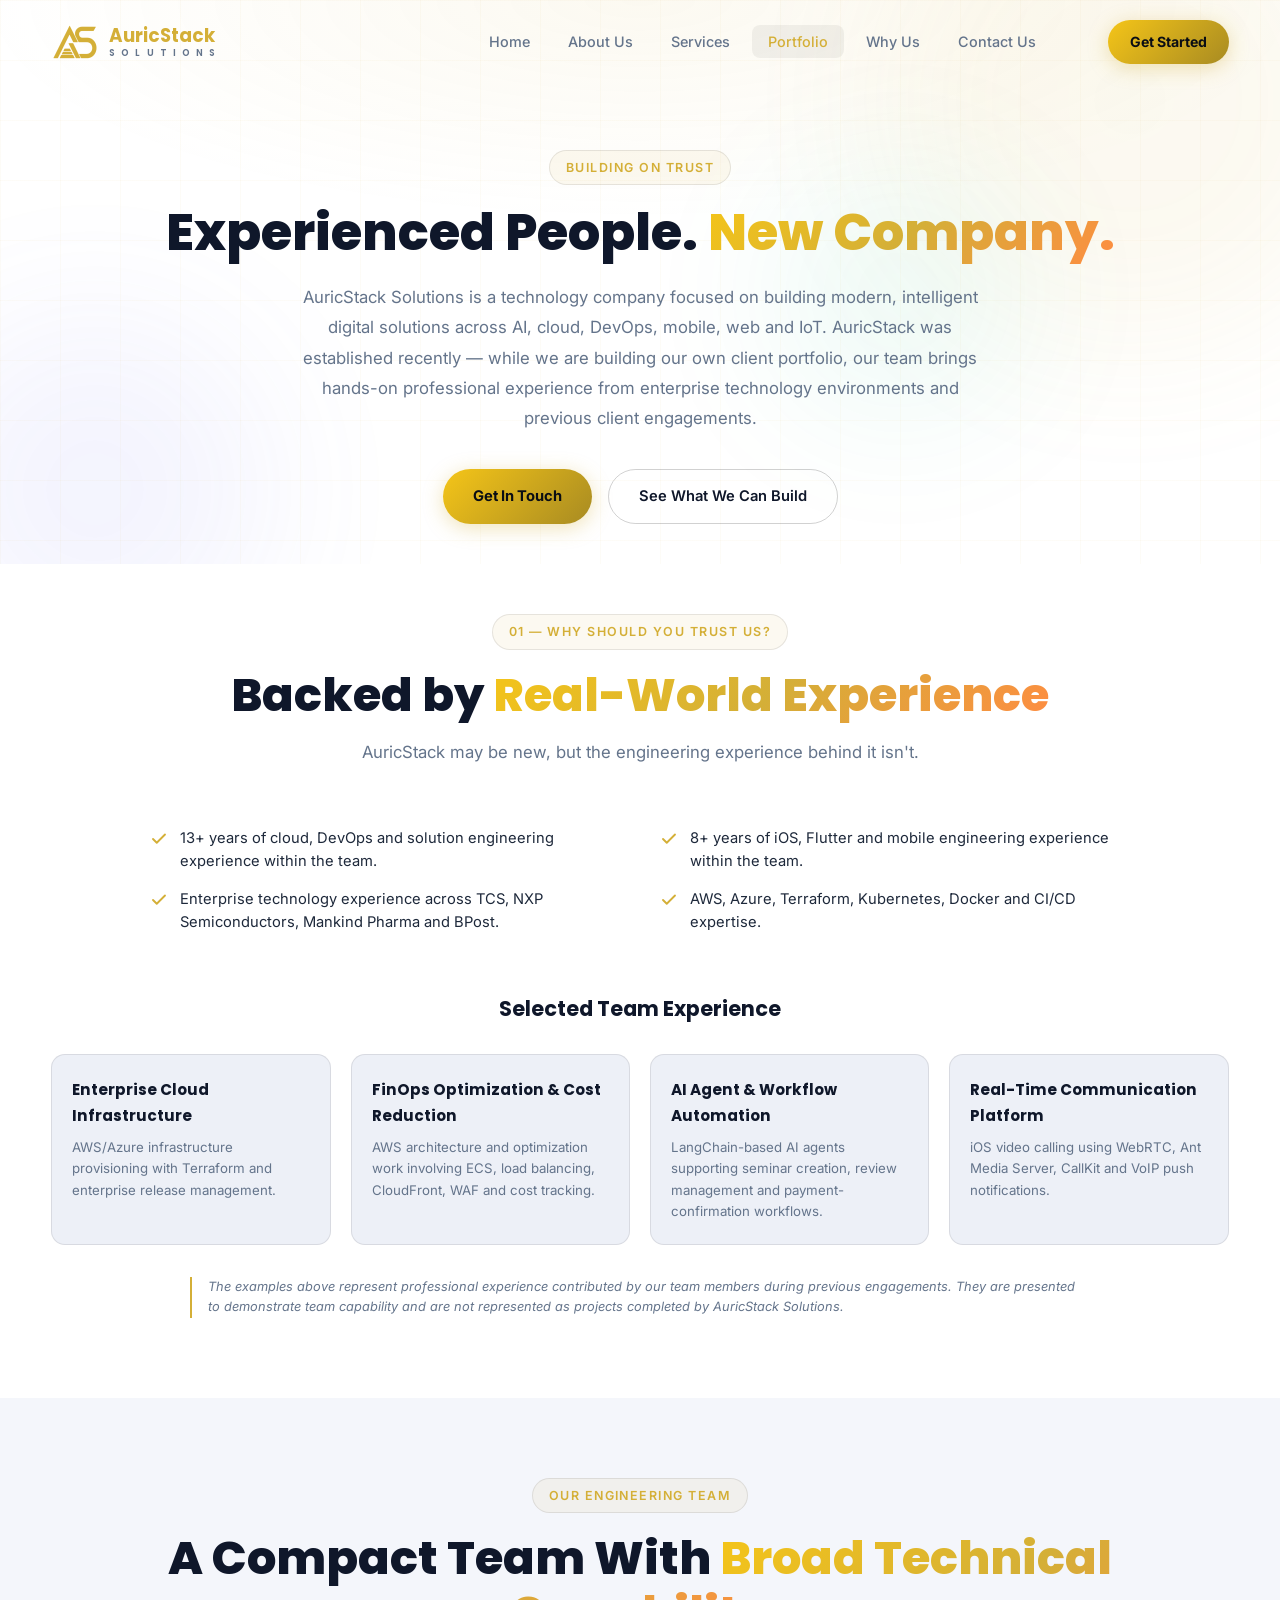
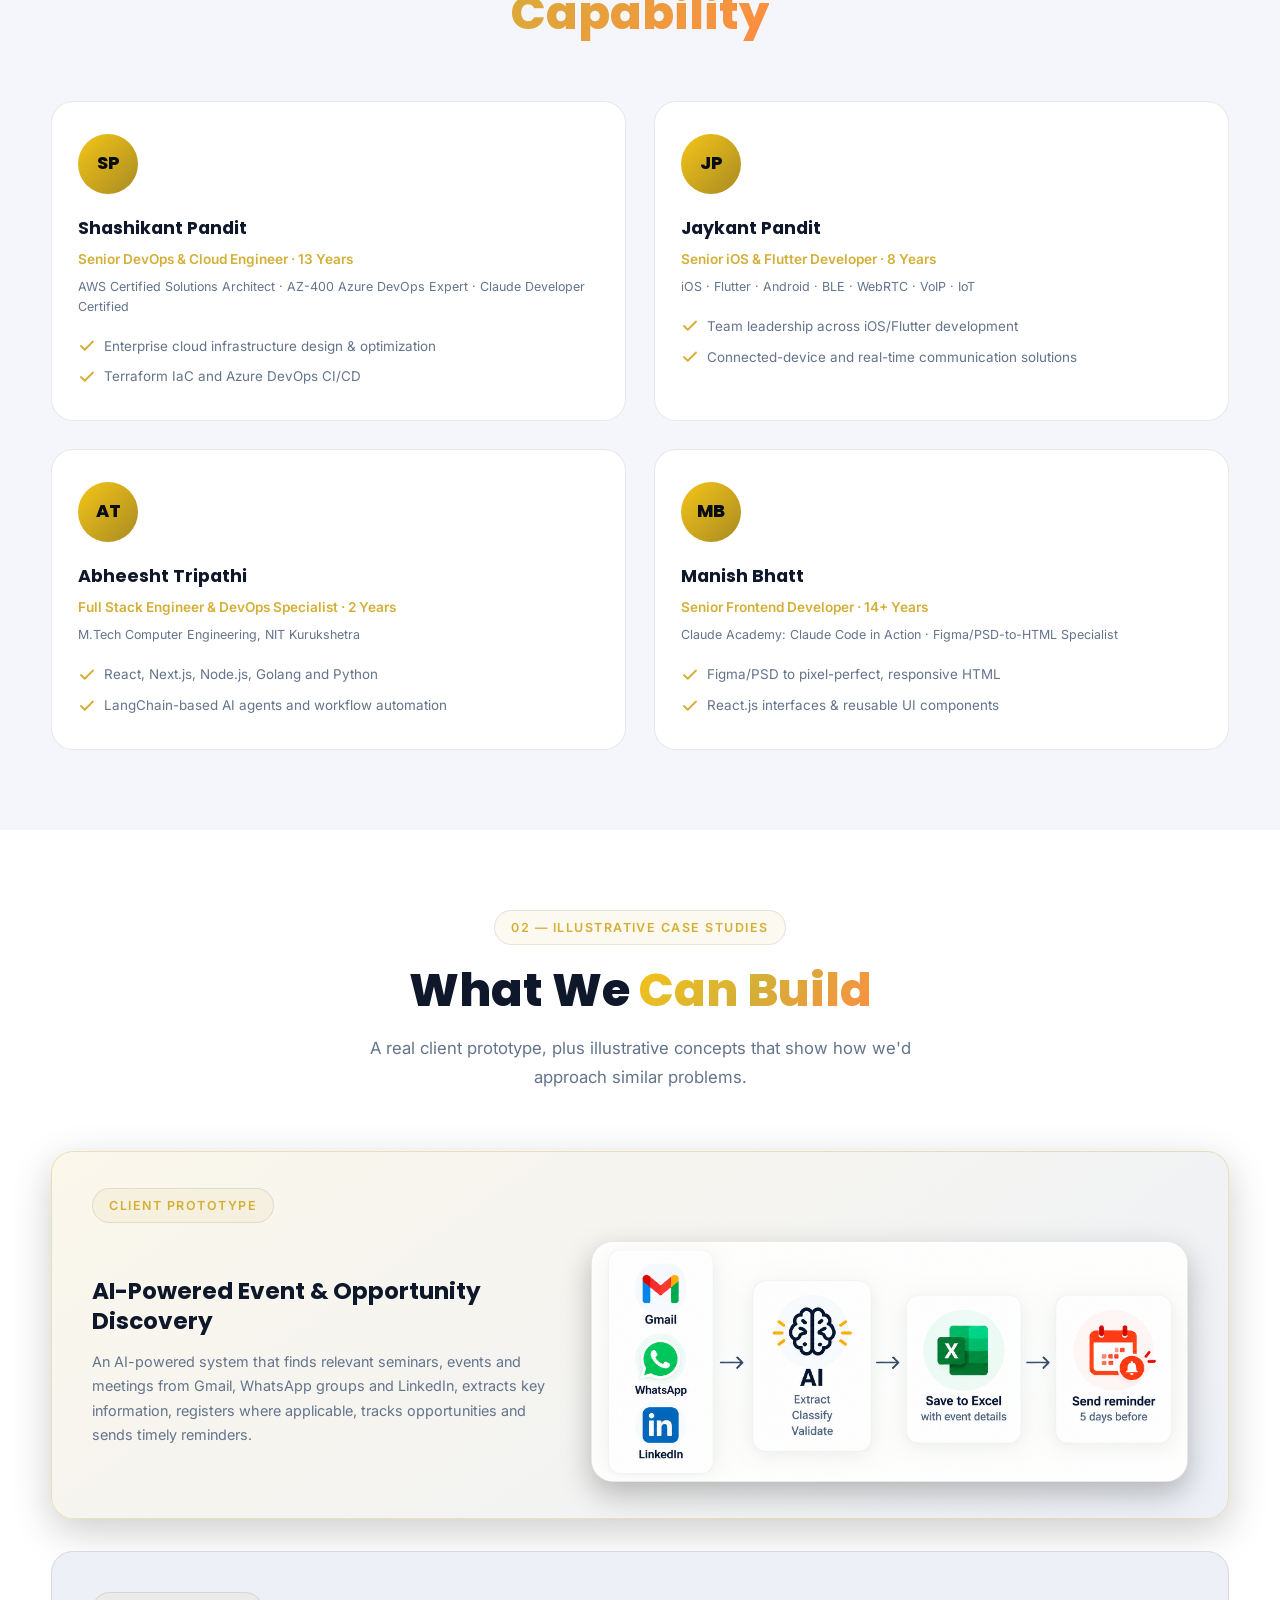
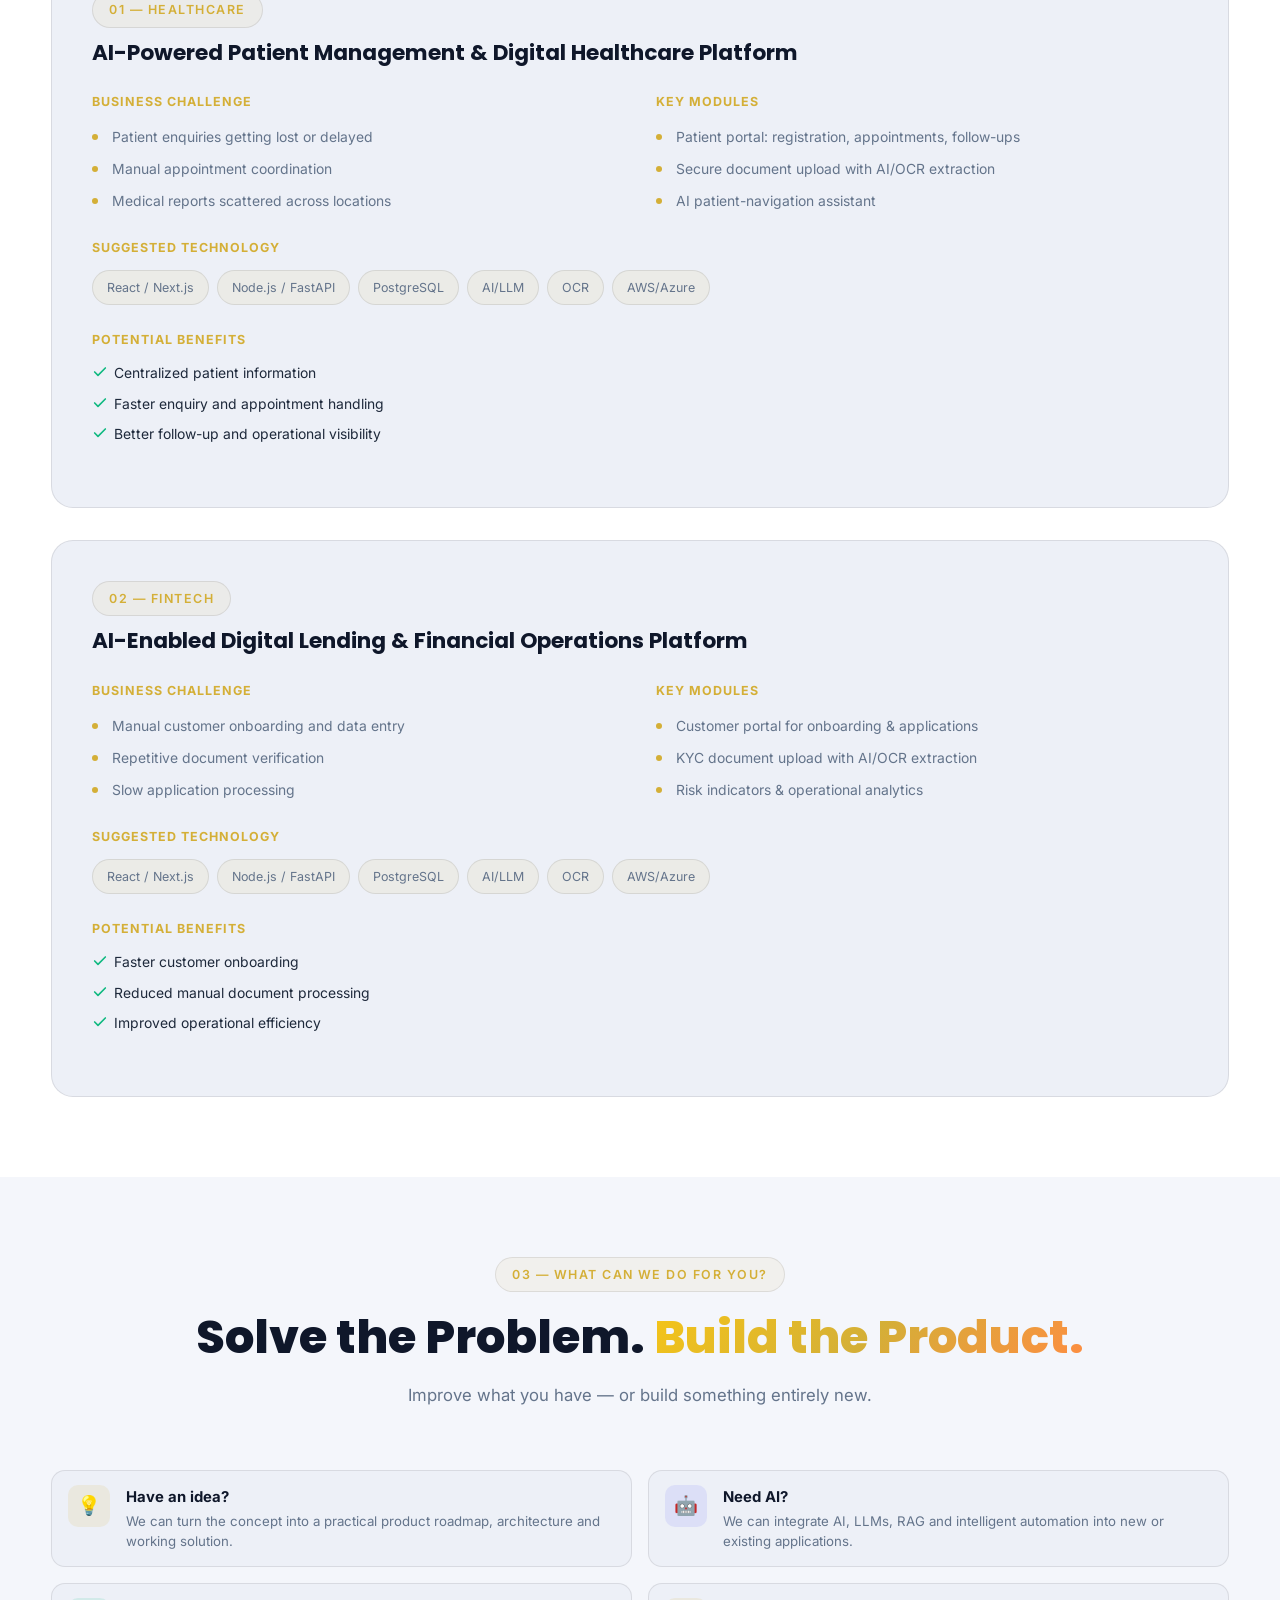
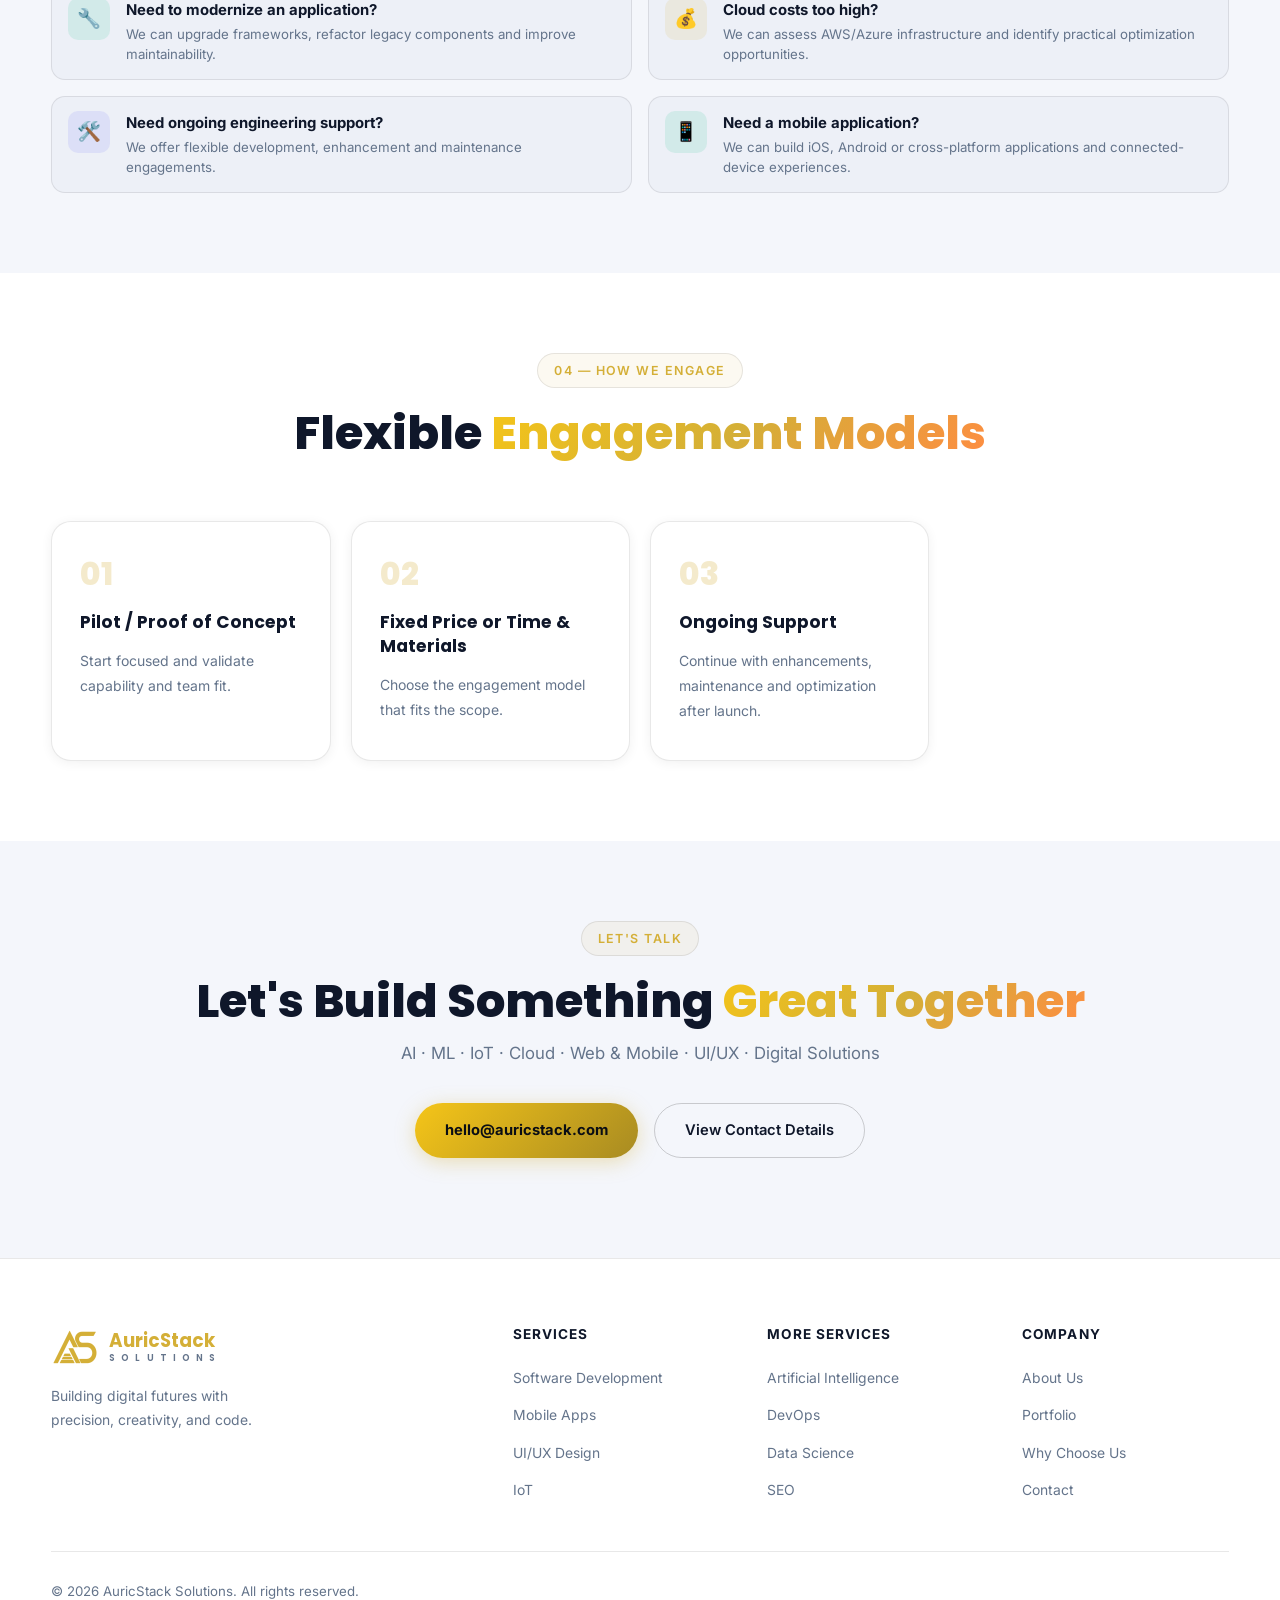
==== portfolio.html @ 1d2be5f8 "changed logo" ====
<!DOCTYPE html>
<html lang="en">
<head>
  <meta charset="UTF-8" />
  <meta name="viewport" content="width=device-width, initial-scale=1.0" />
  <title>Portfolio | AuricStack Solutions</title>
  <meta name="description" content="AuricStack Solutions portfolio — capabilities, engineering team, and illustrative case studies across AI, cloud, web, mobile and IoT." />
  <link href="https://fonts.googleapis.com/css2?family=Inter:wght@300;400;500;600;700;800&family=Poppins:wght@400;600;700;800&display=swap" rel="stylesheet" />
  <link rel="stylesheet" href="style.css" />
  <link rel="icon" type="image/x-icon" href="favicon/favicon.ico" />
  <link rel="icon" type="image/png" sizes="32x32" href="favicon/favicon-32x32.png" />
  <link rel="icon" type="image/png" sizes="16x16" href="favicon/favicon-16x16.png" />
  <link rel="apple-touch-icon" sizes="180x180" href="favicon/apple-touch-icon.png" />
  <link rel="manifest" href="favicon/site.webmanifest" />
</head>
<body>

  <!-- ── NAV ─────────────────────────────────────────────── -->
  <nav id="navbar">
    <div class="nav-container">
      <a href="index.html#home" class="logo">
        <img src="favicon/android-chrome-192x192.png" alt="AuricStack" class="logo-img" />
        <div class="logo-text-wrap">
          <span class="logo-name"><span>AuricStack</span></span>
          <span class="logo-sub">S O L U T I O N S</span>
        </div>
      </a>
      <ul class="nav-links" id="navLinks">
        <li><a href="index.html#home"     class="nav-link">Home</a></li>
        <li><a href="index.html#about"    class="nav-link">About Us</a></li>
        <li><a href="index.html#services" class="nav-link">Services</a></li>
        <li><a href="portfolio.html"      class="nav-link active">Portfolio</a></li>
        <li><a href="index.html#why-us"   class="nav-link">Why Us</a></li>
        <li><a href="index.html#contact"  class="nav-link">Contact Us</a></li>
      </ul>
      <a href="index.html#contact" class="btn-primary nav-cta">Get Started</a>
      <button class="hamburger" id="hamburger" aria-label="menu">
        <span></span><span></span><span></span>
      </button>
    </div>
  </nav>

  <!-- ── PAGE HERO ──────────────────────────────────────────── -->
  <section class="page-hero">
    <div class="hero-bg">
      <div class="hero-orb orb1"></div>
      <div class="hero-orb orb2"></div>
      <div class="hero-orb orb3"></div>
      <div class="grid-overlay"></div>
    </div>
    <div class="container page-hero-inner">
      <div class="section-tag">Building on Trust</div>
      <h1 class="page-hero-title">Experienced People. <span class="gradient-text">New Company.</span></h1>
      <p class="page-hero-sub">
        AuricStack Solutions is a technology company focused on building modern, intelligent digital
        solutions across AI, cloud, DevOps, mobile, web and IoT. AuricStack was established recently —
        while we are building our own client portfolio, our team brings hands-on professional experience
        from enterprise technology environments and previous client engagements.
      </p>
      <div class="hero-actions page-hero-actions">
        <a href="index.html#contact" class="btn-primary">Get In Touch</a>
        <a href="#case-studies" class="btn-outline">See What We Can Build</a>
      </div>
    </div>
  </section>

  <!-- ── WHY TRUST US ───────────────────────────────────────── -->
  <section id="why-trust-us" class="section why-trust-us">
    <div class="container">
      <div class="section-header">
        <div class="section-tag">01 — Why Should You Trust Us?</div>
        <h2 class="section-title">Backed by <span class="gradient-text">Real-World Experience</span></h2>
        <p class="section-sub">AuricStack may be new, but the engineering experience behind it isn't.</p>
      </div>

      <ul class="trust-list">
        <li>13+ years of cloud, DevOps and solution engineering experience within the team.</li>
        <li>8+ years of iOS, Flutter and mobile engineering experience within the team.</li>
        <li>Enterprise technology experience across TCS, NXP Semiconductors, Mankind Pharma and BPost.</li>
        <li>AWS, Azure, Terraform, Kubernetes, Docker and CI/CD expertise.</li>
      </ul>

      <h3 class="subsection-title">Selected Team Experience</h3>
      <div class="exp-grid">
        <div class="exp-card">
          <h4>Enterprise Cloud Infrastructure</h4>
          <p>AWS/Azure infrastructure provisioning with Terraform and enterprise release management.</p>
        </div>
        <div class="exp-card">
          <h4>FinOps Optimization &amp; Cost Reduction</h4>
          <p>AWS architecture and optimization work involving ECS, load balancing, CloudFront, WAF and cost tracking.</p>
        </div>
        <div class="exp-card">
          <h4>AI Agent &amp; Workflow Automation</h4>
          <p>LangChain-based AI agents supporting seminar creation, review management and payment-confirmation workflows.</p>
        </div>
        <div class="exp-card">
          <h4>Real-Time Communication Platform</h4>
          <p>iOS video calling using WebRTC, Ant Media Server, CallKit and VoIP push notifications.</p>
        </div>
      </div>

      <p class="disclaimer">
        The examples above represent professional experience contributed by our team members during
        previous engagements. They are presented to demonstrate team capability and are not represented
        as projects completed by AuricStack Solutions.
      </p>
    </div>
  </section>

  <!-- ── ENGINEERING TEAM ───────────────────────────────────── -->
  <section id="team" class="section team">
    <div class="container">
      <div class="section-header">
        <div class="section-tag">Our Engineering Team</div>
        <h2 class="section-title">A Compact Team With <span class="gradient-text">Broad Technical Capability</span></h2>
      </div>

      <div class="team-grid">
        <div class="team-card">
          <div class="team-avatar">SP</div>
          <h3>Shashikant Pandit</h3>
          <div class="team-role">Senior DevOps &amp; Cloud Engineer · 13 Years</div>
          <div class="team-certs">AWS Certified Solutions Architect · AZ-400 Azure DevOps Expert · Claude Developer Certified</div>
          <ul class="service-tags">
            <li>Enterprise cloud infrastructure design &amp; optimization</li>
            <li>Terraform IaC and Azure DevOps CI/CD</li>
          </ul>
        </div>
        <div class="team-card">
          <div class="team-avatar">JP</div>
          <h3>Jaykant Pandit</h3>
          <div class="team-role">Senior iOS &amp; Flutter Developer · 8 Years</div>
          <div class="team-certs">iOS · Flutter · Android · BLE · WebRTC · VoIP · IoT</div>
          <ul class="service-tags">
            <li>Team leadership across iOS/Flutter development</li>
            <li>Connected-device and real-time communication solutions</li>
          </ul>
        </div>
        <div class="team-card">
          <div class="team-avatar">AT</div>
          <h3>Abheesht Tripathi</h3>
          <div class="team-role">Full Stack Engineer &amp; DevOps Specialist · 2 Years</div>
          <div class="team-certs">M.Tech Computer Engineering, NIT Kurukshetra</div>
          <ul class="service-tags">
            <li>React, Next.js, Node.js, Golang and Python</li>
            <li>LangChain-based AI agents and workflow automation</li>
          </ul>
        </div>
        <div class="team-card">
          <div class="team-avatar">MB</div>
          <h3>Manish Bhatt</h3>
          <div class="team-role">Senior Frontend Developer · 14+ Years</div>
          <div class="team-certs">Claude Academy: Claude Code in Action · Figma/PSD-to-HTML Specialist</div>
          <ul class="service-tags">
            <li>Figma/PSD to pixel-perfect, responsive HTML</li>
            <li>React.js interfaces &amp; reusable UI components</li>
          </ul>
        </div>
      </div>
    </div>
  </section>

  <!-- ── ILLUSTRATIVE CASE STUDIES ──────────────────────────── -->
  <section id="case-studies" class="section case-studies">
    <div class="container">
      <div class="section-header">
        <div class="section-tag">02 — Illustrative Case Studies</div>
        <h2 class="section-title">What We <span class="gradient-text">Can Build</span></h2>
        <p class="section-sub">A real client prototype, plus illustrative concepts that show how we'd approach similar problems.</p>
      </div>

      <div class="case-feature">
        <div class="section-tag">Client Prototype</div>
        <div class="case-feature-grid">
          <div class="case-feature-text">
            <h3>AI-Powered Event &amp; Opportunity Discovery</h3>
            <p>An AI-powered system that finds relevant seminars, events and meetings from Gmail, WhatsApp groups and LinkedIn, extracts key information, registers where applicable, tracks opportunities and sends timely reminders.</p>
          </div>
          <div class="case-feature-flow-img">
            <img src="logo/reminder.png" alt="Flow: Gmail, WhatsApp and LinkedIn feed an AI extraction step, which saves event details to Excel and sends a reminder 5 days before" />
          </div>
        </div>
      </div>

      <div class="case-grid">

        <div class="case-card">
          <div class="case-card-header">
            <div>
              <div class="section-tag">01 — Healthcare</div>
              <h3>AI-Powered Patient Management &amp; Digital Healthcare Platform</h3>
            </div>
          </div>

          <div class="case-columns">
            <div class="case-col">
              <h4>Business Challenge</h4>
              <ul>
                <li>Patient enquiries getting lost or delayed</li>
                <li>Manual appointment coordination</li>
                <li>Medical reports scattered across locations</li>
              </ul>
            </div>
            <div class="case-col">
              <h4>Key Modules</h4>
              <ul>
                <li>Patient portal: registration, appointments, follow-ups</li>
                <li>Secure document upload with AI/OCR extraction</li>
                <li>AI patient-navigation assistant</li>
              </ul>
            </div>
          </div>

          <h4 class="tech-label">Suggested Technology</h4>
          <div class="tech-pills">
            <span class="tech-pill">React / Next.js</span>
            <span class="tech-pill">Node.js / FastAPI</span>
            <span class="tech-pill">PostgreSQL</span>
            <span class="tech-pill">AI/LLM</span>
            <span class="tech-pill">OCR</span>
            <span class="tech-pill">AWS/Azure</span>
          </div>

          <h4 class="tech-label">Potential Benefits</h4>
          <ul class="benefits-list">
            <li>Centralized patient information</li>
            <li>Faster enquiry and appointment handling</li>
            <li>Better follow-up and operational visibility</li>
          </ul>
        </div>

        <div class="case-card">
          <div class="case-card-header">
            <div>
              <div class="section-tag">02 — FinTech</div>
              <h3>AI-Enabled Digital Lending &amp; Financial Operations Platform</h3>
            </div>
          </div>

          <div class="case-columns">
            <div class="case-col">
              <h4>Business Challenge</h4>
              <ul>
                <li>Manual customer onboarding and data entry</li>
                <li>Repetitive document verification</li>
                <li>Slow application processing</li>
              </ul>
            </div>
            <div class="case-col">
              <h4>Key Modules</h4>
              <ul>
                <li>Customer portal for onboarding &amp; applications</li>
                <li>KYC document upload with AI/OCR extraction</li>
                <li>Risk indicators &amp; operational analytics</li>
              </ul>
            </div>
          </div>

          <h4 class="tech-label">Suggested Technology</h4>
          <div class="tech-pills">
            <span class="tech-pill">React / Next.js</span>
            <span class="tech-pill">Node.js / FastAPI</span>
            <span class="tech-pill">PostgreSQL</span>
            <span class="tech-pill">AI/LLM</span>
            <span class="tech-pill">OCR</span>
            <span class="tech-pill">AWS/Azure</span>
          </div>

          <h4 class="tech-label">Potential Benefits</h4>
          <ul class="benefits-list">
            <li>Faster customer onboarding</li>
            <li>Reduced manual document processing</li>
            <li>Improved operational efficiency</li>
          </ul>
        </div>

      </div>
    </div>
  </section>

  <!-- ── WHAT CAN WE DO FOR YOU ─────────────────────────────── -->
  <section id="what-we-do-for-you" class="section what-we-do">
    <div class="container">
      <div class="section-header">
        <div class="section-tag">03 — What Can We Do for You?</div>
        <h2 class="section-title">Solve the Problem. <span class="gradient-text">Build the Product.</span></h2>
        <p class="section-sub">Improve what you have — or build something entirely new.</p>
      </div>

      <div class="qa-grid">
        <div class="value-item">
          <div class="value-icon-box value-icon-gold">💡</div>
          <div><strong>Have an idea?</strong><p>We can turn the concept into a practical product roadmap, architecture and working solution.</p></div>
        </div>
        <div class="value-item">
          <div class="value-icon-box value-icon-purple">🤖</div>
          <div><strong>Need AI?</strong><p>We can integrate AI, LLMs, RAG and intelligent automation into new or existing applications.</p></div>
        </div>
        <div class="value-item">
          <div class="value-icon-box value-icon-green">🔧</div>
          <div><strong>Need to modernize an application?</strong><p>We can upgrade frameworks, refactor legacy components and improve maintainability.</p></div>
        </div>
        <div class="value-item">
          <div class="value-icon-box value-icon-gold">💰</div>
          <div><strong>Cloud costs too high?</strong><p>We can assess AWS/Azure infrastructure and identify practical optimization opportunities.</p></div>
        </div>
        <div class="value-item">
          <div class="value-icon-box value-icon-purple">🛠️</div>
          <div><strong>Need ongoing engineering support?</strong><p>We offer flexible development, enhancement and maintenance engagements.</p></div>
        </div>
        <div class="value-item">
          <div class="value-icon-box value-icon-green">📱</div>
          <div><strong>Need a mobile application?</strong><p>We can build iOS, Android or cross-platform applications and connected-device experiences.</p></div>
        </div>
      </div>
    </div>
  </section>

  <!-- ── HOW WE ENGAGE ──────────────────────────────────────── -->
  <section id="how-we-engage" class="section how-we-engage">
    <div class="container">
      <div class="section-header">
        <div class="section-tag">04 — How We Engage</div>
        <h2 class="section-title">Flexible <span class="gradient-text">Engagement Models</span></h2>
      </div>
      <div class="why-grid engage-grid">
        <div class="why-card">
          <div class="why-card-num">01</div>
          <h3>Pilot / Proof of Concept</h3>
          <p>Start focused and validate capability and team fit.</p>
        </div>
        <div class="why-card">
          <div class="why-card-num">02</div>
          <h3>Fixed Price or Time &amp; Materials</h3>
          <p>Choose the engagement model that fits the scope.</p>
        </div>
        <div class="why-card">
          <div class="why-card-num">03</div>
          <h3>Ongoing Support</h3>
          <p>Continue with enhancements, maintenance and optimization after launch.</p>
        </div>
      </div>
    </div>
  </section>

  <!-- ── CTA ─────────────────────────────────────────────────── -->
  <section class="section portfolio-cta">
    <div class="container portfolio-cta-inner">
      <div class="section-tag">Let's Talk</div>
      <h2 class="section-title">Let's Build Something <span class="gradient-text">Great Together</span></h2>
      <p class="section-sub" style="margin-inline:auto;">AI · ML · IoT · Cloud · Web &amp; Mobile · UI/UX · Digital Solutions</p>
      <div class="hero-actions page-hero-actions">
        <a href="mailto:hello@auricstack.com" class="btn-primary">hello@auricstack.com</a>
        <a href="index.html#contact" class="btn-outline">View Contact Details</a>
      </div>
    </div>
  </section>

  <!-- ── FOOTER ─────────────────────────────────────────────── -->
  <footer class="footer">
    <div class="container">
      <div class="footer-grid">
        <div class="footer-brand">
          <a href="index.html#home" class="logo">
            <img src="favicon/android-chrome-192x192.png" alt="AuricStack" class="logo-img" />
        <div class="logo-text-wrap">
          <span class="logo-name"><span>AuricStack</span></span>
          <span class="logo-sub">S O L U T I O N S</span>
        </div>
          </a>
          <p>Building digital futures with precision, creativity, and code.</p>
        </div>
        <div class="footer-col">
          <h4>Services</h4>
          <ul>
            <li><a href="index.html#services">Software Development</a></li>
            <li><a href="index.html#services">Mobile Apps</a></li>
            <li><a href="index.html#services">UI/UX Design</a></li>
            <li><a href="index.html#services">IoT</a></li>
          </ul>
        </div>
        <div class="footer-col">
          <h4>More Services</h4>
          <ul>
            <li><a href="index.html#services">Artificial Intelligence</a></li>
            <li><a href="index.html#services">DevOps</a></li>
            <li><a href="index.html#services">Data Science</a></li>
            <li><a href="index.html#services">SEO</a></li>
          </ul>
        </div>
        <div class="footer-col">
          <h4>Company</h4>
          <ul>
            <li><a href="index.html#about">About Us</a></li>
            <li><a href="portfolio.html">Portfolio</a></li>
            <li><a href="index.html#why-us">Why Choose Us</a></li>
            <li><a href="index.html#contact">Contact</a></li>
          </ul>
        </div>
      </div>
      <div class="footer-bottom">
        <p>© 2026 AuricStack Solutions. All rights reserved.</p>
      </div>
    </div>
  </footer>

  <script src="script.js"></script>
</body>
</html>
---- style.css ----
/* ── RESET & BASE ──────────────────────────────────────────── */
*, *::before, *::after { box-sizing: border-box; margin: 0; padding: 0; }

:root {
  --gold:        #D4AF37;
  --gold-light:  #F5C518;
  --gold-dark:   #A88B22;
  --dark:        #0A0D14;
  --dark-2:      #111520;
  --dark-3:      #161B2E;
  --dark-4:      #1E2440;
  --border:      rgba(212,175,55,0.15);
  --text:        #E2E8F0;
  --text-muted:  #94A3B8;
  --white:       #FFFFFF;
  --radius:      14px;
  --radius-lg:   22px;
  --shadow:      0 8px 40px rgba(0,0,0,0.4);
  --transition:  0.3s cubic-bezier(0.4,0,0.2,1);
}

html { scroll-behavior: smooth; }

body {
  font-family: 'Inter', sans-serif;
  background: var(--dark);
  color: var(--text);
  line-height: 1.7;
  overflow-x: hidden;
}

a { text-decoration: none; color: inherit; }
img { max-width: 100%; display: block; }
ul { list-style: none; }

.container {
  width: min(1200px, 92%);
  margin-inline: auto;
}

.section { padding: 100px 0; }

/* ── TYPOGRAPHY UTILITIES ────────────────────────────────── */
.gradient-text {
  background: linear-gradient(135deg, var(--gold-light), var(--gold), #FF8C42);
  -webkit-background-clip: text;
  -webkit-text-fill-color: transparent;
  background-clip: text;
}

.section-tag {
  display: inline-flex;
  align-items: center;
  gap: 8px;
  font-size: 0.78rem;
  font-weight: 600;
  letter-spacing: 0.12em;
  text-transform: uppercase;
  color: var(--gold);
  background: rgba(212,175,55,0.08);
  border: 1px solid var(--border);
  padding: 6px 16px;
  border-radius: 100px;
  margin-bottom: 18px;
}

.section-title {
  font-family: 'Poppins', sans-serif;
  font-size: clamp(2rem, 4vw, 2.9rem);
  font-weight: 800;
  line-height: 1.18;
  color: var(--white);
  margin-bottom: 16px;
}

.section-sub {
  font-size: 1.05rem;
  color: var(--text-muted);
  max-width: 560px;
}

.section-header {
  text-align: center;
  margin-bottom: 60px;
}
.section-header .section-sub { margin-inline: auto; }

/* ── BUTTONS ─────────────────────────────────────────────── */
.btn-primary {
  display: inline-flex;
  align-items: center;
  gap: 8px;
  padding: 14px 30px;
  background: linear-gradient(135deg, var(--gold-light), var(--gold-dark));
  color: #0A0D14;
  font-weight: 700;
  font-size: 0.92rem;
  border-radius: 100px;
  border: none;
  cursor: pointer;
  transition: var(--transition);
  box-shadow: 0 4px 20px rgba(212,175,55,0.35);
}
.btn-primary:hover {
  transform: translateY(-2px);
  box-shadow: 0 8px 30px rgba(212,175,55,0.5);
}

.btn-outline {
  display: inline-flex;
  align-items: center;
  gap: 8px;
  padding: 14px 30px;
  background: transparent;
  color: var(--white);
  font-weight: 600;
  font-size: 0.92rem;
  border-radius: 100px;
  border: 1.5px solid rgba(255,255,255,0.2);
  cursor: pointer;
  transition: var(--transition);
}
.btn-outline:hover {
  border-color: var(--gold);
  color: var(--gold);
  transform: translateY(-2px);
}

.btn-full { width: 100%; justify-content: center; }

/* ── NAVBAR ──────────────────────────────────────────────── */
#navbar {
  position: fixed;
  top: 0; left: 0; right: 0;
  z-index: 1000;
  padding: 18px 0;
  transition: var(--transition);
}
#navbar.scrolled {
  background: rgba(10,13,20,0.92);
  backdrop-filter: blur(16px);
  -webkit-backdrop-filter: blur(16px);
  border-bottom: 1px solid var(--border);
  padding: 12px 0;
  box-shadow: 0 4px 30px rgba(0,0,0,0.4);
}

.nav-container {
  display: flex;
  align-items: center;
  gap: 40px;
  width: min(1200px, 92%);
  margin-inline: auto;
}

.logo {
  display: flex;
  align-items: center;
  gap: 10px;
  font-family: 'Poppins', sans-serif;
  font-size: 1.35rem;
  color: var(--white);
  flex-shrink: 0;
}
.logo strong { color: var(--gold); }
.logo-img {
  height: 48px;
  width: auto;
  object-fit: contain;
}
.logo-text-wrap {
  display: flex;
  flex-direction: column;
  line-height: 1;
  gap: 3px;
}
.logo-name {
  font-family: 'Poppins', sans-serif;
  font-size: 1.15rem;
  font-weight: 700;
  color: var(--white);
}
.logo-name span { color: var(--gold); }
.logo-sub {
  font-family: 'Poppins', sans-serif;
  font-size: 0.6rem;
  font-weight: 600;
  text-transform: uppercase;
  color: var(--text-muted);
  display: block;
  width: 100%;
  text-align: justify;
  text-align-last: justify;
}
.logo-icon {
  font-size: 1.6rem;
  color: var(--gold);
  line-height: 1;
}

.nav-links {
  display: flex;
  align-items: center;
  gap: 6px;
  margin-left: auto;
}

.nav-link {
  padding: 8px 16px;
  font-size: 0.9rem;
  font-weight: 500;
  color: var(--text-muted);
  border-radius: 8px;
  transition: var(--transition);
  position: relative;
}
.nav-link:hover, .nav-link.active {
  color: var(--white);
  background: rgba(255,255,255,0.06);
}
.nav-link.active { color: var(--gold); }

.nav-cta { margin-left: 16px; padding: 10px 22px; font-size: 0.88rem; }

.hamburger {
  display: none;
  flex-direction: column;
  gap: 5px;
  background: none;
  border: none;
  cursor: pointer;
  padding: 4px;
  margin-left: auto;
}
.hamburger span {
  display: block;
  width: 24px; height: 2px;
  background: var(--text);
  border-radius: 2px;
  transition: var(--transition);
}

/* ── HERO ────────────────────────────────────────────────── */
.hero-wrapper {
  position: relative;
}

.hero {
  display: flex;
  align-items: center;
  justify-content: space-between;
  gap: 40px;
  position: relative;
  overflow: hidden;
  padding: 80px calc((100% - min(1200px, 92%)) / 2) 140px;
}

.hero-bg { position: absolute; inset: 0; }

.hero-bg {
  position: absolute;
  inset: 0;
  background: radial-gradient(ellipse 80% 60% at 50% 0%, rgba(212,175,55,0.08) 0%, transparent 65%),
              var(--dark);
}

.hero-orb {
  position: absolute;
  border-radius: 50%;
  filter: blur(80px);
  opacity: 0.25;
}
.orb1 { width: 500px; height: 500px; background: var(--gold); top: -150px; right: -100px; }
.orb2 { width: 350px; height: 350px; background: #6366f1; bottom: -100px; left: -80px; }
.orb3 { width: 250px; height: 250px; background: #10b981; top: 30%; right: 20%; }

.grid-overlay {
  position: absolute;
  inset: 0;
  background-image:
    linear-gradient(rgba(212,175,55,0.04) 1px, transparent 1px),
    linear-gradient(90deg, rgba(212,175,55,0.04) 1px, transparent 1px);
  background-size: 60px 60px;
}

.hero-content {
  position: relative;
  z-index: 2;
  max-width: 580px;
  padding: 20px 0;
  flex: 1;
}

.hero-badge {
  display: inline-flex;
  align-items: center;
  gap: 6px;
  font-size: 0.72rem;
  font-weight: 600;
  color: var(--gold);
  background: rgba(212,175,55,0.08);
  border: 1px solid var(--border);
  padding: 5px 14px;
  border-radius: 100px;
  margin-bottom: 28px;
  animation: fadeDown 0.6s ease both;
  letter-spacing: 0.01em;
}

.hero-title {
  font-family: 'Poppins', sans-serif;
  font-size: clamp(1.8rem, 3.8vw, 3rem);
  font-weight: 800;
  line-height: 1.12;
  color: var(--white);
  margin-bottom: 24px;
  animation: fadeUp 0.7s 0.1s ease both;
}

.hero-subtitle {
  font-size: 1.05rem;
  color: var(--text-muted);
  max-width: 480px;
  margin-bottom: 38px;
  line-height: 1.8;
  animation: fadeUp 0.7s 0.2s ease both;
}

.hero-actions {
  display: flex;
  gap: 16px;
  flex-wrap: wrap;
  margin-bottom: 52px;
  animation: fadeUp 0.7s 0.3s ease both;
}

/* hero visual */
.hero-visual {
  position: relative;
  flex: 1;
  display: flex;
  align-items: center;
  justify-content: center;
  z-index: 2;
  min-height: 420px;
}

.hero-globe {
  position: relative;
  width: 220px; height: 220px;
  display: flex; align-items: center; justify-content: center;
}
.globe-ring {
  position: absolute;
  border-radius: 50%;
  border: 1.5px solid rgba(212,175,55,0.25);
  animation: spin linear infinite;
}

/* orbital dot — anchored to top-centre of each ring */
.globe-ring::after {
  content: '';
  position: absolute;
  border-radius: 50%;
  left: 50%;
}

.r1 {
  width: 220px; height: 220px;
  animation-duration: 18s;
  border-style: dashed;
}
.r1::after {
  width: 9px; height: 9px;
  top: -4.5px;                       /* half dot height so centre sits on ring line */
  margin-left: -4.5px;               /* half dot width to centre horizontally */
  background: var(--gold-light);
  box-shadow: 0 0 10px 3px rgba(245,197,24,0.7);
}

.r2 {
  width: 160px; height: 160px;
  animation-duration: 12s;
  animation-direction: reverse;
}
.r2::after {
  width: 7px; height: 7px;
  top: -3.5px;
  margin-left: -3.5px;
  background: var(--gold);
  box-shadow: 0 0 8px 2px rgba(212,175,55,0.6);
}

.r3 {
  width: 100px; height: 100px;
  animation-duration: 8s;
}
.r3::after {
  width: 5px; height: 5px;
  top: -2.5px;
  margin-left: -2.5px;
  background: var(--gold-dark);
  box-shadow: 0 0 6px 2px rgba(168,139,34,0.7);
}
.globe-core {
  width: 50px; height: 50px;
  background: transparent;
  border-radius: 50%;
  display: flex; align-items: center; justify-content: center;
  box-shadow: none;
  z-index: 1;
  overflow: hidden;
}
.globe-logo {
  width: 100%;
  height: 100%;
  object-fit: cover;
  border-radius: 50%;
}

.hero-card {
  position: absolute;
  display: flex;
  align-items: center;
  gap: 12px;
  background: var(--dark-3);
  border: 1px solid var(--border);
  padding: 14px 18px;
  border-radius: var(--radius);
  min-width: 170px;
  box-shadow: var(--shadow);
}
.hero-card:nth-child(1) { top: 8%;   left: 0; }
.hero-card:nth-child(2) { bottom: 18%; left: -10%; }
.hero-card:nth-child(3) { top: 20%;  right: -5%; }
.hero-card:nth-child(4) { bottom: 12%; right: -5%; }
.hcard-icon {
  width: 36px; height: 36px;
  flex-shrink: 0;
  display: flex; align-items: center; justify-content: center;
}
.hcard-icon svg { width: 26px; height: 26px; }

/* per-card: border color + SVG icon color */
.hero-card:nth-child(1),
.hero-cards-row .hero-card:nth-child(1) {
  border-color: rgba(99,102,241,0.5);
  box-shadow: 0 4px 24px rgba(99,102,241,0.15);
}
.hero-card:nth-child(1) .hcard-icon svg,
.hero-cards-row .hero-card:nth-child(1) .hcard-icon svg { stroke: #6366f1; }

.hero-card:nth-child(2),
.hero-cards-row .hero-card:nth-child(2) {
  border-color: rgba(59,130,246,0.5);
  box-shadow: 0 4px 24px rgba(59,130,246,0.15);
}
.hero-card:nth-child(2) .hcard-icon svg,
.hero-cards-row .hero-card:nth-child(2) .hcard-icon svg { stroke: #3b82f6; }

.hero-card:nth-child(3),
.hero-cards-row .hero-card:nth-child(3) {
  border-color: rgba(16,185,129,0.5);
  box-shadow: 0 4px 24px rgba(16,185,129,0.15);
}
.hero-card:nth-child(3) .hcard-icon svg,
.hero-cards-row .hero-card:nth-child(3) .hcard-icon svg { stroke: #10b981; }

.hero-card:nth-child(4),
.hero-cards-row .hero-card:nth-child(4) {
  border-color: rgba(212,175,55,0.5);
  box-shadow: 0 4px 24px rgba(212,175,55,0.15);
}
.hero-card:nth-child(4) .hcard-icon svg,
.hero-cards-row .hero-card:nth-child(4) .hcard-icon svg { stroke: #D4AF37; }

.hero-card strong { display: block; font-size: 0.88rem; color: var(--white); }
.hero-card p { font-size: 0.75rem; color: var(--text-muted); margin: 0; }

.card-float { animation: float 5s ease-in-out infinite; }
.delay1 { animation-delay: -1.5s; }
.delay2 { animation-delay: -3s; }
.delay3 { animation-delay: -4.5s; }

/* mobile-only cards row — hidden on desktop, shown on tablet/mobile */
.hero-cards-row {
  display: none;
  grid-template-columns: 1fr 1fr;
  gap: 12px;
  width: 100%;
  max-width: 520px;
  margin: 0 auto;
}
.hero-cards-row .hero-card {
  position: static;
  min-width: unset;
  width: 100%;
  flex-direction: column;
  align-items: flex-start;
  gap: 8px;
  padding: 16px;
}

/* ── HIGHLIGHTS BAR ──────────────────────────────────────── */
.hero-highlights {
  position: absolute;
  bottom: 0;
  left: 0;
  right: 0;
  padding: 0 calc((100% - min(1200px, 92%)) / 2) 24px;
}

.hero-actions-bottom { display: none; }

.highlights-inner {
  display: flex;
  align-items: stretch;
  background: var(--dark-3);
  border: 1px solid var(--border);
  border-radius: var(--radius-lg);
  overflow: hidden;
}

.hl-item {
  flex: 1;
  display: flex;
  align-items: center;
  gap: 16px;
  padding: 28px 28px;
}

.hl-divider {
  width: 1px;
  background: var(--border);
  flex-shrink: 0;
  align-self: stretch;
  margin: 20px 0;
}

.hl-icon {
  width: 54px; height: 54px;
  border-radius: 50%;
  border: 1.5px solid color-mix(in srgb, var(--hc) 55%, transparent);
  background: color-mix(in srgb, var(--hc) 8%, transparent);
  display: flex; align-items: center; justify-content: center;
  flex-shrink: 0;
  box-shadow: 0 0 14px color-mix(in srgb, var(--hc) 20%, transparent);
}
.hl-icon svg {
  width: 24px; height: 24px;
  stroke: var(--hc);
}

.hl-text {
  display: flex;
  flex-direction: column;
  gap: 4px;
}
.hl-text strong {
  font-family: 'Poppins', sans-serif;
  font-size: 1.15rem;
  font-weight: 700;
  line-height: 1;
}
.hl-item:nth-child(1) .hl-text strong { color: #D4AF37; }
.hl-item:nth-child(3) .hl-text strong { color: #8b5cf6; }
.hl-item:nth-child(5) .hl-text strong { color: #10b981; }
.hl-item:nth-child(7) .hl-text strong { color: #f59e0b; }

.hl-text span {
  font-size: 0.8rem;
  color: var(--text-muted);
  line-height: 1.4;
}

/* ── ABOUT ───────────────────────────────────────────────── */
.about { background: var(--dark-2); }

.about-grid {
  display: grid;
  grid-template-columns: 1fr 1fr;
  gap: 70px;
  align-items: center;
}

/* ── PROCESS CARD (about left panel) ─────────────────────── */
.pcard {
  background: var(--dark);
  border: 1px solid var(--border);
  border-radius: var(--radius-lg);
  padding: 22px 18px 18px;
  display: flex;
  flex-direction: column;
  gap: 0;          /* spacing handled per-element so negative margins work cleanly */
  box-sizing: border-box;
  overflow: hidden;
  position: relative;
  isolation: isolate; /* stacking context so overflow:hidden clips z-index:-1 tail arc */
}

/* ─ Header ─ */
.pcard-hd { text-align: center; margin-bottom: 14px; }
.pcard-hd h3 {
  font-family: 'Poppins', sans-serif;
  font-size: 1.05rem;
  font-weight: 700;
  color: var(--white);
  margin: 0 0 4px;
}
.pcard-hd p { font-size: 0.78rem; color: var(--text-muted); margin: 0; }
.pcard-hd-line {
  width: 36px; height: 2.5px;
  background: var(--gold);
  border-radius: 2px;
  margin: 7px auto 0;
}

/* ─ Labels row: 3-column text directly above/below its icon row ─ */
.ps-labels {
  display: flex;
  gap: 6px;
  margin-bottom: 6px;   /* gap between labels and icon row below */
}
.ps-labels-b {
  margin-top: 6px;      /* gap between icon row above and bottom labels */
  margin-bottom: 0;
}
.ps-lbl {
  flex: 1;
  min-width: 0;
  text-align: center;
  display: flex;
  flex-direction: column;
  align-items: center;
  gap: 2px;
  padding: 4px 2px;
}
.ps-num {
  font-family: 'Poppins', sans-serif;
  font-size: 0.7rem;
  font-weight: 700;
  letter-spacing: 0.04em;
}
.ps-lbl strong { font-size: 0.75rem; font-weight: 700; color: var(--white); line-height: 1.2; }
.ps-lbl p {
  font-size: 0.63rem;
  color: var(--text-muted);
  margin: 0;
  padding: 0 14px;
  line-height: 1.4;
  height: calc(0.63rem * 1.4 * 3);
  overflow: hidden;
}

/* Number colour accents */
.ps-gold   .ps-num { color: #D4AF37; }
.ps-purple .ps-num { color: #6366F1; }
.ps-green  .ps-num { color: #10B981; }

/* ─ Icon row: rings + inline connectors ─
   padding-left/right = (1/6 of width) − ring-radius
   so outer ring centers land exactly at the 1/3 column-center, matching ps-labels */
.ps-icons {
  display: flex;
  align-items: center;
  position: relative;
  z-index: 1;
  padding-left:  calc(100% / 6 - 26px);
  padding-right: calc(100% / 6 - 26px);
}

/* U-turn overlaps both icon rows by 26px each.
   z-index keeps rings painted on top of the U-turn arc. */
.ps-icons-r1 { z-index: 2; }
.ps-icons-r2 {
  margin-top: -26px;    /* pull row 2 up; its icon centers land on U-turn bottom border */
  z-index: 2;
}

/* Tail arc: curves from the card's left edge into ring-1 (Deploy/06) at top,
   then drops as a straight left border all the way down.
   left: -14px  → sits 4px inside pcard's 18px left padding (always visible).
   width: W/6 + 14px → right edge lands exactly at ring-1 center.
   border-radius: 18px 0 0 0 → smooth top-left entry curve only.
   Clipped at pcard bottom by overflow: hidden.                                */
.ps-icons-r2::before {
  content: '';
  position: absolute;
  left: 4px;
  top: 26px;
  width: calc(100% / 6 - 4px);
  height: 9999px;
  border-left: 1.5px solid #B0B4C8;
  border-top:  1.5px solid #B0B4C8;
  border-radius: 18px 0 0 0;
  z-index: -1;
  pointer-events: none;
}

.ps-ring {
  width: 52px; height: 52px;
  border-radius: 50%;
  border: 1.5px solid;
  display: flex;
  align-items: center;
  justify-content: center;
  flex-shrink: 0;
  transition: transform 0.2s;
  background: var(--dark);  /* opaque so it paints over the U-turn arc behind it */
}
.ps-ring:hover { transform: scale(1.08); }

/* Ring colour variants — opaque solid backgrounds so arc lines don't bleed through
   (values are rgba tint computed over white: e.g. rgba(212,175,55,0.12) on #fff → #faf5e7) */
.ps-ring.ps-gold   { background: #faf5e7; border-color: rgba(212,175,55,0.45); color: #D4AF37; }
.ps-ring.ps-purple { background: #ececfd; border-color: rgba(99,102,241,0.45); color: #6366F1; }
.ps-ring.ps-green  { background: #e2f7f0; border-color: rgba(16,185,129,0.45); color: #10B981; }

/* Horizontal connector: flex-grow line + dot at midpoint */
.ps-conn {
  flex: 1;
  height: 1.5px;
  background: #B0B4C8;
  position: relative;
}
.ps-conn span {
  position: absolute;
  left: 50%; top: 50%;
  transform: translate(-50%, -50%);
  width: 10px; height: 10px;
  border-radius: 50%;
  background: #6B6F84;
  display: block;
}

/* ─ Serpentine arcs ─
   padding-right = 100%/6 so right arc border lands at ring-3 center.
   margin-top: -26px → top border at row-1 ring centers.
   height: 90px → bottom border at row-2 ring centers (increased by 10px for spacing).  */
.ps-uturn-wrap {
  display: flex;
  justify-content: flex-end;
  height: 90px;
  margin-top: -26px;
  position: relative;
  z-index: 1;
  padding-right: calc(100% / 6);
}
.ps-uturn {
  width: 38%;
  border-right:  1.5px solid #B0B4C8;
  border-top:    1.5px solid #B0B4C8;
  border-bottom: 1.5px solid #B0B4C8;
  border-radius: 0 18px 18px 0;
}

/* ─ Footer badge ─ */
.pcard-ft {
  display: flex;
  align-items: flex-start;
  gap: 10px;
  background: rgba(212,175,55,0.06);
  border: 1px solid rgba(212,175,55,0.2);
  border-radius: var(--radius);
  padding: 10px 12px;
  margin: 28px 29px 0;
  position: relative;
  z-index: 3;
}
.pcard-ft::before {
  content: '';
  position: absolute;
  left: -25px;
  top: 15px;
  transform: translate(-50%, -50%);
  width: 10px; height: 10px;
  border-radius: 50%;
  background: #6B6F84;
  z-index: 2;
  pointer-events: none;
}
.pcard-ft::after {
  content: '';
  position: absolute;
  left: -32px;
  width: 22px;
  top: 15px;
  height: 9999px;
  background: var(--dark);
  z-index: 1;
  pointer-events: none;
}
.pcard-ft-icon { flex-shrink: 0; margin-top: 1px; }
.pcard-ft p { font-size: 0.7rem; color: var(--text-muted); margin: 0; line-height: 1.5; }

.about-img-wrap { position: relative; }
.about-img-bg {
  width: 100%; padding-top: 90%;
  background: linear-gradient(135deg, var(--dark-3), var(--dark-4));
  border-radius: var(--radius-lg);
  border: 1px solid var(--border);
}
.about-img-card {
  position: absolute;
  inset: 30px;
  background: var(--dark-3);
  border-radius: var(--radius);
  border: 1px solid var(--border);
  display: flex;
  flex-direction: column;
  align-items: center;
  justify-content: center;
  gap: 24px;
  padding: 30px;
}
.about-icon-grid {
  display: grid;
  grid-template-columns: repeat(3, 1fr);
  gap: 20px;
  text-align: center;
  font-size: 2rem;
}
.about-badge-float {
  display: flex;
  align-items: center;
  gap: 12px;
  background: rgba(212,175,55,0.1);
  border: 1px solid var(--border);
  padding: 12px 20px;
  border-radius: var(--radius);
}
.badge-num {
  font-family: 'Poppins', sans-serif;
  font-size: 1.8rem;
  font-weight: 800;
  color: var(--gold);
}
.badge-label { font-size: 0.85rem; color: var(--text-muted); }

.about-content .section-title { font-size: clamp(1.6rem, 3vw, 2.2rem); }

.about-desc { color: var(--text-muted); margin-bottom: 20px; font-size: 0.97rem; line-height: 1.65; }

.about-values { display: flex; flex-direction: column; gap: 10px; margin-bottom: 24px; }
.value-item {
  display: flex;
  align-items: flex-start;
  gap: 16px;
  padding: 14px 16px;
  background: var(--dark-3);
  border-radius: var(--radius);
  border: 1px solid var(--border);
  transition: var(--transition);
}
.value-item:hover { border-color: rgba(212,175,55,0.35); transform: translateX(4px); }

/* Coloured icon box replacing emoji icons */
.value-icon-box {
  width: 42px; height: 42px;
  border-radius: 10px;
  display: flex; align-items: center; justify-content: center;
  flex-shrink: 0;
}
.value-icon-purple { background: rgba(99,102,241,0.12); color: #6366F1; }
.value-icon-green  { background: rgba(16,185,129,0.12); color: #10B981; }
.value-icon-gold   { background: rgba(212,175,55,0.12); color: #D4AF37; }

.value-item strong { display: block; color: var(--white); font-size: 0.93rem; font-weight: 700; margin-bottom: 2px; }
.value-item p { font-size: 0.83rem; color: var(--text-muted); margin: 0; line-height: 1.5; }

/* CTA row: primary button + text link */
.about-cta { display: flex; align-items: center; gap: 28px; flex-wrap: wrap; }
.about-cta-mobile { display: none; }
.btn-text-link {
  color: var(--text-muted);
  font-size: 0.92rem;
  font-weight: 600;
  text-decoration: none;
  transition: color 0.2s;
}
.btn-text-link:hover { color: var(--gold); }

/* ── SERVICES ────────────────────────────────────────────── */
.services { background: var(--dark); }

.services-grid {
  display: grid;
  grid-template-columns: repeat(auto-fill, minmax(270px, 1fr));
  gap: 24px;
}

.service-card {
  background: var(--dark);
  border: 1px solid var(--border);
  border-radius: var(--radius-lg);
  padding: 28px 24px;
  display: grid;
  grid-template-columns: 60px 1fr;
  grid-template-rows: auto auto auto auto;
  column-gap: 16px;
  transition: var(--transition);
  cursor: default;
}
.service-card:hover {
  transform: translateY(-4px);
  box-shadow: 0 12px 40px rgba(0,0,0,0.08);
  border-color: rgba(212,175,55,0.3);
}

.service-icon-wrap {
  grid-column: 1;
  grid-row: 1;
  width: 58px; height: 58px;
  border-radius: 14px;
  display: flex; align-items: center; justify-content: center;
  align-self: center;
  flex-shrink: 0;
}
.service-icon { font-size: 1.5rem; }

.service-card h3 {
  grid-column: 2;
  grid-row: 1;
  font-family: 'Poppins', sans-serif;
  font-size: 1rem;
  font-weight: 700;
  color: var(--white);
  align-self: center;
  margin: 0;
}
.service-card p {
  grid-column: 1 / -1;
  grid-row: 2;
  font-size: 0.87rem;
  color: var(--text-muted);
  line-height: 1.65;
  margin: 14px 0 16px;
}

.service-tags {
  grid-column: 1 / -1;
  grid-row: 3;
  display: flex;
  flex-direction: column;
  gap: 8px;
  margin-bottom: 20px;
}
.service-tags li {
  font-size: 0.84rem;
  color: var(--text-muted);
  display: flex;
  align-items: center;
  gap: 8px;
}
.service-tags li::before {
  content: '';
  width: 18px; height: 18px;
  border-radius: 50%;
  flex-shrink: 0;
  background-image: url("data:image/svg+xml,%3Csvg xmlns='http://www.w3.org/2000/svg' viewBox='0 0 24 24' fill='none' stroke='%23D4AF37' stroke-width='2.5' stroke-linecap='round' stroke-linejoin='round'%3E%3Cpath d='m20 6-11 11-5-5'/%3E%3C/svg%3E");
  background-size: contain;
  background-repeat: no-repeat;
  background-position: center;
}

.service-link {
  grid-column: 1 / -1;
  grid-row: 4;
  font-size: 0.85rem;
  font-weight: 600;
  color: var(--gold);
  transition: var(--transition);
  display: inline-flex;
  align-items: center;
  gap: 4px;
  margin-top: auto;
}
.service-link:hover { gap: 10px; }

/* Per-card icon background colors */
.service-card[data-index="1"] .service-icon-wrap { background: rgba(99,102,241,0.12); }
.service-card[data-index="2"] .service-icon-wrap { background: rgba(59,130,246,0.12); }
.service-card[data-index="3"] .service-icon-wrap { background: rgba(16,185,129,0.12); }
.service-card[data-index="4"] .service-icon-wrap { background: rgba(14,165,233,0.12); }
.service-card[data-index="5"] .service-icon-wrap { background: rgba(239,68,68,0.12); }
.service-card[data-index="6"] .service-icon-wrap { background: rgba(13,148,136,0.12); }
.service-card[data-index="7"] .service-icon-wrap { background: rgba(249,115,22,0.12); }
.service-card[data-index="8"] .service-icon-wrap { background: rgba(34,197,94,0.12); }

/* ── PORTFOLIO PAGE ──────────────────────────────────────── */
.page-hero {
  position: relative;
  overflow: hidden;
  padding: 150px 0 40px;
  text-align: center;
}
.page-hero-inner { position: relative; z-index: 2; }
.page-hero .section-tag { margin-inline: auto; }
.page-hero-title {
  font-family: 'Poppins', sans-serif;
  font-size: clamp(2rem, 4.4vw, 3.2rem);
  font-weight: 800;
  line-height: 1.15;
  color: var(--white);
  margin-bottom: 20px;
}
.page-hero-sub {
  font-size: 1.05rem;
  color: var(--text-muted);
  max-width: 680px;
  margin: 0 auto 36px;
  line-height: 1.8;
}
.page-hero-actions { justify-content: center; margin-bottom: 0; }

/* trust list */
.why-trust-us { background: var(--dark); padding: 50px 0 80px; }
.trust-list {
  display: grid;
  grid-template-columns: 1fr 1fr;
  gap: 14px 40px;
  max-width: 980px;
  margin: 0 auto 56px;
}
.trust-list li {
  position: relative;
  padding-left: 30px;
  font-size: 0.92rem;
  color: var(--text);
  line-height: 1.6;
}
.trust-list li::before {
  content: '';
  position: absolute;
  left: 0; top: 3px;
  width: 18px; height: 18px;
  border-radius: 50%;
  background-image: url("data:image/svg+xml,%3Csvg xmlns='http://www.w3.org/2000/svg' viewBox='0 0 24 24' fill='none' stroke='%23D4AF37' stroke-width='2.5' stroke-linecap='round' stroke-linejoin='round'%3E%3Cpath d='m20 6-11 11-5-5'/%3E%3C/svg%3E");
  background-size: contain;
  background-repeat: no-repeat;
}

.subsection-title {
  font-family: 'Poppins', sans-serif;
  font-size: 1.3rem;
  font-weight: 700;
  color: var(--white);
  text-align: center;
  margin-bottom: 28px;
}

.exp-grid {
  display: grid;
  grid-template-columns: repeat(4, 1fr);
  gap: 20px;
  margin-bottom: 32px;
}
.exp-card {
  background: var(--dark-3);
  border: 1px solid var(--border);
  border-radius: var(--radius);
  padding: 22px 20px;
  transition: var(--transition);
}
.exp-card:hover { border-color: rgba(212,175,55,0.3); transform: translateY(-3px); }
.exp-card h4 { font-family: 'Poppins', sans-serif; font-size: 0.95rem; font-weight: 700; color: var(--white); margin-bottom: 8px; }
.exp-card p { font-size: 0.83rem; color: var(--text-muted); line-height: 1.6; }

.disclaimer {
  font-size: 0.8rem;
  font-style: italic;
  color: var(--text-muted);
  border-left: 2px solid var(--gold);
  padding-left: 16px;
  max-width: 900px;
  margin: 0 auto;
  line-height: 1.6;
}

/* team */
.team { background: var(--dark-2); padding: 80px 0; }
.team-grid { display: grid; grid-template-columns: repeat(2, 1fr); gap: 28px; }
.team-card {
  background: var(--dark);
  border: 1px solid var(--border);
  border-radius: var(--radius-lg);
  padding: 32px 26px;
  transition: var(--transition);
}
.team-card:hover { transform: translateY(-6px); border-color: rgba(212,175,55,0.35); box-shadow: 0 16px 40px rgba(0,0,0,0.12); }
.team-avatar {
  width: 60px; height: 60px;
  border-radius: 50%;
  background: linear-gradient(135deg, var(--gold-light), var(--gold-dark));
  display: flex; align-items: center; justify-content: center;
  font-family: 'Poppins', sans-serif;
  font-weight: 800;
  font-size: 1.1rem;
  color: #0A0D14;
  margin-bottom: 20px;
}
.team-card h3 { font-family: 'Poppins', sans-serif; font-size: 1.1rem; font-weight: 700; color: var(--white); margin-bottom: 4px; }
.team-role { font-size: 0.85rem; font-weight: 600; color: var(--gold); margin-bottom: 6px; }
.team-certs { font-size: 0.78rem; color: var(--text-muted); line-height: 1.6; margin-bottom: 18px; }
.team-card .service-tags { margin-bottom: 0; }

/* case studies */
.case-studies { background: var(--dark); padding: 80px 0; }

.case-feature {
  background: linear-gradient(145deg, rgba(212,175,55,0.1), var(--dark-3));
  border: 1px solid rgba(212,175,55,0.3);
  border-radius: var(--radius-lg);
  padding: 36px 40px;
  margin-bottom: 32px;
  box-shadow: 0 12px 40px rgba(0,0,0,0.2);
}
.case-feature .section-tag { margin-bottom: 18px; }
.case-feature-grid {
  display: grid;
  grid-template-columns: 1fr 1.3fr;
  gap: 40px;
  align-items: center;
}
.case-feature-text h3 {
  font-family: 'Poppins', sans-serif;
  font-size: 1.45rem;
  font-weight: 700;
  color: var(--white);
  line-height: 1.3;
  margin-bottom: 14px;
}
.case-feature-text p { font-size: 0.9rem; color: var(--text-muted); line-height: 1.7; }

.case-feature-flow-img {
  border-radius: var(--radius-lg);
  overflow: hidden;
  border: 1px solid var(--border);
  box-shadow: 0 12px 30px rgba(0,0,0,0.25);
  background: #fff;
}
.case-feature-flow-img img { width: 100%; height: auto; display: block; }

.case-grid { display: flex; flex-direction: column; gap: 32px; }
.case-card {
  background: var(--dark-3);
  border: 1px solid var(--border);
  border-radius: var(--radius-lg);
  padding: 40px;
  transition: var(--transition);
}
.case-card:hover { border-color: rgba(212,175,55,0.3); }
.case-card-header { margin-bottom: 24px; }
.case-card-header .section-tag { margin-bottom: 10px; }
.case-card h3 { font-family: 'Poppins', sans-serif; font-size: 1.35rem; font-weight: 700; color: var(--white); line-height: 1.35; }

.case-columns { display: grid; grid-template-columns: 1fr 1fr; gap: 32px; margin-bottom: 24px; }
.case-col h4 {
  font-size: 0.78rem;
  font-weight: 700;
  text-transform: uppercase;
  letter-spacing: 0.08em;
  color: var(--gold);
  margin-bottom: 14px;
}
.case-col ul { display: flex; flex-direction: column; gap: 10px; }
.case-col ul li {
  position: relative;
  padding-left: 20px;
  font-size: 0.87rem;
  color: var(--text-muted);
  line-height: 1.6;
}
.case-col ul li::before {
  content: '';
  position: absolute;
  left: 0; top: 8px;
  width: 6px; height: 6px;
  border-radius: 50%;
  background: var(--gold);
}

.tech-label {
  font-size: 0.78rem;
  font-weight: 700;
  text-transform: uppercase;
  letter-spacing: 0.08em;
  color: var(--gold);
  margin-bottom: 12px;
}
.tech-pills { display: flex; flex-wrap: wrap; gap: 8px; margin-bottom: 24px; }
.tech-pill {
  font-size: 0.78rem;
  color: var(--text-muted);
  background: rgba(212,175,55,0.08);
  border: 1px solid var(--border);
  padding: 6px 14px;
  border-radius: 100px;
}
.benefits-list { display: flex; flex-direction: column; gap: 8px; margin-bottom: 22px; }
.benefits-list li {
  position: relative;
  padding-left: 22px;
  font-size: 0.87rem;
  color: var(--text);
  line-height: 1.6;
}
.benefits-list li::before {
  content: '';
  position: absolute;
  left: 0; top: 2px;
  width: 16px; height: 16px;
  border-radius: 50%;
  background-image: url("data:image/svg+xml,%3Csvg xmlns='http://www.w3.org/2000/svg' viewBox='0 0 24 24' fill='none' stroke='%2310B981' stroke-width='2.5' stroke-linecap='round' stroke-linejoin='round'%3E%3Cpath d='m20 6-11 11-5-5'/%3E%3C/svg%3E");
  background-size: contain;
  background-repeat: no-repeat;
}

/* what we do for you */
.what-we-do { background: var(--dark-2); padding: 80px 0; }
.qa-grid { display: grid; grid-template-columns: 1fr 1fr; gap: 16px; }
.qa-grid .value-icon-box { font-size: 1.2rem; }

/* how we engage */
.how-we-engage { background: var(--dark); padding: 80px 0; }
.engage-grid { grid-template-columns: repeat(3, 1fr); }

/* final CTA */
.portfolio-cta { background: var(--dark-2); padding: 80px 0 100px; }
.portfolio-cta-inner { text-align: center; }
.portfolio-cta .section-title { margin-bottom: 10px; }
.portfolio-cta .section-sub { margin-bottom: 36px; }

/* ── WHY CHOOSE US ───────────────────────────────────────── */
.why-us { background: var(--dark-2); }

.why-grid {
  display: grid;
  grid-template-columns: repeat(4, 1fr);
  gap: 20px;
}

.why-card {
  background: var(--dark);
  border: 1px solid var(--border);
  border-radius: 20px;
  padding: 36px 28px;
  position: relative;
  overflow: hidden;
  transition: var(--transition);
  box-shadow: 0 2px 12px rgba(0,0,0,0.06);
}

.why-card::after {
  content: '';
  position: absolute;
  top: 0; left: 0; right: 0;
  height: 3px;
  background: linear-gradient(90deg, var(--gold-light), var(--gold-dark));
  transform: scaleX(0);
  transform-origin: left;
  transition: transform 0.35s ease;
}
.why-card:hover {
  transform: translateY(-6px);
  box-shadow: 0 16px 40px rgba(0,0,0,0.12);
  border-color: rgba(212,175,55,0.3);
}
.why-card:hover::after { transform: scaleX(1); }

.why-card-num {
  font-family: 'Poppins', sans-serif;
  font-size: 2rem;
  font-weight: 800;
  color: var(--gold);
  opacity: 0.25;
  line-height: 1;
  margin-bottom: 20px;
  transition: var(--transition);
}
.why-card:hover .why-card-num { opacity: 0.6; }

.why-card h3 {
  font-family: 'Poppins', sans-serif;
  font-size: 1.08rem;
  font-weight: 700;
  color: var(--white);
  margin-bottom: 14px;
  line-height: 1.4;
}
.why-card p {
  font-size: 0.875rem;
  color: var(--text-muted);
  line-height: 1.8;
}

/* ── TESTIMONIALS ────────────────────────────────────────── */
.testimonials { background: var(--dark); }

.testi-grid {
  display: grid;
  grid-template-columns: repeat(auto-fill, minmax(300px, 1fr));
  gap: 24px;
}
.testi-card {
  background: var(--dark-3);
  border: 1px solid var(--border);
  border-radius: var(--radius-lg);
  padding: 32px 28px;
  transition: var(--transition);
}
.testi-card.featured {
  background: linear-gradient(145deg, rgba(212,175,55,0.1), var(--dark-3));
  border-color: rgba(212,175,55,0.35);
  transform: translateY(-4px);
  box-shadow: 0 12px 40px rgba(0,0,0,0.3), 0 0 0 1px rgba(212,175,55,0.1);
}
.testi-card:hover:not(.featured) {
  transform: translateY(-4px);
  border-color: rgba(212,175,55,0.25);
}

.testi-stars { color: var(--gold); font-size: 1rem; letter-spacing: 2px; margin-bottom: 16px; }
.testi-card > p { font-size: 0.93rem; color: var(--text-muted); line-height: 1.75; margin-bottom: 24px; font-style: italic; }

.testi-author { display: flex; align-items: center; gap: 14px; }
.testi-avatar {
  width: 44px; height: 44px;
  background: linear-gradient(135deg, var(--gold-light), var(--gold-dark));
  border-radius: 50%;
  display: flex; align-items: center; justify-content: center;
  font-weight: 700;
  font-size: 0.8rem;
  color: #0A0D14;
  flex-shrink: 0;
}
.testi-author strong { display: block; font-size: 0.9rem; color: var(--white); }
.testi-author span { font-size: 0.8rem; color: var(--text-muted); }

/* ── CONTACT ─────────────────────────────────────────────── */
.contact { background: var(--dark-2); }

.contact-grid {
  display: grid;
  grid-template-columns: 1fr 1.2fr;
  gap: 70px;
  align-items: start;
}

.contact-info .section-title { margin-bottom: 14px; }
.contact-info > p { color: var(--text-muted); margin-bottom: 36px; }

.contact-reassurance { color: var(--text-muted); margin-bottom: 40px; font-size: 0.95rem; }
.contact-layout {
  display: grid;
  grid-template-columns: 1fr 1.4fr;
  gap: 24px;
  align-items: stretch;
}
.contact-left { display: flex; flex-direction: column; gap: 16px; }
.contact-left .contact-item { flex: 1; }
.contact-map { border-radius: 14px; overflow: hidden; border: 1px solid var(--border); display: flex; flex-direction: column; }
.contact-map iframe { flex: 1; display: block; min-height: 0; }
.open-maps-btn {
  display: flex; align-items: center; justify-content: center;
  padding: 12px 20px; background: var(--dark-3);
  color: var(--gold); font-size: 0.88rem; font-weight: 600;
  border-top: 1px solid var(--border); transition: var(--transition);
  text-decoration: none;
}
.open-maps-btn:hover { background: var(--dark-4); color: var(--gold-light); }
.contact-item {
  display: flex;
  align-items: flex-start;
  gap: 16px;
  padding: 18px 20px;
  background: var(--dark-3);
  border: 1px solid var(--border);
  border-radius: var(--radius);
  transition: var(--transition);
}
.contact-item:hover { border-color: rgba(212,175,55,0.35); }
.contact-icon { font-size: 1.3rem; flex-shrink: 0; margin-top: 2px; }
.contact-item strong { display: block; font-size: 0.82rem; color: var(--gold); margin-bottom: 6px; }
.contact-item span { display: block; font-size: 0.88rem; color: var(--text-muted); line-height: 1.7; }
.contact-hours { margin-top: 8px; color: var(--text) !important; font-weight: 500; font-size: 0.84rem !important; }

.social-links { display: flex; gap: 12px; }
.social-btn {
  width: 42px; height: 42px;
  border-radius: 10px;
  background: var(--dark-3);
  border: 1px solid var(--border);
  display: flex; align-items: center; justify-content: center;
  font-size: 0.85rem;
  font-weight: 700;
  color: var(--text-muted);
  transition: var(--transition);
}
.social-btn:hover {
  background: rgba(212,175,55,0.12);
  border-color: var(--gold);
  color: var(--gold);
  transform: translateY(-2px);
}

/* contact form */
.contact-form {
  background: var(--dark-3);
  border: 1px solid var(--border);
  border-radius: var(--radius-lg);
  padding: 40px 36px;
}

.form-row { display: grid; grid-template-columns: 1fr 1fr; gap: 18px; }
.form-group { display: flex; flex-direction: column; gap: 7px; margin-bottom: 18px; }
.form-group label { font-size: 0.82rem; font-weight: 600; color: var(--text-muted); }

.form-group input,
.form-group select,
.form-group textarea {
  background: var(--dark-4);
  border: 1.5px solid var(--border);
  border-radius: 10px;
  padding: 12px 16px;
  color: var(--white);
  font-family: 'Inter', sans-serif;
  font-size: 0.9rem;
  transition: var(--transition);
  outline: none;
  width: 100%;
  resize: vertical;
}
.form-group select { appearance: none; cursor: pointer; }
.form-group input::placeholder,
.form-group textarea::placeholder { color: rgba(148,163,184,0.5); }

.form-group input:focus,
.form-group select:focus,
.form-group textarea:focus {
  border-color: var(--gold);
  box-shadow: 0 0 0 3px rgba(212,175,55,0.1);
}

.form-note {
  text-align: center;
  font-size: 0.85rem;
  color: var(--gold);
  min-height: 1.4em;
  margin-top: 10px;
}

/* ── FOOTER ──────────────────────────────────────────────── */
.footer {
  background: var(--dark);
  border-top: 1px solid var(--border);
  padding: 64px 0 32px;
}

.footer-grid {
  display: grid;
  grid-template-columns: 2fr 1fr 1fr 1fr;
  gap: 48px;
  margin-bottom: 48px;
}

.footer-brand .logo { margin-bottom: 14px; }
.footer-brand p { font-size: 0.87rem; color: var(--text-muted); max-width: 240px; line-height: 1.7; }

.footer-col h4 {
  font-size: 0.85rem;
  font-weight: 700;
  color: var(--white);
  text-transform: uppercase;
  letter-spacing: 0.08em;
  margin-bottom: 18px;
}
.footer-col ul { display: flex; flex-direction: column; gap: 10px; }
.footer-col a {
  font-size: 0.87rem;
  color: var(--text-muted);
  transition: var(--transition);
}
.footer-col a:hover { color: var(--gold); padding-left: 4px; }

.footer-bottom {
  display: flex;
  align-items: center;
  justify-content: space-between;
  padding-top: 28px;
  border-top: 1px solid var(--border);
  flex-wrap: wrap;
  gap: 12px;
}
.footer-bottom p { font-size: 0.83rem; color: var(--text-muted); }
.footer-legal { display: flex; gap: 24px; }
.footer-legal a { font-size: 0.83rem; color: var(--text-muted); transition: var(--transition); }
.footer-legal a:hover { color: var(--gold); }

/* ── ANIMATIONS ──────────────────────────────────────────── */
@keyframes fadeDown {
  from { opacity: 0; transform: translateY(-16px); }
  to   { opacity: 1; transform: translateY(0); }
}
@keyframes fadeUp {
  from { opacity: 0; transform: translateY(24px); }
  to   { opacity: 1; transform: translateY(0); }
}
@keyframes spin {
  to { transform: rotate(360deg); }
}
@keyframes float {
  0%, 100% { transform: translateY(0); }
  50%       { transform: translateY(-12px); }
}

/* scroll-reveal */
.reveal {
  opacity: 0;
  transform: translateY(32px);
  transition: opacity 0.65s ease, transform 0.65s ease;
}
.reveal.visible {
  opacity: 1;
  transform: translateY(0);
}

/* ── RESPONSIVE ──────────────────────────────────────────── */

/* iPad Air / iPad Pro portrait — stack content above visual, keep floating cards */
@media (max-width: 1024px) {
  .hero {
    flex-direction: column;
    text-align: center;
    padding: 100px 32px 40px;
    gap: 8px;
  }
  .hero-highlights { position: static; padding: 0 32px 40px; }
  .hero-content { max-width: 640px; margin: 0 auto; }
  .hero-content .hero-actions { display: none; }
  .hero-subtitle { margin-inline: auto; max-width: 420px; width: 88%; margin-bottom: 0; }
  .hero-actions-bottom { display: flex; justify-content: center; padding: 0 32px 32px; }

  /* visual: constrained width so cards cluster around the globe */
  .hero-visual {
    width: 100%;
    max-width: 540px;
    min-height: 260px;
    margin: 0 auto;
  }

  /* globe — iPad size */
  .hero-globe { width: 200px; height: 200px; }
  .r1 { width: 200px; height: 200px; }
  .r2 { width: 144px; height: 144px; }
  .r3 { width: 90px;  height: 90px;  }
  .globe-core { width: 44px; height: 44px; }

  /* keep floating cards — do NOT show grid row */
  .card-float { display: flex; }
  .hero-cards-row { display: none; }

  .trust-list { grid-template-columns: 1fr; }
  .exp-grid { grid-template-columns: 1fr 1fr; }
  .team-grid { grid-template-columns: 1fr; }
  .case-columns { grid-template-columns: 1fr; gap: 20px; }
  .case-feature-grid { grid-template-columns: 1fr; gap: 28px; }
  .case-feature { padding: 30px 24px; }
  .qa-grid { grid-template-columns: 1fr; }
  .engage-grid { grid-template-columns: 1fr; }

  .about-grid { grid-template-columns: 1fr; gap: 20px 0; row-gap: 20px; }
  .about-values { margin-bottom: 0; }
  .about-desc { margin-bottom: 12px; }
  .about-visual { order: 2; }
  .about-content { order: 1; }
  .about-cta-mobile { display: flex; order: 3; gap: 0; margin-bottom: 0; padding-bottom: 0; }
  .about-content .about-cta { display: none; }
  .contact-grid { grid-template-columns: 1fr; gap: 48px; }
  .contact-layout { grid-template-columns: 1fr; }
  .contact-map iframe { min-height: 260px; }
  .footer-grid { grid-template-columns: 1fr 1fr; gap: 36px; }
}

/* Phone — switch to grid cards */
@media (max-width: 640px) {
  .hero { padding: 88px 20px 16px; gap: 16px; }
  .hero-highlights { padding: 0 20px 16px; }
  .hero-content { max-width: 100%; }
  .hero-actions-bottom { padding: 0 20px 24px; }
  /* visual: column — globe with corner icons above, cards row below */
  .hero-visual {
    width: 100%;
    max-width: 340px;
    min-height: auto;
    flex-direction: column;
    gap: 20px;
    margin: 0 auto;
  }

  /* globe — phone size */
  .hero-globe { width: 160px; height: 160px; }
  .r1 { width: 160px; height: 160px; }
  .r2 { width: 116px; height: 116px; }
  .r3 { width: 72px;  height: 72px;  }
  .globe-core { width: 38px; height: 38px; }

  /* compact corner floating cards — pixel positions targeting the globe zone */
  .card-float {
    display: flex;
    flex-direction: column;
    align-items: center;
    text-align: center;
    min-width: 0;
    width: 68px;
    padding: 8px 6px;
    gap: 3px;
  }
  .card-float p { display: none; }
  .card-float strong { font-size: 0.72rem; white-space: nowrap; }
  .card-float .hcard-icon { width: 26px; height: 26px; }
  .card-float .hcard-icon svg { width: 18px; height: 18px; }

  .hero-card:nth-child(1) { top: 5px;   left: 5px;  bottom: auto; right: auto; }
  .hero-card:nth-child(2) { top: 5px;   right: 5px; bottom: auto; left: auto;  }
  .hero-card:nth-child(3) { top: 100px; left: 5px;  bottom: auto; right: auto; }
  .hero-card:nth-child(4) { top: 100px; right: 5px; bottom: auto; left: auto;  }

  /* restore cards row as single-column list below the globe */
  .hero-cards-row { display: grid; grid-template-columns: 1fr; max-width: 100%; gap: 8px; }
  .hero-cards-row .hero-card { flex-direction: row; align-items: center; gap: 12px; padding: 12px 14px; }
}

@media (max-width: 768px) {
  .highlights-inner { flex-direction: column; }
  .hl-item { padding: 18px 16px; }
  .hl-divider { display: none; }

  .section { padding: 70px 0; }
  .about.section { padding-bottom: 40px; }
  .nav-links, .nav-cta { display: none; }
  .hamburger { display: flex; }
  .nav-links.open {
    display: flex;
    flex-direction: column;
    position: fixed;
    top: 64px; left: 0; right: 0;
    background: rgba(10,13,20,0.97);
    backdrop-filter: blur(16px);
    padding: 24px;
    gap: 4px;
    border-bottom: 1px solid var(--border);
  }
  .nav-links.open .nav-cta-mobile { display: block; margin-top: 12px; }

  .form-row { grid-template-columns: 1fr; }
  .why-grid { grid-template-columns: 1fr; gap: 16px; }
  .footer-grid { grid-template-columns: 1fr; gap: 28px; }
  .testi-grid { grid-template-columns: 1fr; }
  .testi-card.featured { transform: none; }
}

@media (max-width: 480px) {
  .services-grid { grid-template-columns: 1fr; }
  .contact-form { padding: 28px 20px; }
  .exp-grid { grid-template-columns: 1fr; }
  .case-card { padding: 28px 22px; }
  .page-hero { padding: 120px 0 70px; }
  .case-feature-flow { flex-direction: column; }
  .flow-arrow { transform: rotate(90deg); }
}

/* ── LIGHT MODE (always on) ──────────────────────────────── */
/* @media (prefers-color-scheme: light) { */
  :root {
    --dark:       #FFFFFF;
    --dark-2:     #F4F6FB;
    --dark-3:     #EDF0F7;
    --dark-4:     #E2E8F2;
    --border:     rgba(0,0,0,0.09);
    --text:       #1E293B;
    --text-muted: #64748B;
    --white:      #0F172A;
    --shadow:     0 8px 40px rgba(0,0,0,0.1);
  }

  /* navbar */
  #navbar.scrolled {
    background: rgba(255,255,255,0.92);
    box-shadow: 0 4px 30px rgba(0,0,0,0.08);
  }
  .hamburger span { background: var(--text); }
  .nav-link:hover, .nav-link.active {
    background: rgba(0,0,0,0.05);
  }

  /* mobile nav overlay */
  .nav-links.open { background: rgba(255,255,255,0.98); }

  /* hero */
  .hero-bg {
    background: radial-gradient(ellipse 80% 60% at 50% 0%, rgba(212,175,55,0.07) 0%, transparent 65%),
                var(--dark);
  }
  .orb1, .orb2, .orb3 { opacity: 0.07; }
  .hero-card { background: rgba(237,240,247,0.92); }

  /* outline button */
  .btn-outline { border-color: rgba(0,0,0,0.18); color: var(--white); }
  .btn-outline:hover { border-color: var(--gold); color: var(--gold); }

  /* about */
  .about-img-bg {
    background: linear-gradient(135deg, var(--dark-3), var(--dark-4));
  }

  /* contact form inputs */
  .form-group input,
  .form-group select,
  .form-group textarea {
    color: var(--white);
    background: var(--dark-4);
  }
  .form-group input::placeholder,
  .form-group textarea::placeholder { color: rgba(100,116,139,0.5); }

  /* footer */
  .footer { border-top-color: rgba(0,0,0,0.09); }
  .footer-bottom { border-top-color: rgba(0,0,0,0.09); }

  /* section tag subtle bg */
  .section-tag { background: rgba(212,175,55,0.07); }
/* } */
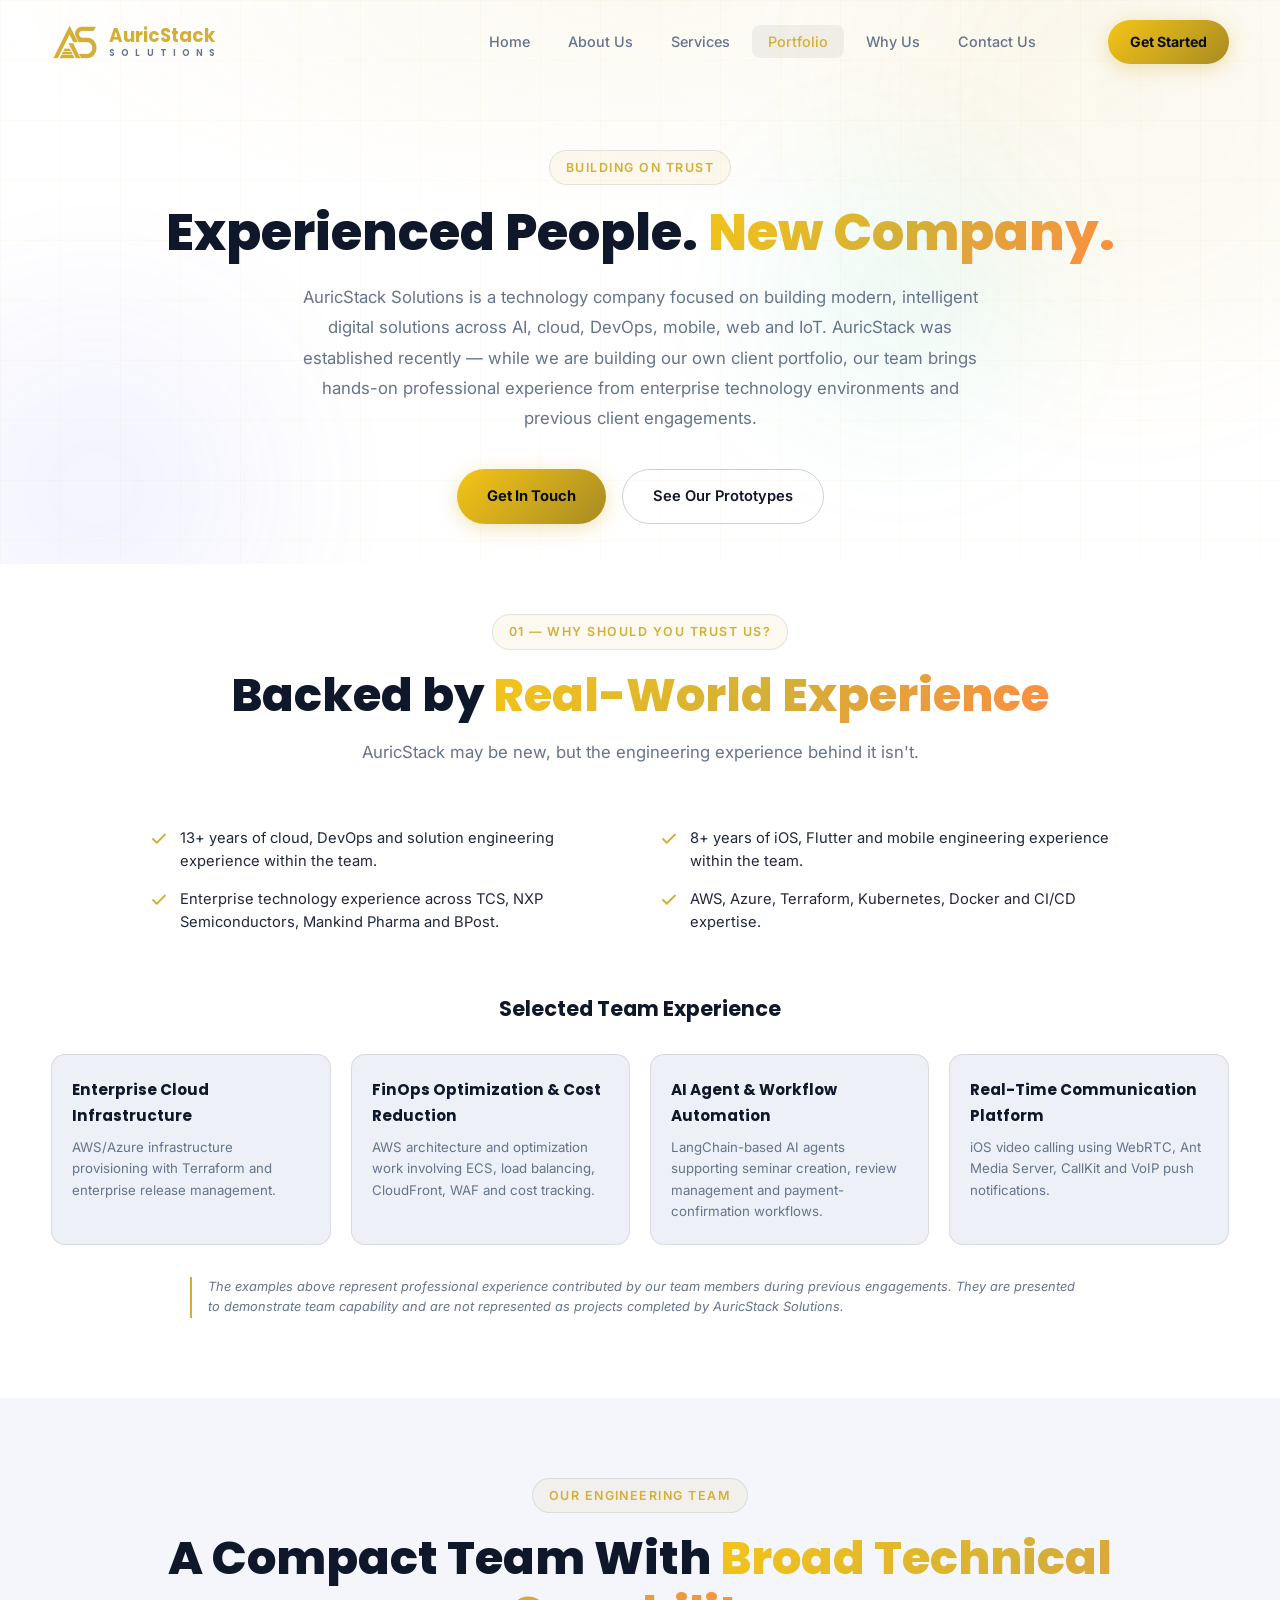
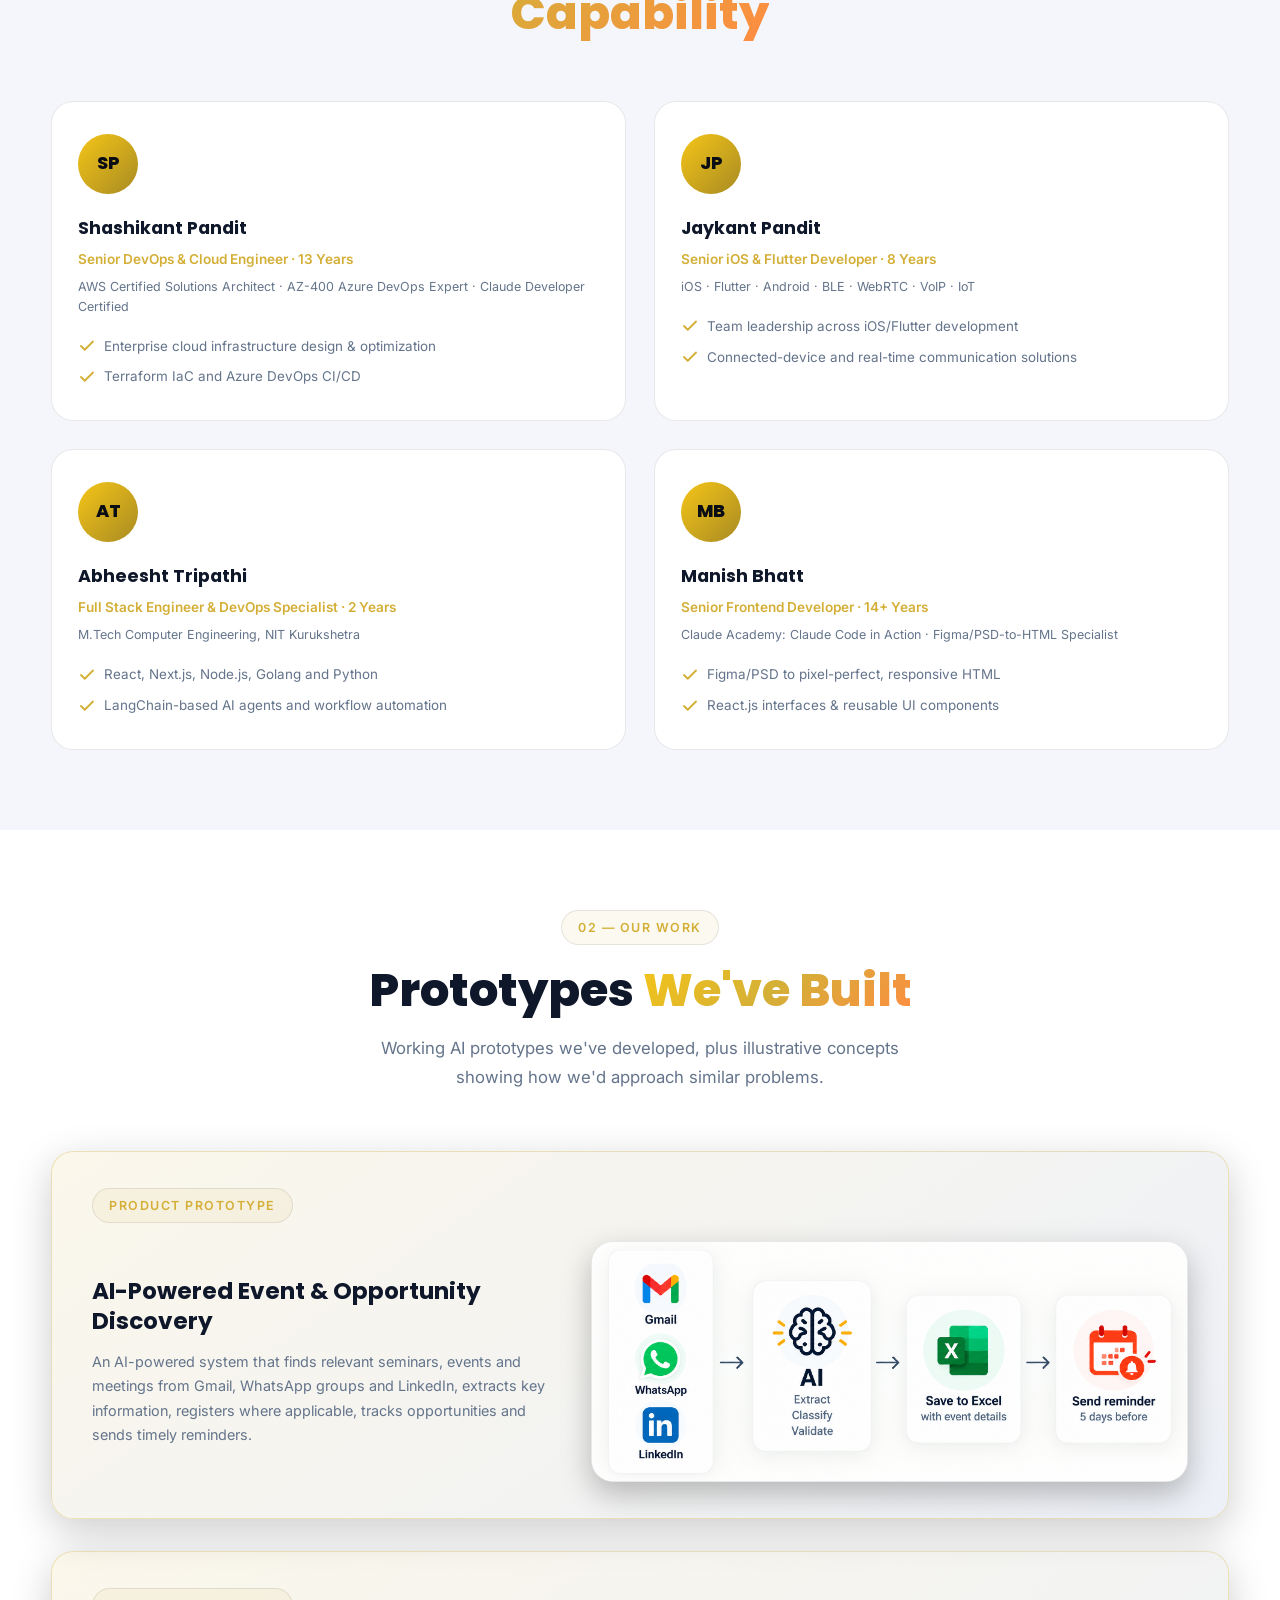
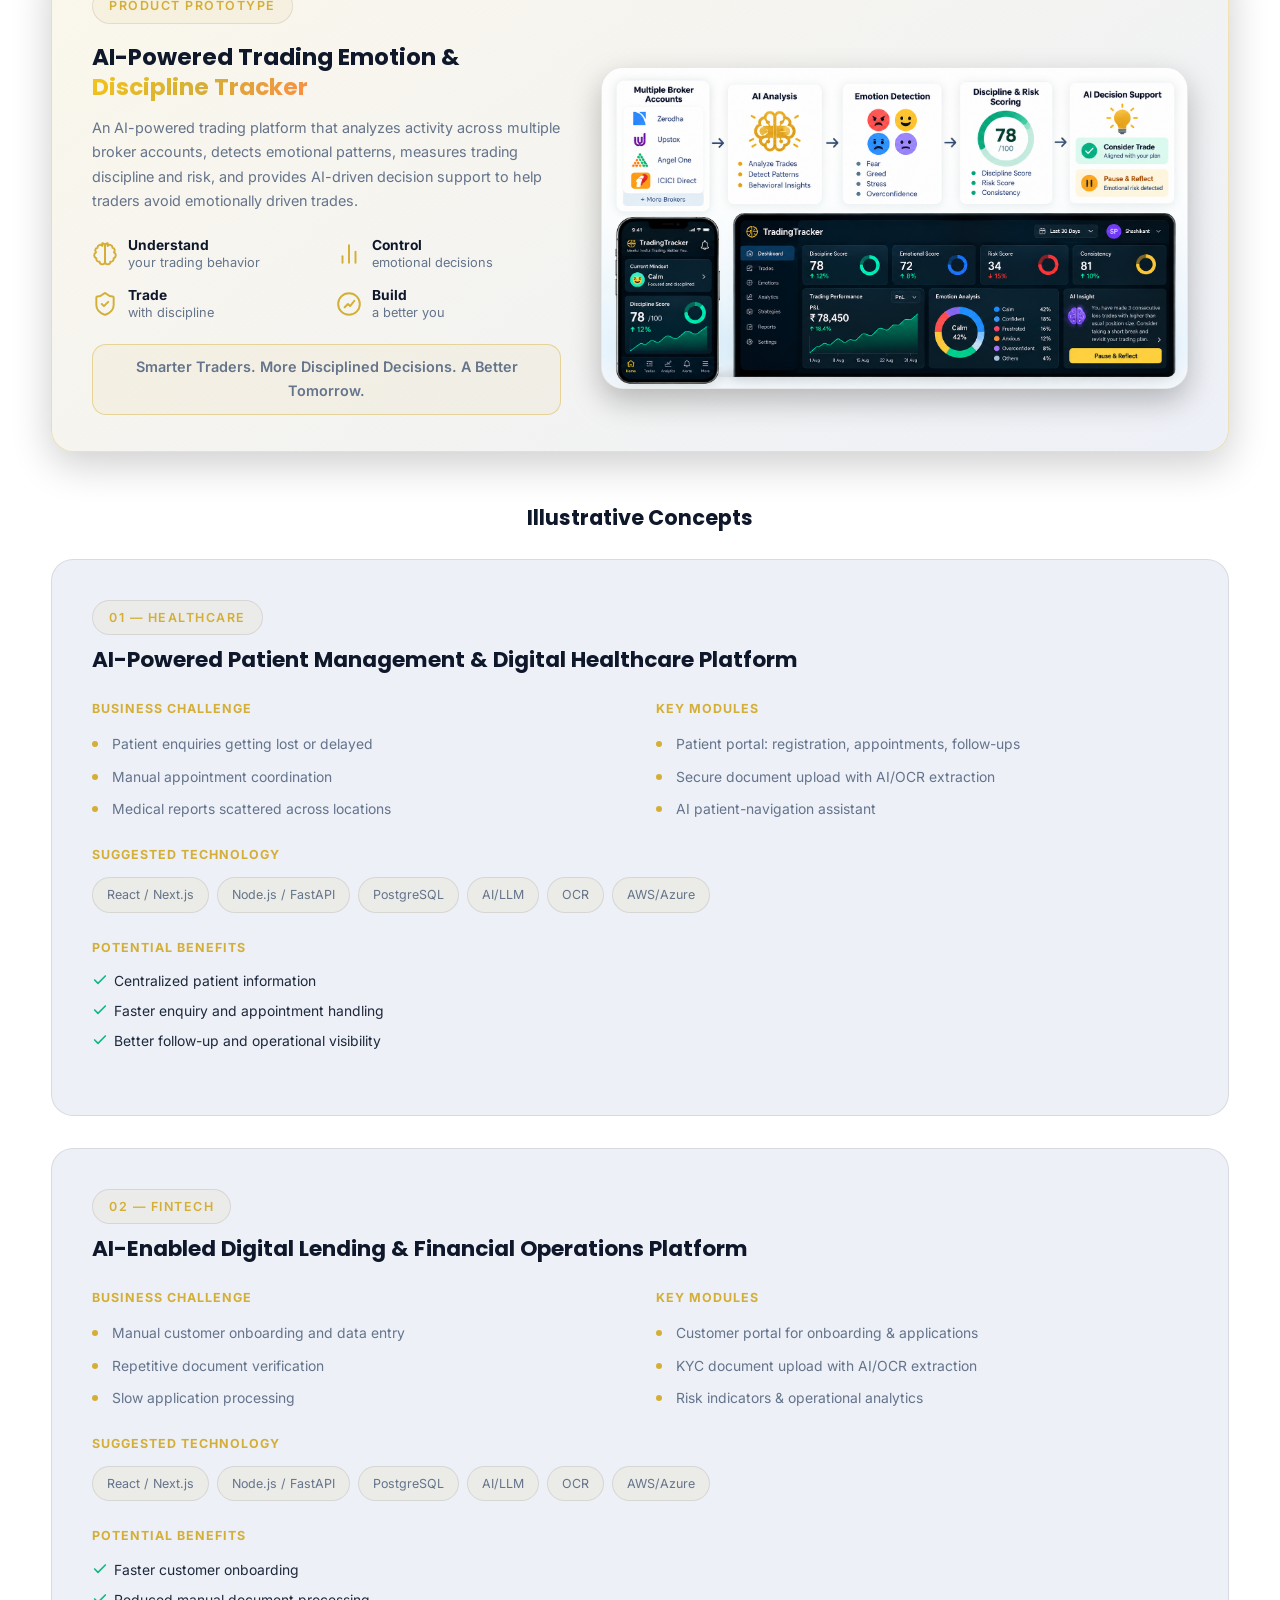
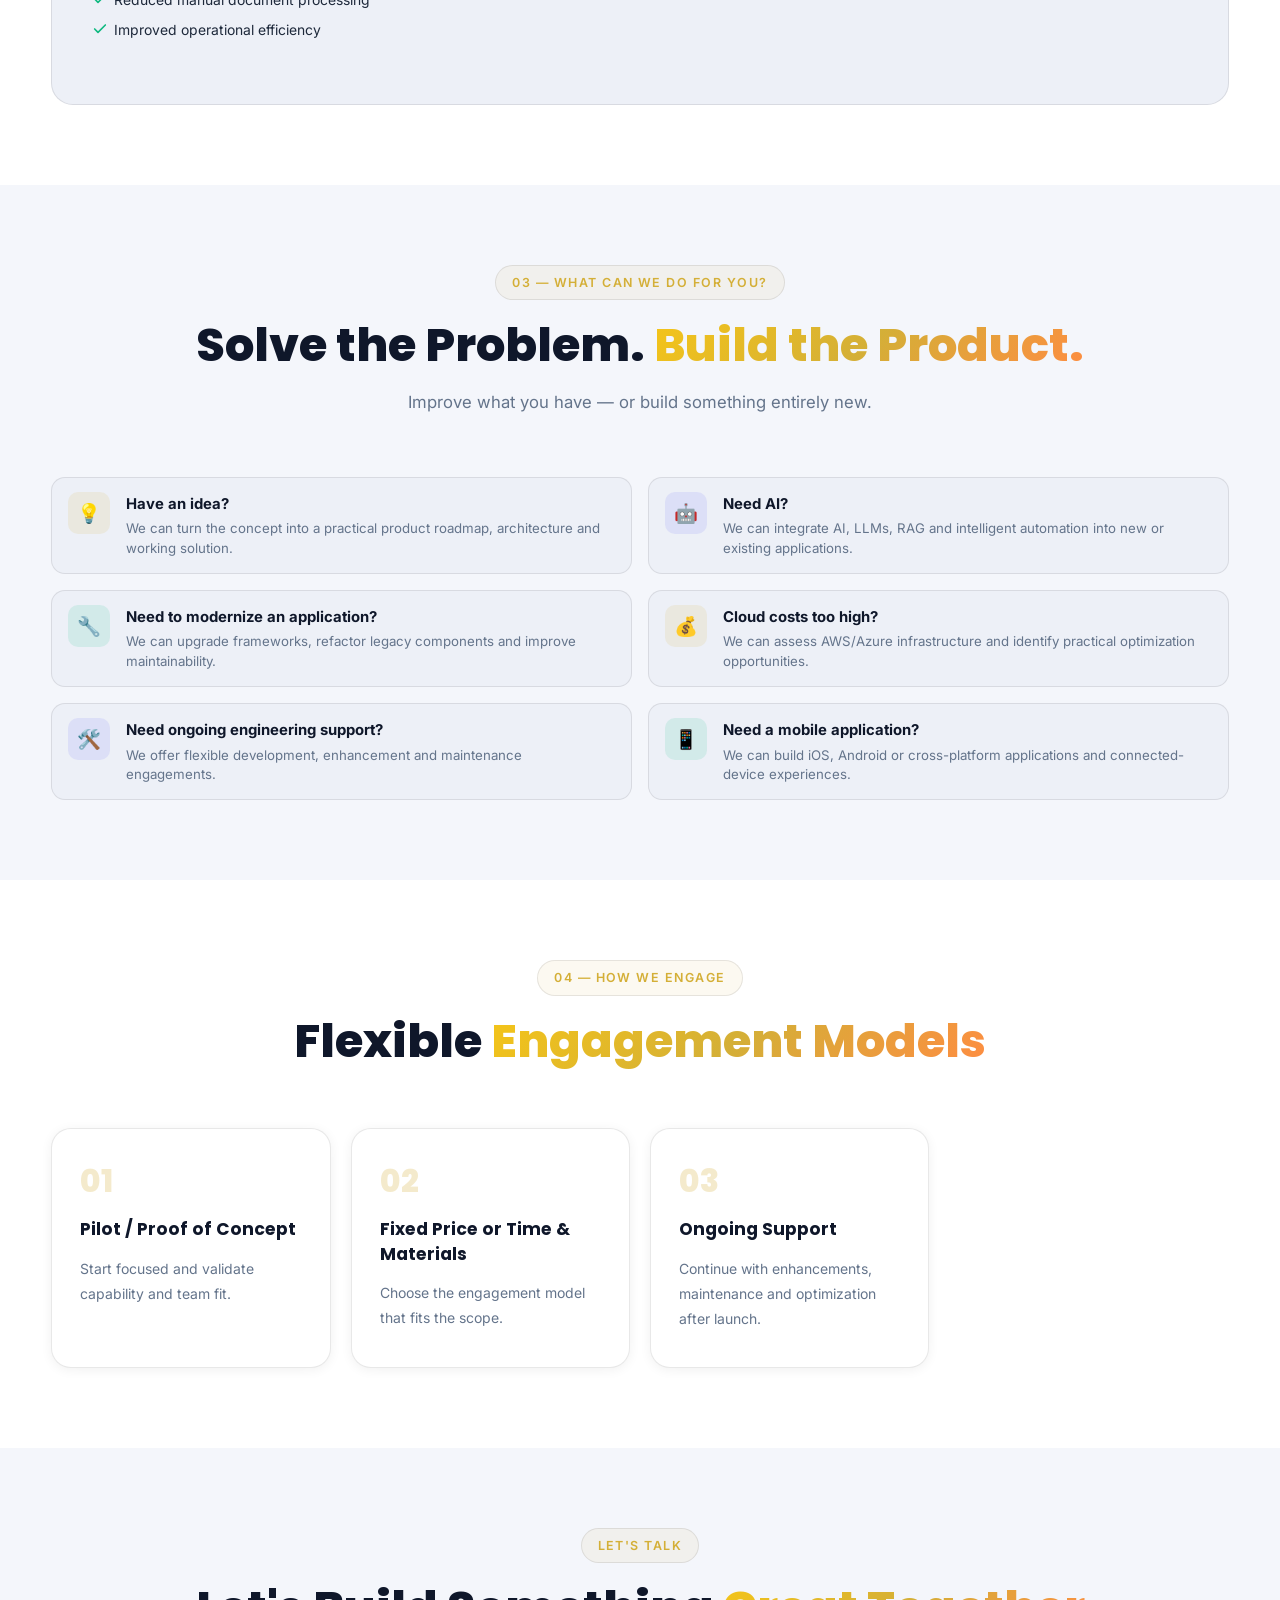
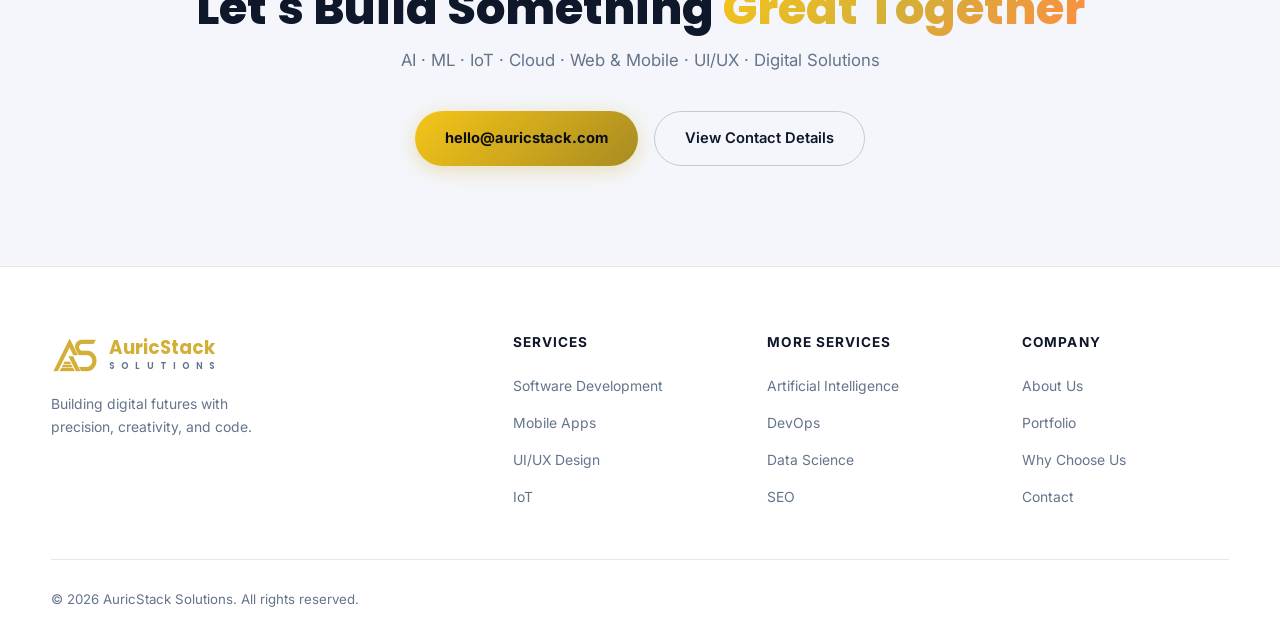
==== commit a516703b: "added tracker app" ====
--- a/portfolio.html
+++ b/portfolio.html
@@ -4,7 +4,7 @@
   <meta charset="UTF-8" />
   <meta name="viewport" content="width=device-width, initial-scale=1.0" />
   <title>Portfolio | AuricStack Solutions</title>
-  <meta name="description" content="AuricStack Solutions portfolio — capabilities, engineering team, and illustrative case studies across AI, cloud, web, mobile and IoT." />
+  <meta name="description" content="AuricStack Solutions portfolio — engineering team, product prototypes and illustrative concepts across AI, cloud, web, mobile and IoT." />
   <link href="https://fonts.googleapis.com/css2?family=Inter:wght@300;400;500;600;700;800&family=Poppins:wght@400;600;700;800&display=swap" rel="stylesheet" />
   <link rel="stylesheet" href="style.css" />
   <link rel="icon" type="image/x-icon" href="favicon/favicon.ico" />
@@ -59,7 +59,7 @@
       </p>
       <div class="hero-actions page-hero-actions">
         <a href="index.html#contact" class="btn-primary">Get In Touch</a>
-        <a href="#case-studies" class="btn-outline">See What We Can Build</a>
+        <a href="#case-studies" class="btn-outline">See Our Prototypes</a>
       </div>
     </div>
   </section>
@@ -165,13 +165,13 @@
   <section id="case-studies" class="section case-studies">
     <div class="container">
       <div class="section-header">
-        <div class="section-tag">02 — Illustrative Case Studies</div>
-        <h2 class="section-title">What We <span class="gradient-text">Can Build</span></h2>
-        <p class="section-sub">A real client prototype, plus illustrative concepts that show how we'd approach similar problems.</p>
+        <div class="section-tag">02 — Our Work</div>
+        <h2 class="section-title">Prototypes <span class="gradient-text">We've Built</span></h2>
+        <p class="section-sub">Working AI prototypes we've developed, plus illustrative concepts showing how we'd approach similar problems.</p>
       </div>
 
       <div class="case-feature">
-        <div class="section-tag">Client Prototype</div>
+        <div class="section-tag">Product Prototype</div>
         <div class="case-feature-grid">
           <div class="case-feature-text">
             <h3>AI-Powered Event &amp; Opportunity Discovery</h3>
@@ -183,6 +183,39 @@
         </div>
       </div>
 
+      <div class="case-feature">
+        <div class="section-tag">Product Prototype</div>
+        <div class="case-feature-grid case-feature-grid-wide">
+          <div class="case-feature-text">
+            <h3>AI-Powered Trading Emotion &amp; <span class="gradient-text">Discipline Tracker</span></h3>
+            <p>An AI-powered trading platform that analyzes activity across multiple broker accounts, detects emotional patterns, measures trading discipline and risk, and provides AI-driven decision support to help traders avoid emotionally driven trades.</p>
+            <ul class="feature-points">
+              <li>
+                <svg viewBox="0 0 24 24" fill="none" stroke="currentColor" stroke-width="1.8" stroke-linecap="round" stroke-linejoin="round"><path d="M9.5 2A2.5 2.5 0 0 1 12 4.5v15a2.5 2.5 0 0 1-4.96-.44 2.5 2.5 0 0 1-2.96-3.08 3 3 0 0 1-.34-5.58 2.5 2.5 0 0 1 1.32-4.24 2.5 2.5 0 0 1 4.44-1.66Z"/><path d="M14.5 2A2.5 2.5 0 0 0 12 4.5v15a2.5 2.5 0 0 0 4.96-.44 2.5 2.5 0 0 0 2.96-3.08 3 3 0 0 0 .34-5.58 2.5 2.5 0 0 0-1.32-4.24 2.5 2.5 0 0 0-4.44-1.66Z"/></svg>
+                <span><strong>Understand</strong> your trading behavior</span>
+              </li>
+              <li>
+                <svg viewBox="0 0 24 24" fill="none" stroke="currentColor" stroke-width="1.8" stroke-linecap="round" stroke-linejoin="round"><line x1="18" y1="20" x2="18" y2="10"/><line x1="12" y1="20" x2="12" y2="4"/><line x1="6" y1="20" x2="6" y2="14"/></svg>
+                <span><strong>Control</strong> emotional decisions</span>
+              </li>
+              <li>
+                <svg viewBox="0 0 24 24" fill="none" stroke="currentColor" stroke-width="1.8" stroke-linecap="round" stroke-linejoin="round"><path d="M20 13c0 5-3.5 7.5-7.66 8.95a1 1 0 0 1-.67-.01C7.5 20.5 4 18 4 13V6a1 1 0 0 1 1-1c2 0 4.5-1.2 6.24-2.72a1.17 1.17 0 0 1 1.52 0C14.51 3.81 17 5 19 5a1 1 0 0 1 1 1z"/><path d="m9 12 2 2 4-4"/></svg>
+                <span><strong>Trade</strong> with discipline</span>
+              </li>
+              <li>
+                <svg viewBox="0 0 24 24" fill="none" stroke="currentColor" stroke-width="1.8" stroke-linecap="round" stroke-linejoin="round"><circle cx="12" cy="12" r="10"/><path d="m8 15 3-3 2 2 4-5"/></svg>
+                <span><strong>Build</strong> a better you</span>
+              </li>
+            </ul>
+            <p class="feature-tagline">Smarter Traders. More Disciplined Decisions. A Better Tomorrow.</p>
+          </div>
+          <div class="case-feature-flow-img">
+            <img src="logo/tracker.png" alt="Trading tracker flow: multiple broker accounts feed AI analysis, emotion detection, discipline and risk scoring, and AI decision support, shown with the mobile and dashboard UI" />
+          </div>
+        </div>
+      </div>
+
+      <h3 class="subsection-title">Illustrative Concepts</h3>
       <div class="case-grid">
 
         <div class="case-card">
--- a/style.css
+++ b/style.css
@@ -1132,6 +1132,28 @@
 }
 .case-feature-text p { font-size: 0.9rem; color: var(--text-muted); line-height: 1.7; }
 
+.case-studies .subsection-title { margin: 48px 0 24px; }
+.case-feature-grid-wide { grid-template-columns: 1fr 1.25fr; }
+.feature-points {
+  display: grid;
+  grid-template-columns: 1fr 1fr;
+  gap: 14px 18px;
+  margin: 22px 0;
+}
+.feature-points li { display: flex; align-items: center; gap: 10px; font-size: 0.8rem; color: var(--text-muted); line-height: 1.35; }
+.feature-points li svg { width: 26px; height: 26px; flex-shrink: 0; color: var(--gold); }
+.feature-points li strong { display: block; color: var(--white); font-size: 0.86rem; }
+.feature-tagline {
+  display: block;
+  font-size: 0.76rem;
+  font-weight: 600;
+  color: var(--gold-dark);
+  border: 1px solid rgba(212,175,55,0.45);
+  border-radius: 14px;
+  padding: 10px 14px;
+  text-align: center;
+  background: rgba(212,175,55,0.06);
+}
 .case-feature-flow-img {
   border-radius: var(--radius-lg);
   overflow: hidden;
@@ -1564,7 +1586,7 @@
   .exp-grid { grid-template-columns: 1fr 1fr; }
   .team-grid { grid-template-columns: 1fr; }
   .case-columns { grid-template-columns: 1fr; gap: 20px; }
-  .case-feature-grid { grid-template-columns: 1fr; gap: 28px; }
+  .case-feature-grid, .case-feature-grid-wide { grid-template-columns: 1fr; gap: 28px; }
   .case-feature { padding: 30px 24px; }
   .qa-grid { grid-template-columns: 1fr; }
   .engage-grid { grid-template-columns: 1fr; }
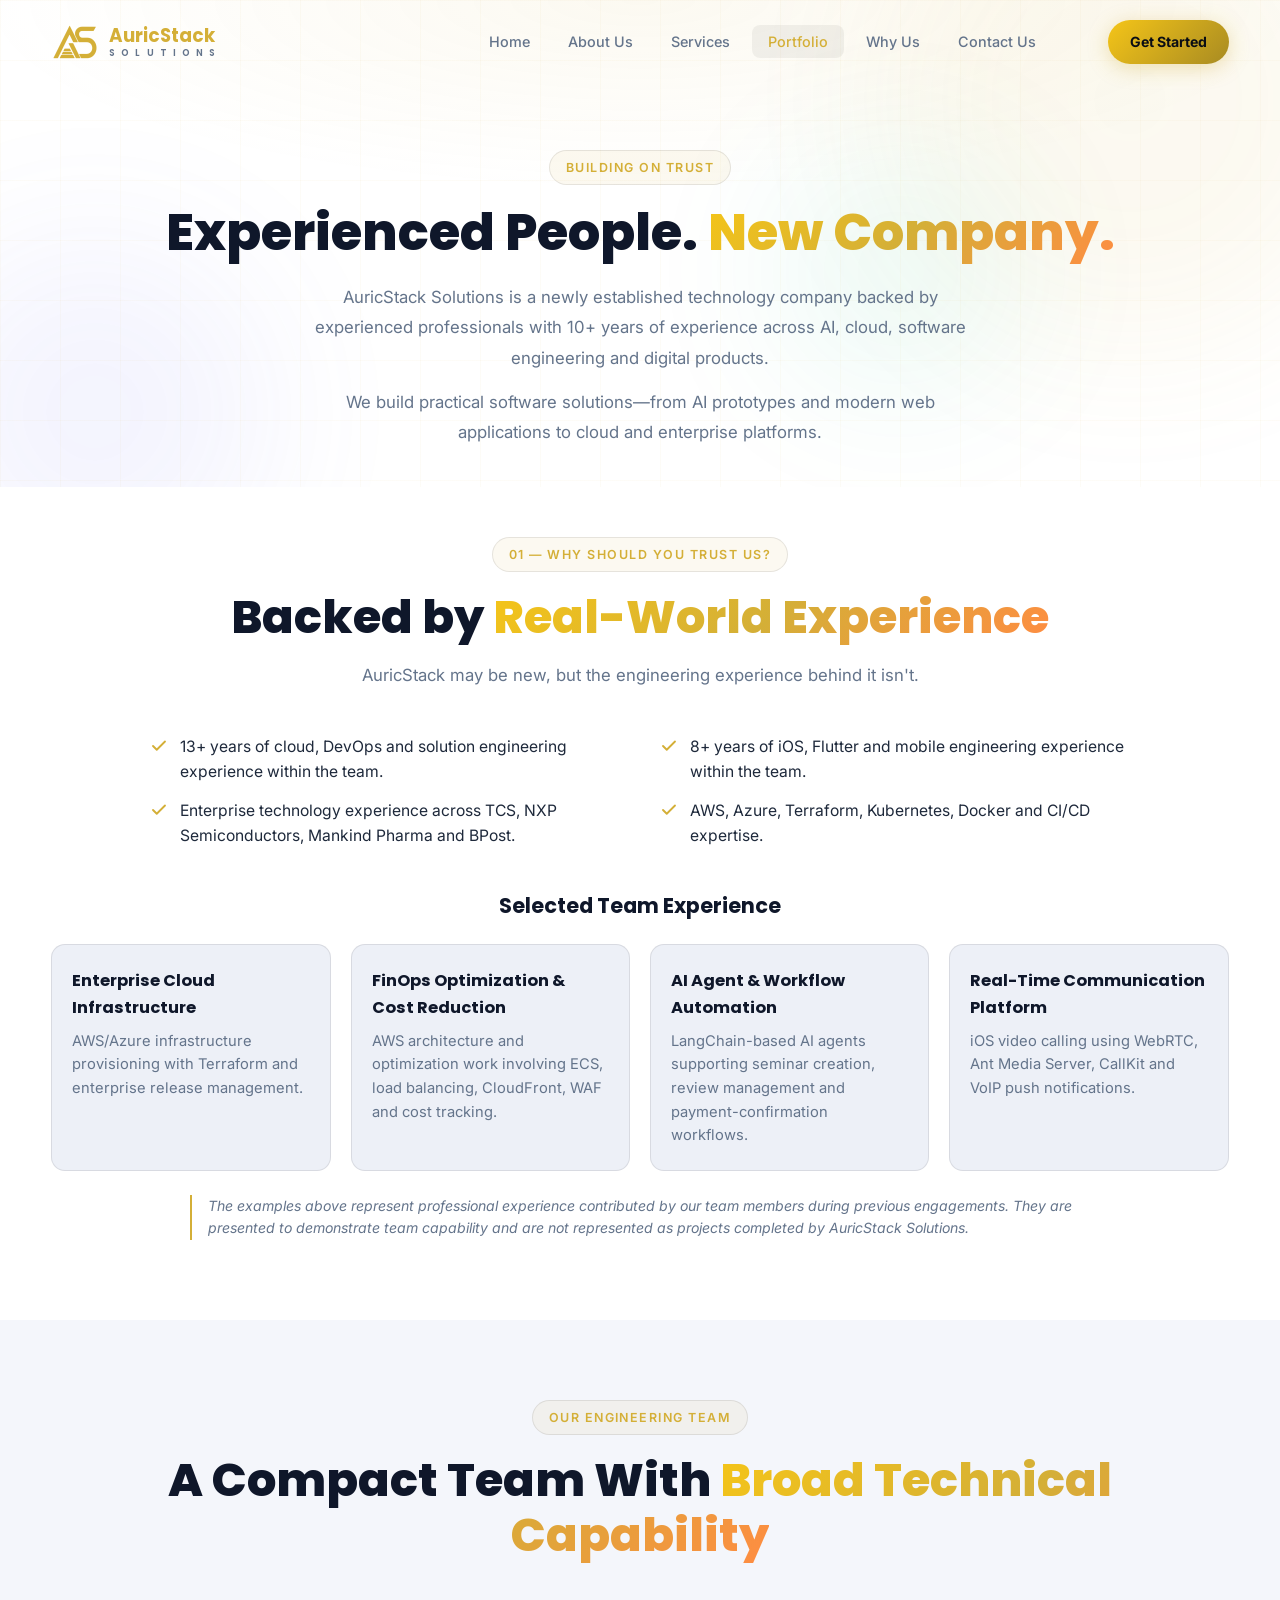
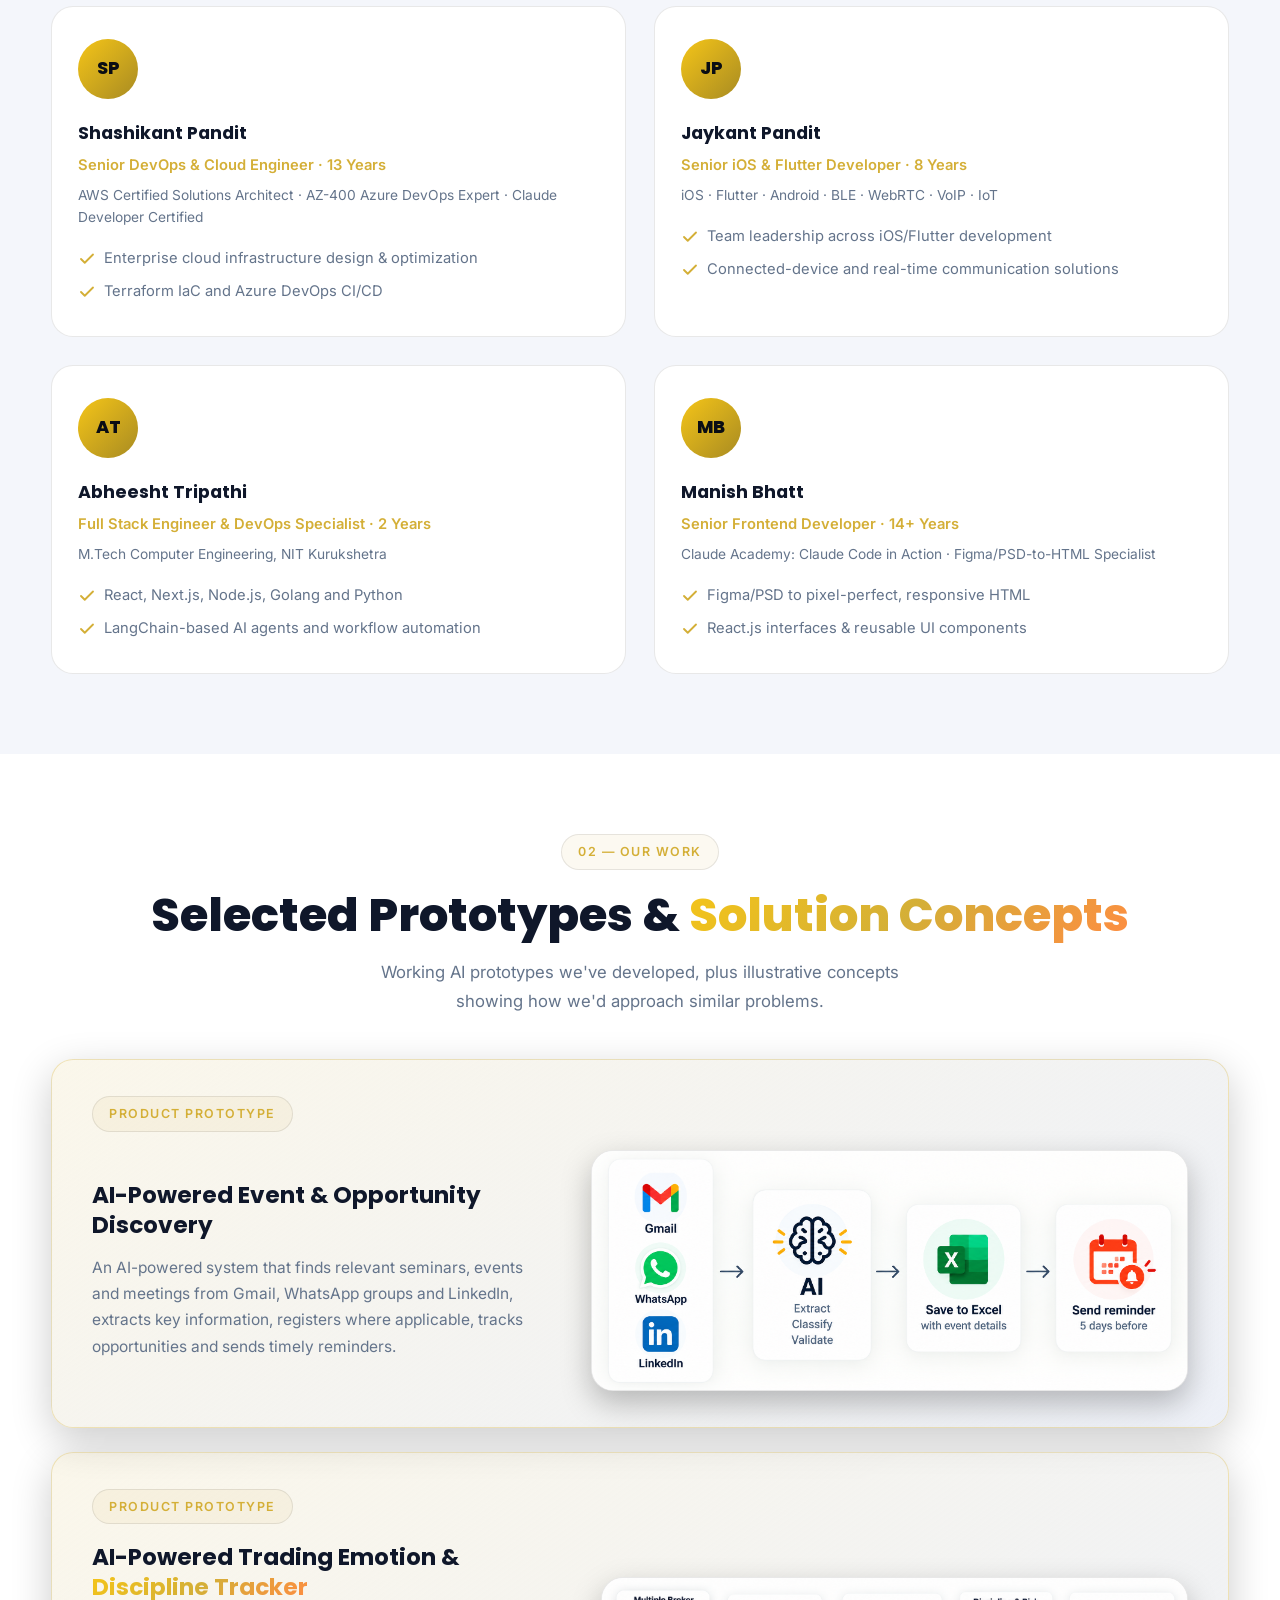
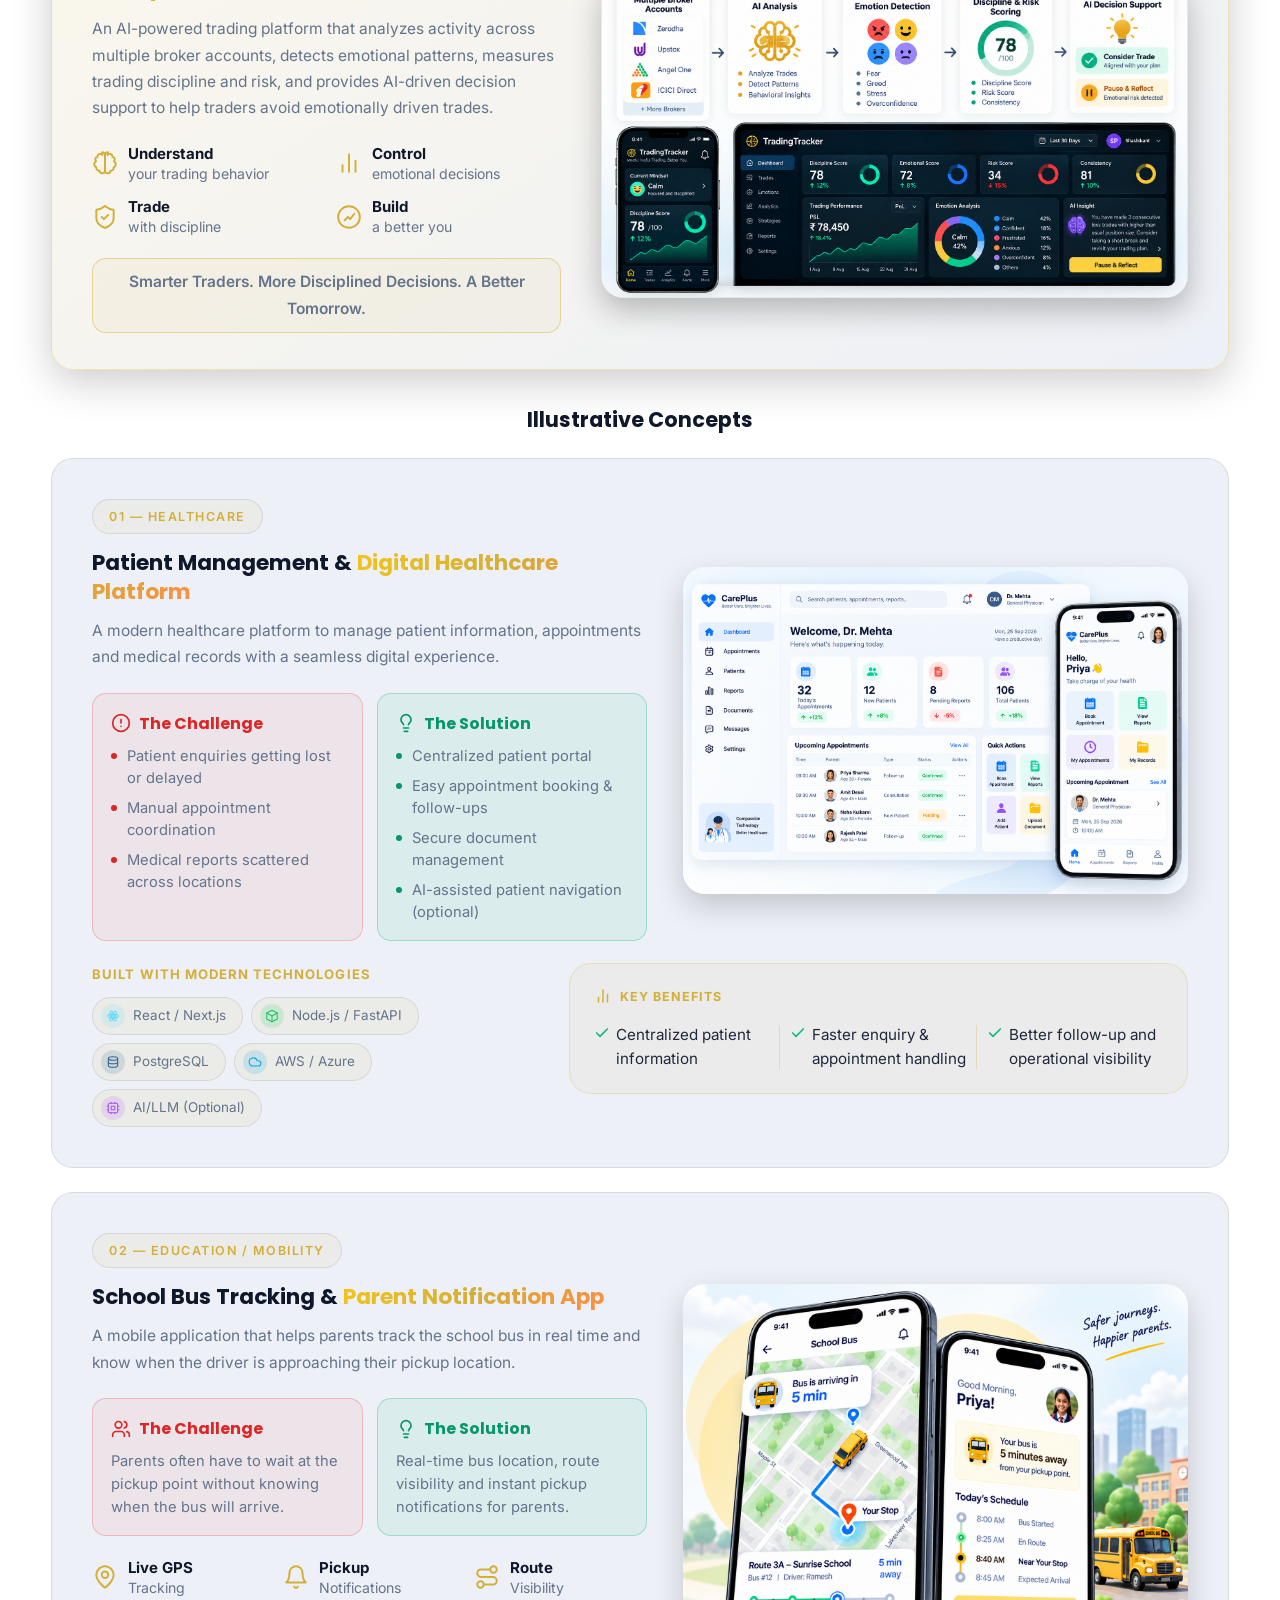
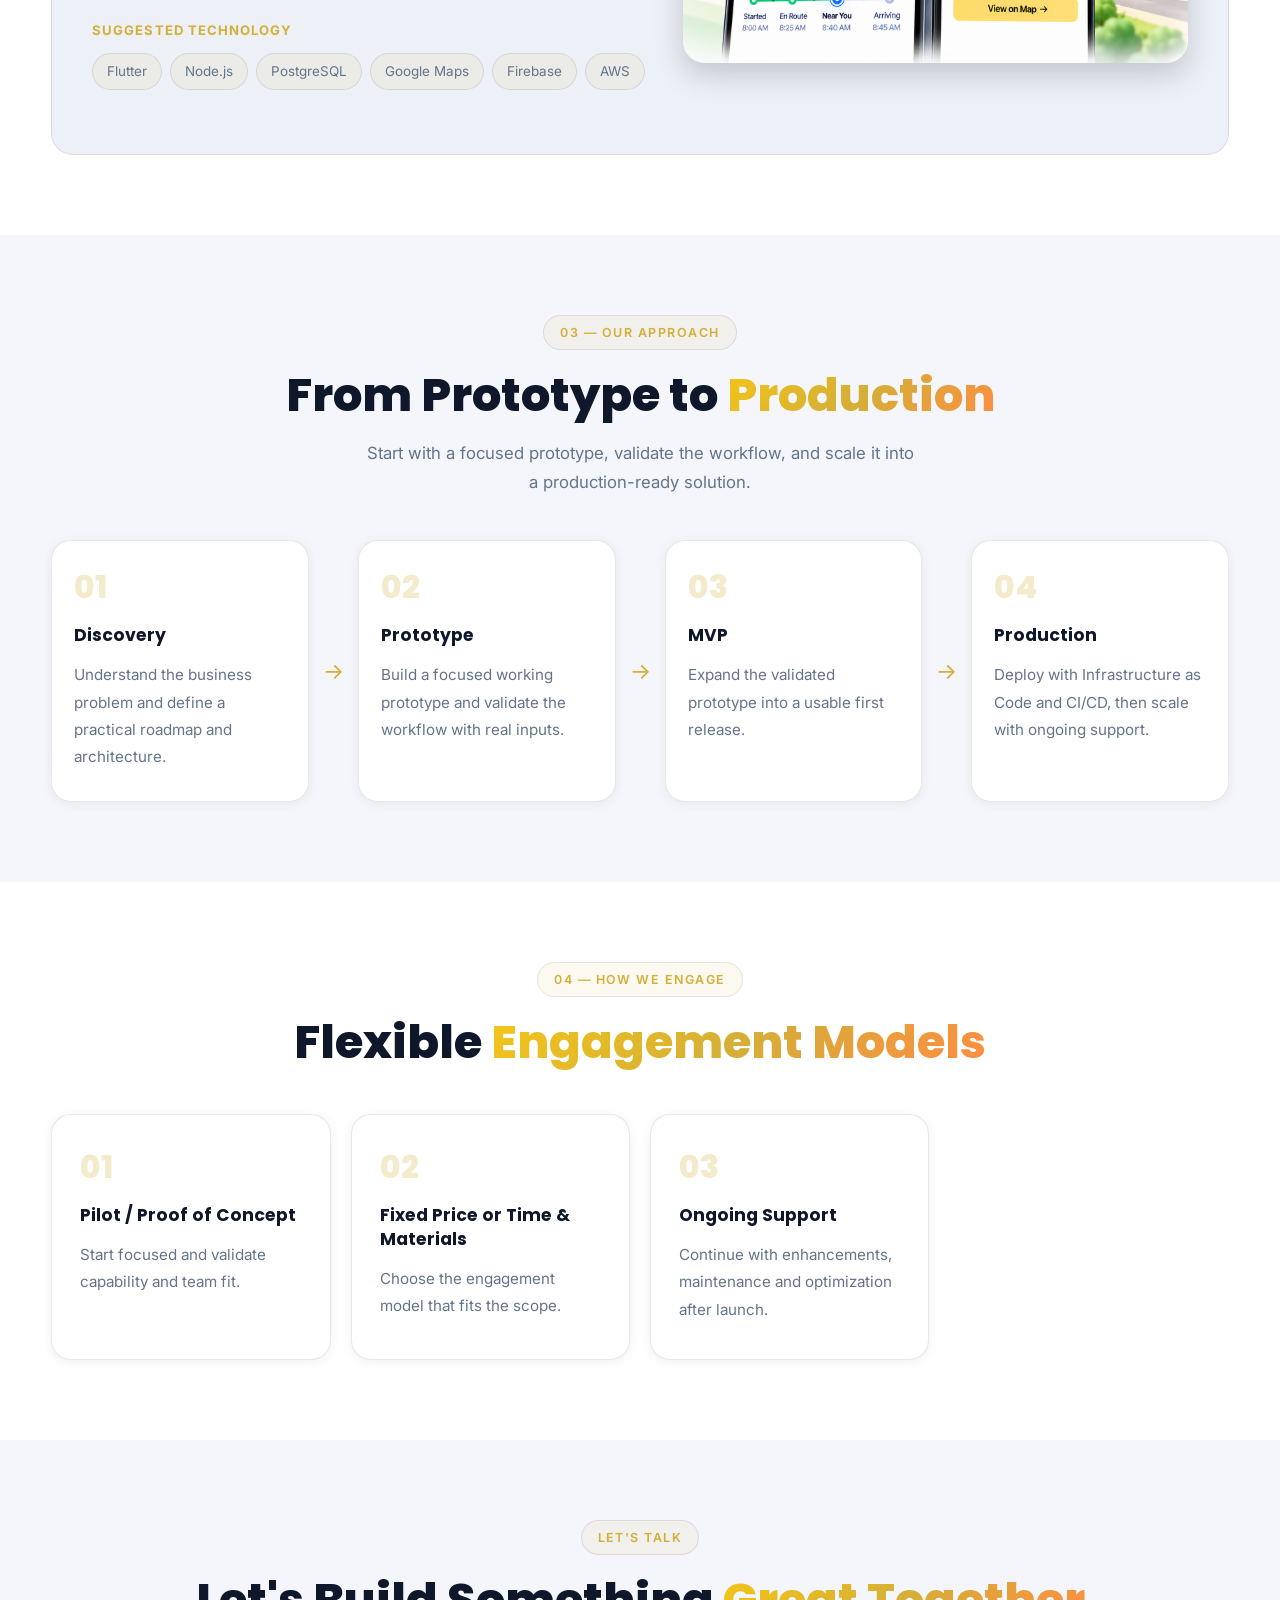
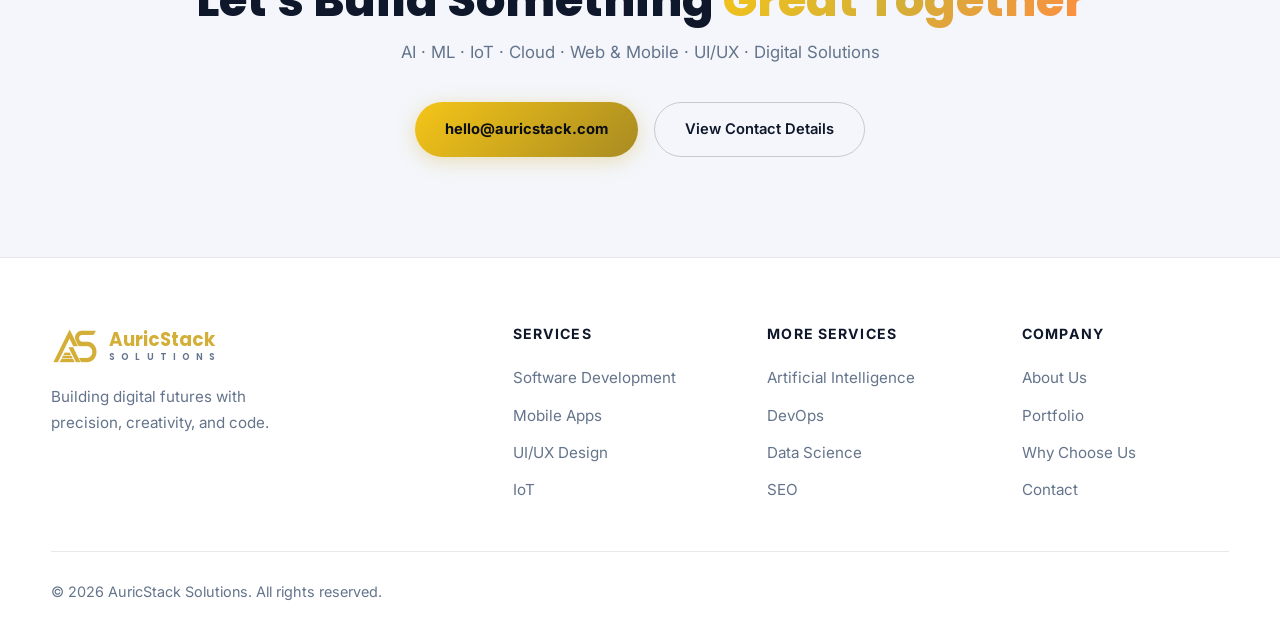
==== commit b6847a93: "portfolio completed" ====
--- a/portfolio.html
+++ b/portfolio.html
@@ -51,16 +51,14 @@
     <div class="container page-hero-inner">
       <div class="section-tag">Building on Trust</div>
       <h1 class="page-hero-title">Experienced People. <span class="gradient-text">New Company.</span></h1>
+      <p class="page-hero-sub page-hero-sub-lead">
+        AuricStack Solutions is a newly established technology company backed by experienced professionals
+        with 10+ years of experience across AI, cloud, software engineering and digital products.
+      </p>
       <p class="page-hero-sub">
-        AuricStack Solutions is a technology company focused on building modern, intelligent digital
-        solutions across AI, cloud, DevOps, mobile, web and IoT. AuricStack was established recently —
-        while we are building our own client portfolio, our team brings hands-on professional experience
-        from enterprise technology environments and previous client engagements.
+        We build practical software solutions&mdash;from AI prototypes and modern web applications to cloud
+        and enterprise platforms.
       </p>
-      <div class="hero-actions page-hero-actions">
-        <a href="index.html#contact" class="btn-primary">Get In Touch</a>
-        <a href="#case-studies" class="btn-outline">See Our Prototypes</a>
-      </div>
     </div>
   </section>
 
@@ -166,7 +164,7 @@
     <div class="container">
       <div class="section-header">
         <div class="section-tag">02 — Our Work</div>
-        <h2 class="section-title">Prototypes <span class="gradient-text">We've Built</span></h2>
+        <h2 class="section-title">Selected Prototypes &amp; <span class="gradient-text">Solution Concepts</span></h2>
         <p class="section-sub">Working AI prototypes we've developed, plus illustrative concepts showing how we'd approach similar problems.</p>
       </div>
 
@@ -219,132 +217,160 @@
       <div class="case-grid">
 
         <div class="case-card">
-          <div class="case-card-header">
-            <div>
+          <div class="case-media-grid">
+            <div class="case-media-text">
               <div class="section-tag">01 — Healthcare</div>
-              <h3>AI-Powered Patient Management &amp; Digital Healthcare Platform</h3>
-            </div>
-          </div>
-
-          <div class="case-columns">
-            <div class="case-col">
-              <h4>Business Challenge</h4>
-              <ul>
-                <li>Patient enquiries getting lost or delayed</li>
-                <li>Manual appointment coordination</li>
-                <li>Medical reports scattered across locations</li>
+              <h3>Patient Management &amp; <span class="gradient-text">Digital Healthcare Platform</span></h3>
+              <p class="case-media-desc">A modern healthcare platform to manage patient information, appointments and medical records with a seamless digital experience.</p>
+
+              <div class="cs-boxes">
+                <div class="cs-box cs-challenge">
+                  <h4>
+                    <svg viewBox="0 0 24 24" fill="none" stroke="currentColor" stroke-width="2" stroke-linecap="round" stroke-linejoin="round"><circle cx="12" cy="12" r="10"/><line x1="12" y1="8" x2="12" y2="12"/><line x1="12" y1="16" x2="12.01" y2="16"/></svg>
+                    The Challenge
+                  </h4>
+                  <ul>
+                    <li>Patient enquiries getting lost or delayed</li>
+                    <li>Manual appointment coordination</li>
+                    <li>Medical reports scattered across locations</li>
+                  </ul>
+                </div>
+                <div class="cs-box cs-solution">
+                  <h4>
+                    <svg viewBox="0 0 24 24" fill="none" stroke="currentColor" stroke-width="2" stroke-linecap="round" stroke-linejoin="round"><path d="M15 14c.2-1 .7-1.7 1.5-2.5 1-.9 1.5-2.2 1.5-3.5A6 6 0 0 0 6 8c0 1 .2 2.2 1.5 3.5.7.7 1.3 1.5 1.5 2.5"/><path d="M9 18h6"/><path d="M10 22h4"/></svg>
+                    The Solution
+                  </h4>
+                  <ul>
+                    <li>Centralized patient portal</li>
+                    <li>Easy appointment booking &amp; follow-ups</li>
+                    <li>Secure document management</li>
+                    <li>AI-assisted patient navigation (optional)</li>
+                  </ul>
+                </div>
+              </div>
+            </div>
+            <div class="case-media-img">
+              <img src="logo/healthcare.png" alt="CarePlus healthcare dashboard showing today's appointments and new patients, alongside a patient mobile app for booking appointments and viewing records" />
+            </div>
+          </div>
+
+          <div class="cs-bottom-grid">
+            <div class="cs-bottom-tech">
+              <h4 class="tech-label">Built With Modern Technologies</h4>
+              <div class="tech-pills">
+                <span class="tech-pill tech-pill-icon"><span class="tp-icon" style="--fc:#61DAFB"><svg viewBox="0 0 24 24" fill="none" stroke="currentColor" stroke-width="1.8"><circle cx="12" cy="12" r="2"/><ellipse cx="12" cy="12" rx="9" ry="3.6"/><ellipse cx="12" cy="12" rx="9" ry="3.6" transform="rotate(60 12 12)"/><ellipse cx="12" cy="12" rx="9" ry="3.6" transform="rotate(120 12 12)"/></svg></span>React / Next.js</span>
+                <span class="tech-pill tech-pill-icon"><span class="tp-icon" style="--fc:#22C55E"><svg viewBox="0 0 24 24" fill="none" stroke="currentColor" stroke-width="1.8" stroke-linejoin="round"><path d="M12 2 3 7v10l9 5 9-5V7z"/><path d="M12 12 3 7"/><path d="M12 12v9"/><path d="M12 12l9-5"/></svg></span>Node.js / FastAPI</span>
+                <span class="tech-pill tech-pill-icon"><span class="tp-icon" style="--fc:#336791"><svg viewBox="0 0 24 24" fill="none" stroke="currentColor" stroke-width="1.8" stroke-linecap="round" stroke-linejoin="round"><ellipse cx="12" cy="6" rx="8" ry="3"/><path d="M4 6v6c0 1.66 3.58 3 8 3s8-1.34 8-3V6"/><path d="M4 12v6c0 1.66 3.58 3 8 3s8-1.34 8-3v-6"/></svg></span>PostgreSQL</span>
+                <span class="tech-pill tech-pill-icon"><span class="tp-icon" style="--fc:#0EA5E9"><svg viewBox="0 0 24 24" fill="none" stroke="currentColor" stroke-width="1.8" stroke-linecap="round" stroke-linejoin="round"><path d="M17.5 19H9a7 7 0 1 1 6.71-9h1.79a4.5 4.5 0 1 1 0 9Z"/></svg></span>AWS / Azure</span>
+                <span class="tech-pill tech-pill-icon"><span class="tp-icon" style="--fc:#A855F7"><svg viewBox="0 0 24 24" fill="none" stroke="currentColor" stroke-width="1.8" stroke-linecap="round" stroke-linejoin="round"><rect x="4" y="4" width="16" height="16" rx="2"/><rect x="9" y="9" width="6" height="6"/><path d="M15 2v2"/><path d="M15 20v2"/><path d="M2 15h2"/><path d="M2 9h2"/><path d="M20 15h2"/><path d="M20 9h2"/><path d="M9 2v2"/><path d="M9 20v2"/></svg></span>AI/LLM (Optional)</span>
+              </div>
+            </div>
+
+            <div class="key-benefits-bar">
+              <h4>
+                <svg viewBox="0 0 24 24" fill="none" stroke="currentColor" stroke-width="2" stroke-linecap="round" stroke-linejoin="round"><line x1="18" y1="20" x2="18" y2="10"/><line x1="12" y1="20" x2="12" y2="4"/><line x1="6" y1="20" x2="6" y2="14"/></svg>
+                Key Benefits
+              </h4>
+              <ul class="benefits-list">
+                <li>Centralized patient information</li>
+                <li>Faster enquiry &amp; appointment handling</li>
+                <li>Better follow-up and operational visibility</li>
               </ul>
             </div>
-            <div class="case-col">
-              <h4>Key Modules</h4>
-              <ul>
-                <li>Patient portal: registration, appointments, follow-ups</li>
-                <li>Secure document upload with AI/OCR extraction</li>
-                <li>AI patient-navigation assistant</li>
+          </div>
+        </div>
+
+        <div class="case-card">
+          <div class="case-media-grid">
+            <div class="case-media-text">
+              <div class="section-tag">02 — Education / Mobility</div>
+              <h3>School Bus Tracking &amp; <span class="gradient-text">Parent Notification App</span></h3>
+              <p class="case-media-desc">A mobile application that helps parents track the school bus in real time and know when the driver is approaching their pickup location.</p>
+
+              <div class="cs-boxes">
+                <div class="cs-box cs-challenge">
+                  <h4>
+                    <svg viewBox="0 0 24 24" fill="none" stroke="currentColor" stroke-width="2" stroke-linecap="round" stroke-linejoin="round"><path d="M16 21v-2a4 4 0 0 0-4-4H6a4 4 0 0 0-4 4v2"/><circle cx="9" cy="7" r="4"/><path d="M22 21v-2a4 4 0 0 0-3-3.87"/><path d="M16 3.13a4 4 0 0 1 0 7.75"/></svg>
+                    The Challenge
+                  </h4>
+                  <p>Parents often have to wait at the pickup point without knowing when the bus will arrive.</p>
+                </div>
+                <div class="cs-box cs-solution">
+                  <h4>
+                    <svg viewBox="0 0 24 24" fill="none" stroke="currentColor" stroke-width="2" stroke-linecap="round" stroke-linejoin="round"><path d="M15 14c.2-1 .7-1.7 1.5-2.5 1-.9 1.5-2.2 1.5-3.5A6 6 0 0 0 6 8c0 1 .2 2.2 1.5 3.5.7.7 1.3 1.5 1.5 2.5"/><path d="M9 18h6"/><path d="M10 22h4"/></svg>
+                    The Solution
+                  </h4>
+                  <p>Real-time bus location, route visibility and instant pickup notifications for parents.</p>
+                </div>
+              </div>
+
+              <ul class="feature-points feature-points-3">
+                <li>
+                  <svg viewBox="0 0 24 24" fill="none" stroke="currentColor" stroke-width="1.8" stroke-linecap="round" stroke-linejoin="round"><path d="M20 10c0 6-8 12-8 12s-8-6-8-12a8 8 0 0 1 16 0Z"/><circle cx="12" cy="10" r="3"/></svg>
+                  <span><strong>Live GPS</strong> Tracking</span>
+                </li>
+                <li>
+                  <svg viewBox="0 0 24 24" fill="none" stroke="currentColor" stroke-width="1.8" stroke-linecap="round" stroke-linejoin="round"><path d="M6 8a6 6 0 0 1 12 0c0 7 3 9 3 9H3s3-2 3-9"/><path d="M10.3 21a1.94 1.94 0 0 0 3.4 0"/></svg>
+                  <span><strong>Pickup</strong> Notifications</span>
+                </li>
+                <li>
+                  <svg viewBox="0 0 24 24" fill="none" stroke="currentColor" stroke-width="1.8" stroke-linecap="round" stroke-linejoin="round"><circle cx="6" cy="19" r="3"/><path d="M9 19h8.5a3.5 3.5 0 0 0 0-7h-11a3.5 3.5 0 0 1 0-7H15"/><circle cx="18" cy="5" r="3"/></svg>
+                  <span><strong>Route</strong> Visibility</span>
+                </li>
               </ul>
-            </div>
-          </div>
-
-          <h4 class="tech-label">Suggested Technology</h4>
-          <div class="tech-pills">
-            <span class="tech-pill">React / Next.js</span>
-            <span class="tech-pill">Node.js / FastAPI</span>
-            <span class="tech-pill">PostgreSQL</span>
-            <span class="tech-pill">AI/LLM</span>
-            <span class="tech-pill">OCR</span>
-            <span class="tech-pill">AWS/Azure</span>
-          </div>
-
-          <h4 class="tech-label">Potential Benefits</h4>
-          <ul class="benefits-list">
-            <li>Centralized patient information</li>
-            <li>Faster enquiry and appointment handling</li>
-            <li>Better follow-up and operational visibility</li>
-          </ul>
-        </div>
-
-        <div class="case-card">
-          <div class="case-card-header">
-            <div>
-              <div class="section-tag">02 — FinTech</div>
-              <h3>AI-Enabled Digital Lending &amp; Financial Operations Platform</h3>
-            </div>
-          </div>
-
-          <div class="case-columns">
-            <div class="case-col">
-              <h4>Business Challenge</h4>
-              <ul>
-                <li>Manual customer onboarding and data entry</li>
-                <li>Repetitive document verification</li>
-                <li>Slow application processing</li>
-              </ul>
-            </div>
-            <div class="case-col">
-              <h4>Key Modules</h4>
-              <ul>
-                <li>Customer portal for onboarding &amp; applications</li>
-                <li>KYC document upload with AI/OCR extraction</li>
-                <li>Risk indicators &amp; operational analytics</li>
-              </ul>
-            </div>
-          </div>
-
-          <h4 class="tech-label">Suggested Technology</h4>
-          <div class="tech-pills">
-            <span class="tech-pill">React / Next.js</span>
-            <span class="tech-pill">Node.js / FastAPI</span>
-            <span class="tech-pill">PostgreSQL</span>
-            <span class="tech-pill">AI/LLM</span>
-            <span class="tech-pill">OCR</span>
-            <span class="tech-pill">AWS/Azure</span>
-          </div>
-
-          <h4 class="tech-label">Potential Benefits</h4>
-          <ul class="benefits-list">
-            <li>Faster customer onboarding</li>
-            <li>Reduced manual document processing</li>
-            <li>Improved operational efficiency</li>
-          </ul>
-        </div>
-
-      </div>
-    </div>
-  </section>
-
-  <!-- ── WHAT CAN WE DO FOR YOU ─────────────────────────────── -->
-  <section id="what-we-do-for-you" class="section what-we-do">
+
+              <h4 class="tech-label">Suggested Technology</h4>
+              <div class="tech-pills">
+                <span class="tech-pill">Flutter</span>
+                <span class="tech-pill">Node.js</span>
+                <span class="tech-pill">PostgreSQL</span>
+                <span class="tech-pill">Google Maps</span>
+                <span class="tech-pill">Firebase</span>
+                <span class="tech-pill">AWS</span>
+              </div>
+            </div>
+            <div class="case-media-img">
+              <img src="logo/navigator.png" alt="School bus tracking app: live bus location map with arrival time, and a parent home screen with today's pickup schedule" />
+            </div>
+          </div>
+        </div>
+
+      </div>
+    </div>
+  </section>
+
+  <!-- ── PROTOTYPE TO PRODUCTION ────────────────────────────── -->
+  <section id="prototype-to-production" class="section prototype-path">
     <div class="container">
       <div class="section-header">
-        <div class="section-tag">03 — What Can We Do for You?</div>
-        <h2 class="section-title">Solve the Problem. <span class="gradient-text">Build the Product.</span></h2>
-        <p class="section-sub">Improve what you have — or build something entirely new.</p>
-      </div>
-
-      <div class="qa-grid">
-        <div class="value-item">
-          <div class="value-icon-box value-icon-gold">💡</div>
-          <div><strong>Have an idea?</strong><p>We can turn the concept into a practical product roadmap, architecture and working solution.</p></div>
-        </div>
-        <div class="value-item">
-          <div class="value-icon-box value-icon-purple">🤖</div>
-          <div><strong>Need AI?</strong><p>We can integrate AI, LLMs, RAG and intelligent automation into new or existing applications.</p></div>
-        </div>
-        <div class="value-item">
-          <div class="value-icon-box value-icon-green">🔧</div>
-          <div><strong>Need to modernize an application?</strong><p>We can upgrade frameworks, refactor legacy components and improve maintainability.</p></div>
-        </div>
-        <div class="value-item">
-          <div class="value-icon-box value-icon-gold">💰</div>
-          <div><strong>Cloud costs too high?</strong><p>We can assess AWS/Azure infrastructure and identify practical optimization opportunities.</p></div>
-        </div>
-        <div class="value-item">
-          <div class="value-icon-box value-icon-purple">🛠️</div>
-          <div><strong>Need ongoing engineering support?</strong><p>We offer flexible development, enhancement and maintenance engagements.</p></div>
-        </div>
-        <div class="value-item">
-          <div class="value-icon-box value-icon-green">📱</div>
-          <div><strong>Need a mobile application?</strong><p>We can build iOS, Android or cross-platform applications and connected-device experiences.</p></div>
+        <div class="section-tag">03 — Our Approach</div>
+        <h2 class="section-title">From Prototype to <span class="gradient-text">Production</span></h2>
+        <p class="section-sub">Start with a focused prototype, validate the workflow, and scale it into a production-ready solution.</p>
+      </div>
+
+      <div class="path-flow">
+        <div class="why-card">
+          <div class="why-card-num">01</div>
+          <h3>Discovery</h3>
+          <p>Understand the business problem and define a practical roadmap and architecture.</p>
+        </div>
+        <span class="path-arrow">→</span>
+        <div class="why-card">
+          <div class="why-card-num">02</div>
+          <h3>Prototype</h3>
+          <p>Build a focused working prototype and validate the workflow with real inputs.</p>
+        </div>
+        <span class="path-arrow">→</span>
+        <div class="why-card">
+          <div class="why-card-num">03</div>
+          <h3>MVP</h3>
+          <p>Expand the validated prototype into a usable first release.</p>
+        </div>
+        <span class="path-arrow">→</span>
+        <div class="why-card">
+          <div class="why-card-num">04</div>
+          <h3>Production</h3>
+          <p>Deploy with Infrastructure as Code and CI/CD, then scale with ongoing support.</p>
         </div>
       </div>
     </div>
--- a/style.css
+++ b/style.css
@@ -1011,21 +1011,30 @@
   margin: 0 auto 36px;
   line-height: 1.8;
 }
+.page-hero-sub-lead { margin-bottom: 14px; }
+.page-hero-sub:last-child { margin-bottom: 0; }
 .page-hero-actions { justify-content: center; margin-bottom: 0; }
 
 /* trust list */
+.why-trust-us .section-header,
+.team .section-header,
+.case-studies .section-header,
+.what-we-do .section-header,
+.prototype-path .section-header,
+.how-we-engage .section-header { margin-bottom: 44px; }
+
 .why-trust-us { background: var(--dark); padding: 50px 0 80px; }
 .trust-list {
   display: grid;
   grid-template-columns: 1fr 1fr;
   gap: 14px 40px;
   max-width: 980px;
-  margin: 0 auto 56px;
+  margin: 0 auto 40px;
 }
 .trust-list li {
   position: relative;
   padding-left: 30px;
-  font-size: 0.92rem;
+  font-size: 0.98rem;
   color: var(--text);
   line-height: 1.6;
 }
@@ -1046,14 +1055,14 @@
   font-weight: 700;
   color: var(--white);
   text-align: center;
-  margin-bottom: 28px;
+  margin-bottom: 20px;
 }
 
 .exp-grid {
   display: grid;
   grid-template-columns: repeat(4, 1fr);
   gap: 20px;
-  margin-bottom: 32px;
+  margin-bottom: 24px;
 }
 .exp-card {
   background: var(--dark-3);
@@ -1063,11 +1072,11 @@
   transition: var(--transition);
 }
 .exp-card:hover { border-color: rgba(212,175,55,0.3); transform: translateY(-3px); }
-.exp-card h4 { font-family: 'Poppins', sans-serif; font-size: 0.95rem; font-weight: 700; color: var(--white); margin-bottom: 8px; }
-.exp-card p { font-size: 0.83rem; color: var(--text-muted); line-height: 1.6; }
+.exp-card h4 { font-family: 'Poppins', sans-serif; font-size: 1.02rem; font-weight: 700; color: var(--white); margin-bottom: 8px; }
+.exp-card p { font-size: 0.92rem; color: var(--text-muted); line-height: 1.6; }
 
 .disclaimer {
-  font-size: 0.8rem;
+  font-size: 0.88rem;
   font-style: italic;
   color: var(--text-muted);
   border-left: 2px solid var(--gold);
@@ -1100,9 +1109,11 @@
   margin-bottom: 20px;
 }
 .team-card h3 { font-family: 'Poppins', sans-serif; font-size: 1.1rem; font-weight: 700; color: var(--white); margin-bottom: 4px; }
-.team-role { font-size: 0.85rem; font-weight: 600; color: var(--gold); margin-bottom: 6px; }
-.team-certs { font-size: 0.78rem; color: var(--text-muted); line-height: 1.6; margin-bottom: 18px; }
+.team-role { font-size: 0.92rem; font-weight: 600; color: var(--gold); margin-bottom: 6px; }
+.team-certs { font-size: 0.86rem; color: var(--text-muted); line-height: 1.6; margin-bottom: 18px; }
 .team-card .service-tags { margin-bottom: 0; }
+.team-card .service-tags li { font-size: 0.92rem; }
+.path-flow .why-card p, .engage-grid .why-card p { font-size: 0.95rem; }
 
 /* case studies */
 .case-studies { background: var(--dark); padding: 80px 0; }
@@ -1112,7 +1123,7 @@
   border: 1px solid rgba(212,175,55,0.3);
   border-radius: var(--radius-lg);
   padding: 36px 40px;
-  margin-bottom: 32px;
+  margin-bottom: 24px;
   box-shadow: 0 12px 40px rgba(0,0,0,0.2);
 }
 .case-feature .section-tag { margin-bottom: 18px; }
@@ -1130,9 +1141,9 @@
   line-height: 1.3;
   margin-bottom: 14px;
 }
-.case-feature-text p { font-size: 0.9rem; color: var(--text-muted); line-height: 1.7; }
-
-.case-studies .subsection-title { margin: 48px 0 24px; }
+.case-feature-text p { font-size: 0.97rem; color: var(--text-muted); line-height: 1.7; }
+
+.case-studies .subsection-title { margin: 32px 0 20px; }
 .case-feature-grid-wide { grid-template-columns: 1fr 1.25fr; }
 .feature-points {
   display: grid;
@@ -1140,12 +1151,12 @@
   gap: 14px 18px;
   margin: 22px 0;
 }
-.feature-points li { display: flex; align-items: center; gap: 10px; font-size: 0.8rem; color: var(--text-muted); line-height: 1.35; }
+.feature-points li { display: flex; align-items: center; gap: 10px; font-size: 0.88rem; color: var(--text-muted); line-height: 1.35; }
 .feature-points li svg { width: 26px; height: 26px; flex-shrink: 0; color: var(--gold); }
-.feature-points li strong { display: block; color: var(--white); font-size: 0.86rem; }
+.feature-points li strong { display: block; color: var(--white); font-size: 0.94rem; }
 .feature-tagline {
   display: block;
-  font-size: 0.76rem;
+  font-size: 0.84rem;
   font-weight: 600;
   color: var(--gold-dark);
   border: 1px solid rgba(212,175,55,0.45);
@@ -1163,7 +1174,51 @@
 }
 .case-feature-flow-img img { width: 100%; height: auto; display: block; }
 
-.case-grid { display: flex; flex-direction: column; gap: 32px; }
+/* school bus concept card */
+.case-media-grid { display: grid; grid-template-columns: 1.1fr 1fr; gap: 36px; align-items: center; }
+.case-media-text .section-tag { margin-bottom: 14px; }
+.case-media-text h3 { font-family: 'Poppins', sans-serif; font-size: 1.6rem; font-weight: 800; color: var(--white); line-height: 1.25; margin-bottom: 12px; }
+.case-media-desc { font-size: 0.97rem; color: var(--text-muted); line-height: 1.7; }
+.cs-boxes { display: grid; grid-template-columns: 1fr 1fr; gap: 14px; margin: 22px 0; }
+.cs-box { border-radius: var(--radius); padding: 16px 18px; border: 1px solid; }
+.cs-box h4 { display: flex; align-items: center; gap: 8px; font-family: 'Poppins', sans-serif; font-size: 1rem; font-weight: 700; margin-bottom: 8px; }
+.cs-box h4 svg { width: 20px; height: 20px; flex-shrink: 0; }
+.cs-box p { font-size: 0.92rem; color: var(--text-muted); line-height: 1.55; }
+.cs-box ul { display: flex; flex-direction: column; gap: 8px; }
+.cs-box li { position: relative; padding-left: 16px; font-size: 0.92rem; color: var(--text-muted); line-height: 1.5; }
+.cs-box li::before { content: ''; position: absolute; left: 0; top: 8px; width: 6px; height: 6px; border-radius: 50%; }
+.cs-challenge li::before { background: #DC2626; }
+.cs-solution li::before { background: #059669; }
+.cs-challenge { background: rgba(239,68,68,0.07); border-color: rgba(239,68,68,0.28); }
+.cs-challenge h4 { color: #DC2626; }
+.cs-solution { background: rgba(16,185,129,0.08); border-color: rgba(16,185,129,0.3); }
+.cs-solution h4 { color: #059669; }
+.feature-points-3 { grid-template-columns: repeat(3, 1fr); margin-top: 0; }
+.feature-points-3 li { flex-direction: row; }
+.case-media-img img { width: 100%; height: auto; display: block; border-radius: var(--radius-lg); box-shadow: 0 12px 30px rgba(0,0,0,0.18); }
+
+.cs-bottom-grid { display: grid; grid-template-columns: 0.85fr 1.15fr; gap: 20px; align-items: start; }
+.cs-bottom-tech { display: flex; flex-direction: column; justify-content: center; }
+.cs-bottom-tech .tech-pills { margin-bottom: 0; }
+
+.key-benefits-bar {
+  background: rgba(212,175,55,0.06);
+  border: 1px solid rgba(212,175,55,0.25);
+  border-radius: var(--radius-lg);
+  padding: 22px 24px;
+  display: flex;
+  flex-direction: column;
+  justify-content: center;
+}
+.key-benefits-bar h4 {
+  display: flex; align-items: center; gap: 8px;
+  font-size: 0.78rem; font-weight: 700; text-transform: uppercase; letter-spacing: 0.08em;
+  color: var(--gold);
+  margin-bottom: 16px;
+}
+.key-benefits-bar h4 svg { width: 18px; height: 18px; }
+
+.case-grid { display: flex; flex-direction: column; gap: 24px; }
 .case-card {
   background: var(--dark-3);
   border: 1px solid var(--border);
@@ -1178,7 +1233,7 @@
 
 .case-columns { display: grid; grid-template-columns: 1fr 1fr; gap: 32px; margin-bottom: 24px; }
 .case-col h4 {
-  font-size: 0.78rem;
+  font-size: 0.82rem;
   font-weight: 700;
   text-transform: uppercase;
   letter-spacing: 0.08em;
@@ -1189,7 +1244,7 @@
 .case-col ul li {
   position: relative;
   padding-left: 20px;
-  font-size: 0.87rem;
+  font-size: 0.95rem;
   color: var(--text-muted);
   line-height: 1.6;
 }
@@ -1203,7 +1258,7 @@
 }
 
 .tech-label {
-  font-size: 0.78rem;
+  font-size: 0.82rem;
   font-weight: 700;
   text-transform: uppercase;
   letter-spacing: 0.08em;
@@ -1212,18 +1267,28 @@
 }
 .tech-pills { display: flex; flex-wrap: wrap; gap: 8px; margin-bottom: 24px; }
 .tech-pill {
-  font-size: 0.78rem;
+  font-size: 0.84rem;
   color: var(--text-muted);
   background: rgba(212,175,55,0.08);
   border: 1px solid var(--border);
   padding: 6px 14px;
   border-radius: 100px;
 }
+.tech-pill-icon { display: inline-flex; align-items: center; gap: 8px; padding: 6px 16px 6px 8px; }
+.tp-icon {
+  width: 24px; height: 24px;
+  border-radius: 50%;
+  display: flex; align-items: center; justify-content: center;
+  background: color-mix(in srgb, var(--fc) 16%, transparent);
+  color: var(--fc);
+  flex-shrink: 0;
+}
+.tp-icon svg { width: 14px; height: 14px; }
 .benefits-list { display: flex; flex-direction: column; gap: 8px; margin-bottom: 22px; }
 .benefits-list li {
   position: relative;
   padding-left: 22px;
-  font-size: 0.87rem;
+  font-size: 0.95rem;
   color: var(--text);
   line-height: 1.6;
 }
@@ -1237,11 +1302,21 @@
   background-size: contain;
   background-repeat: no-repeat;
 }
+.key-benefits-bar .benefits-list { display: grid; grid-template-columns: repeat(3, 1fr); gap: 16px 20px; margin-bottom: 0; }
+.key-benefits-bar .benefits-list li { padding-left: 22px; position: relative; }
+.key-benefits-bar .benefits-list li + li::after {
+  content: '';
+  position: absolute;
+  left: -11px; top: 2px; bottom: 2px;
+  width: 1px;
+  background: rgba(212,175,55,0.3);
+}
 
 /* what we do for you */
-.what-we-do { background: var(--dark-2); padding: 80px 0; }
-.qa-grid { display: grid; grid-template-columns: 1fr 1fr; gap: 16px; }
-.qa-grid .value-icon-box { font-size: 1.2rem; }
+.prototype-path { background: var(--dark-2); padding: 80px 0; }
+.path-flow { display: flex; align-items: stretch; gap: 14px; }
+.path-flow .why-card { flex: 1; padding: 30px 22px; }
+.path-arrow { align-self: center; flex-shrink: 0; color: var(--gold); font-size: 1.4rem; }
 
 /* how we engage */
 .how-we-engage { background: var(--dark); padding: 80px 0; }
@@ -1487,10 +1562,10 @@
 }
 
 .footer-brand .logo { margin-bottom: 14px; }
-.footer-brand p { font-size: 0.87rem; color: var(--text-muted); max-width: 240px; line-height: 1.7; }
+.footer-brand p { font-size: 0.95rem; color: var(--text-muted); max-width: 240px; line-height: 1.7; }
 
 .footer-col h4 {
-  font-size: 0.85rem;
+  font-size: 0.88rem;
   font-weight: 700;
   color: var(--white);
   text-transform: uppercase;
@@ -1499,7 +1574,7 @@
 }
 .footer-col ul { display: flex; flex-direction: column; gap: 10px; }
 .footer-col a {
-  font-size: 0.87rem;
+  font-size: 0.95rem;
   color: var(--text-muted);
   transition: var(--transition);
 }
@@ -1514,7 +1589,7 @@
   flex-wrap: wrap;
   gap: 12px;
 }
-.footer-bottom p { font-size: 0.83rem; color: var(--text-muted); }
+.footer-bottom p { font-size: 0.9rem; color: var(--text-muted); }
 .footer-legal { display: flex; gap: 24px; }
 .footer-legal a { font-size: 0.83rem; color: var(--text-muted); transition: var(--transition); }
 .footer-legal a:hover { color: var(--gold); }
@@ -1586,9 +1661,11 @@
   .exp-grid { grid-template-columns: 1fr 1fr; }
   .team-grid { grid-template-columns: 1fr; }
   .case-columns { grid-template-columns: 1fr; gap: 20px; }
+  .case-media-grid { grid-template-columns: 1fr; gap: 28px; }
   .case-feature-grid, .case-feature-grid-wide { grid-template-columns: 1fr; gap: 28px; }
   .case-feature { padding: 30px 24px; }
-  .qa-grid { grid-template-columns: 1fr; }
+  .path-flow { flex-direction: column; }
+  .path-arrow { transform: rotate(90deg); }
   .engage-grid { grid-template-columns: 1fr; }
 
   .about-grid { grid-template-columns: 1fr; gap: 20px 0; row-gap: 20px; }
@@ -1687,6 +1764,9 @@
   .contact-form { padding: 28px 20px; }
   .exp-grid { grid-template-columns: 1fr; }
   .case-card { padding: 28px 22px; }
+  .cs-boxes, .feature-points-3 { grid-template-columns: 1fr; }
+  .key-benefits-bar .benefits-list { grid-template-columns: 1fr; }
+  .cs-bottom-grid { grid-template-columns: 1fr; }
   .page-hero { padding: 120px 0 70px; }
   .case-feature-flow { flex-direction: column; }
   .flow-arrow { transform: rotate(90deg); }
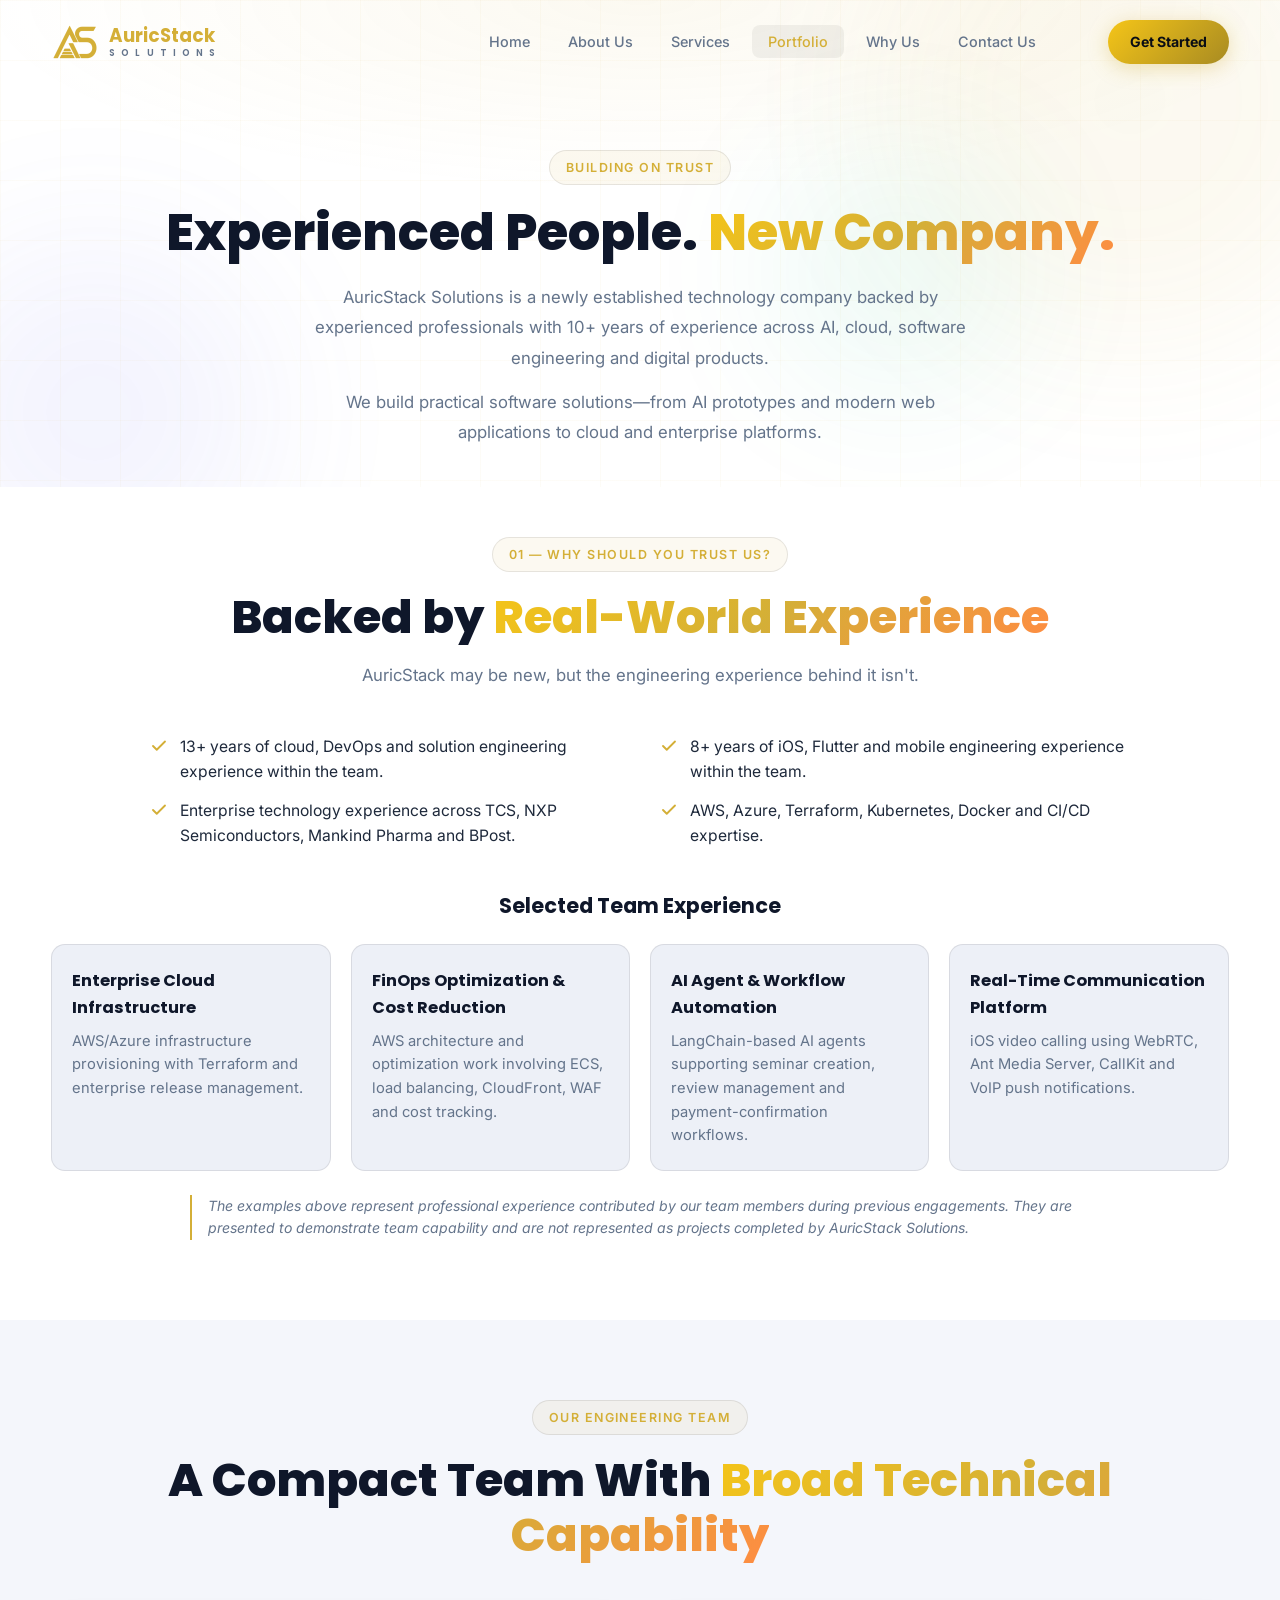
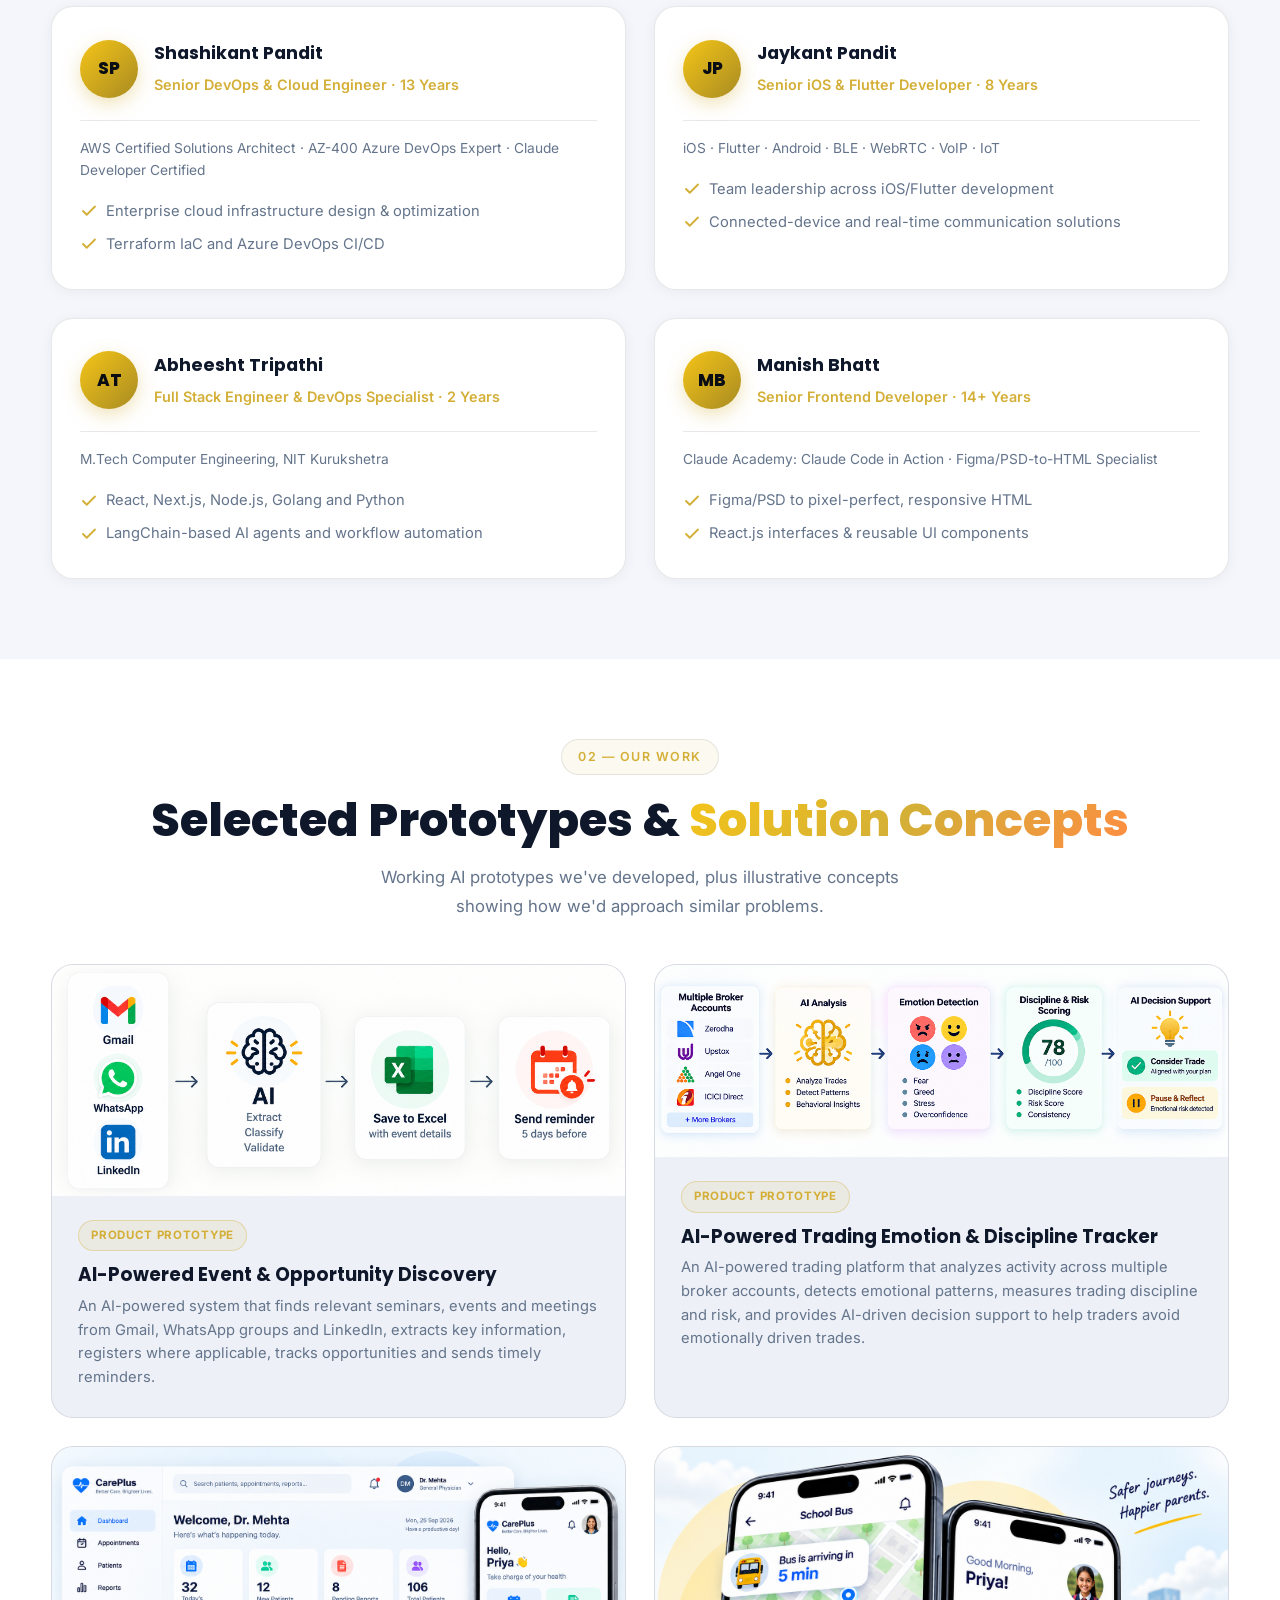
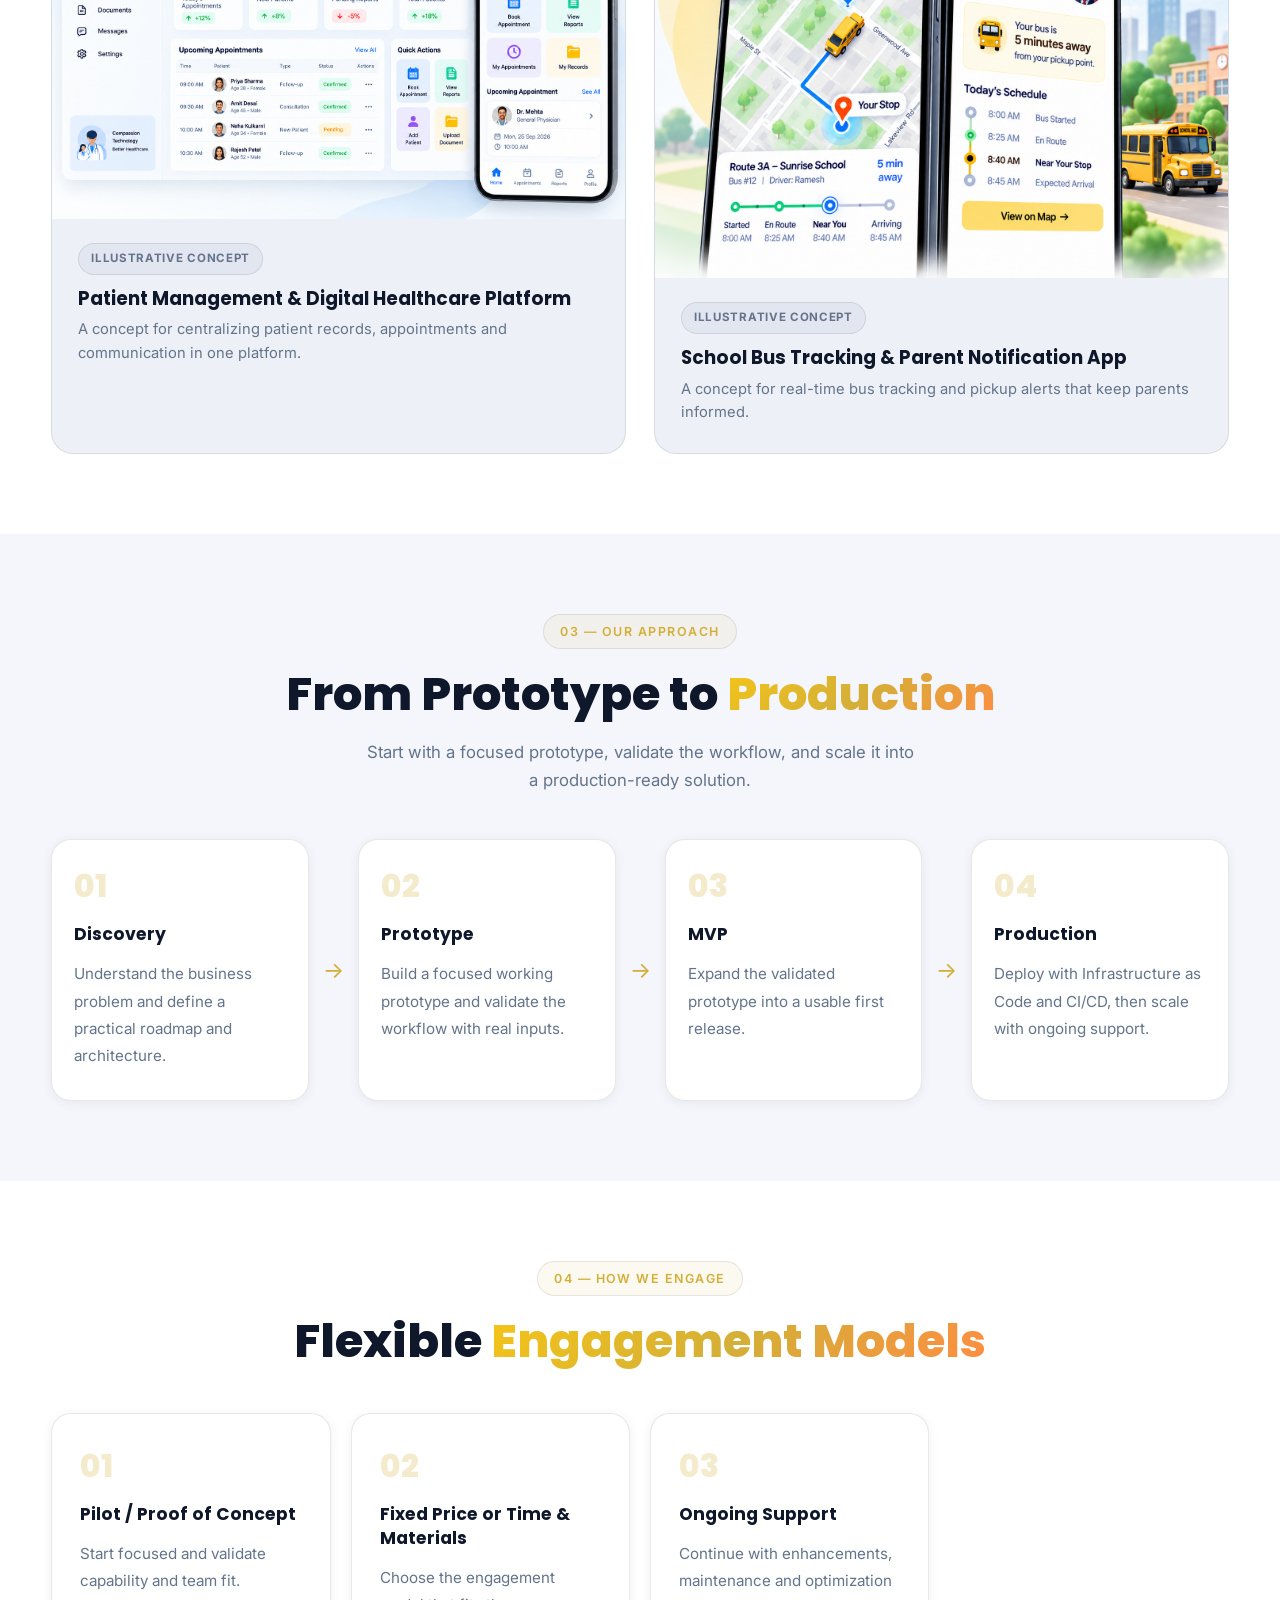
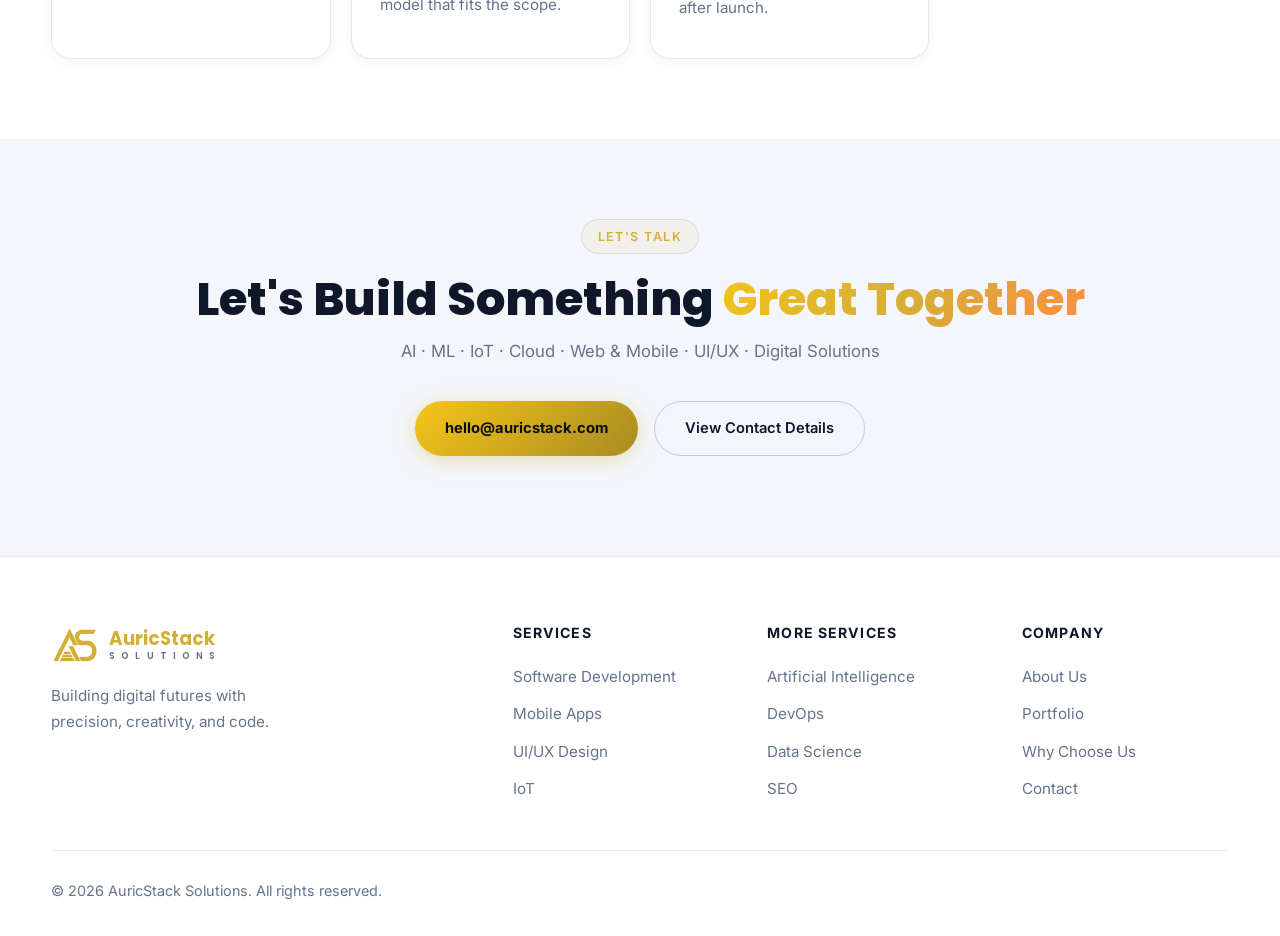
==== commit 2f97ede8: "shorten the portfolio content" ====
--- a/portfolio.html
+++ b/portfolio.html
@@ -116,9 +116,13 @@
 
       <div class="team-grid">
         <div class="team-card">
-          <div class="team-avatar">SP</div>
-          <h3>Shashikant Pandit</h3>
-          <div class="team-role">Senior DevOps &amp; Cloud Engineer · 13 Years</div>
+          <div class="team-card-head">
+            <div class="team-avatar">SP</div>
+            <div>
+              <h3>Shashikant Pandit</h3>
+              <div class="team-role">Senior DevOps &amp; Cloud Engineer · 13 Years</div>
+            </div>
+          </div>
           <div class="team-certs">AWS Certified Solutions Architect · AZ-400 Azure DevOps Expert · Claude Developer Certified</div>
           <ul class="service-tags">
             <li>Enterprise cloud infrastructure design &amp; optimization</li>
@@ -126,9 +130,13 @@
           </ul>
         </div>
         <div class="team-card">
-          <div class="team-avatar">JP</div>
-          <h3>Jaykant Pandit</h3>
-          <div class="team-role">Senior iOS &amp; Flutter Developer · 8 Years</div>
+          <div class="team-card-head">
+            <div class="team-avatar">JP</div>
+            <div>
+              <h3>Jaykant Pandit</h3>
+              <div class="team-role">Senior iOS &amp; Flutter Developer · 8 Years</div>
+            </div>
+          </div>
           <div class="team-certs">iOS · Flutter · Android · BLE · WebRTC · VoIP · IoT</div>
           <ul class="service-tags">
             <li>Team leadership across iOS/Flutter development</li>
@@ -136,9 +144,13 @@
           </ul>
         </div>
         <div class="team-card">
-          <div class="team-avatar">AT</div>
-          <h3>Abheesht Tripathi</h3>
-          <div class="team-role">Full Stack Engineer &amp; DevOps Specialist · 2 Years</div>
+          <div class="team-card-head">
+            <div class="team-avatar">AT</div>
+            <div>
+              <h3>Abheesht Tripathi</h3>
+              <div class="team-role">Full Stack Engineer &amp; DevOps Specialist · 2 Years</div>
+            </div>
+          </div>
           <div class="team-certs">M.Tech Computer Engineering, NIT Kurukshetra</div>
           <ul class="service-tags">
             <li>React, Next.js, Node.js, Golang and Python</li>
@@ -146,9 +158,13 @@
           </ul>
         </div>
         <div class="team-card">
-          <div class="team-avatar">MB</div>
-          <h3>Manish Bhatt</h3>
-          <div class="team-role">Senior Frontend Developer · 14+ Years</div>
+          <div class="team-card-head">
+            <div class="team-avatar">MB</div>
+            <div>
+              <h3>Manish Bhatt</h3>
+              <div class="team-role">Senior Frontend Developer · 14+ Years</div>
+            </div>
+          </div>
           <div class="team-certs">Claude Academy: Claude Code in Action · Figma/PSD-to-HTML Specialist</div>
           <ul class="service-tags">
             <li>Figma/PSD to pixel-perfect, responsive HTML</li>
@@ -168,173 +184,50 @@
         <p class="section-sub">Working AI prototypes we've developed, plus illustrative concepts showing how we'd approach similar problems.</p>
       </div>
 
-      <div class="case-feature">
-        <div class="section-tag">Product Prototype</div>
-        <div class="case-feature-grid">
-          <div class="case-feature-text">
+      <div class="built-grid">
+        <div class="built-card">
+          <div class="built-card-img">
+            <img src="logo/reminder.png" alt="AI-Powered Event & Opportunity Discovery: Gmail, WhatsApp and LinkedIn feed an AI extraction step that saves to Excel and sends reminders" />
+          </div>
+          <div class="built-card-body">
+            <span class="built-badge built-badge-real">Product Prototype</span>
             <h3>AI-Powered Event &amp; Opportunity Discovery</h3>
             <p>An AI-powered system that finds relevant seminars, events and meetings from Gmail, WhatsApp groups and LinkedIn, extracts key information, registers where applicable, tracks opportunities and sends timely reminders.</p>
           </div>
-          <div class="case-feature-flow-img">
-            <img src="logo/reminder.png" alt="Flow: Gmail, WhatsApp and LinkedIn feed an AI extraction step, which saves event details to Excel and sends a reminder 5 days before" />
-          </div>
-        </div>
-      </div>
-
-      <div class="case-feature">
-        <div class="section-tag">Product Prototype</div>
-        <div class="case-feature-grid case-feature-grid-wide">
-          <div class="case-feature-text">
-            <h3>AI-Powered Trading Emotion &amp; <span class="gradient-text">Discipline Tracker</span></h3>
+        </div>
+
+        <div class="built-card">
+          <div class="built-card-img">
+            <img src="logo/tracker.png" alt="AI-Powered Trading Emotion & Discipline Tracker dashboard and mobile app" />
+          </div>
+          <div class="built-card-body">
+            <span class="built-badge built-badge-real">Product Prototype</span>
+            <h3>AI-Powered Trading Emotion &amp; Discipline Tracker</h3>
             <p>An AI-powered trading platform that analyzes activity across multiple broker accounts, detects emotional patterns, measures trading discipline and risk, and provides AI-driven decision support to help traders avoid emotionally driven trades.</p>
-            <ul class="feature-points">
-              <li>
-                <svg viewBox="0 0 24 24" fill="none" stroke="currentColor" stroke-width="1.8" stroke-linecap="round" stroke-linejoin="round"><path d="M9.5 2A2.5 2.5 0 0 1 12 4.5v15a2.5 2.5 0 0 1-4.96-.44 2.5 2.5 0 0 1-2.96-3.08 3 3 0 0 1-.34-5.58 2.5 2.5 0 0 1 1.32-4.24 2.5 2.5 0 0 1 4.44-1.66Z"/><path d="M14.5 2A2.5 2.5 0 0 0 12 4.5v15a2.5 2.5 0 0 0 4.96-.44 2.5 2.5 0 0 0 2.96-3.08 3 3 0 0 0 .34-5.58 2.5 2.5 0 0 0-1.32-4.24 2.5 2.5 0 0 0-4.44-1.66Z"/></svg>
-                <span><strong>Understand</strong> your trading behavior</span>
-              </li>
-              <li>
-                <svg viewBox="0 0 24 24" fill="none" stroke="currentColor" stroke-width="1.8" stroke-linecap="round" stroke-linejoin="round"><line x1="18" y1="20" x2="18" y2="10"/><line x1="12" y1="20" x2="12" y2="4"/><line x1="6" y1="20" x2="6" y2="14"/></svg>
-                <span><strong>Control</strong> emotional decisions</span>
-              </li>
-              <li>
-                <svg viewBox="0 0 24 24" fill="none" stroke="currentColor" stroke-width="1.8" stroke-linecap="round" stroke-linejoin="round"><path d="M20 13c0 5-3.5 7.5-7.66 8.95a1 1 0 0 1-.67-.01C7.5 20.5 4 18 4 13V6a1 1 0 0 1 1-1c2 0 4.5-1.2 6.24-2.72a1.17 1.17 0 0 1 1.52 0C14.51 3.81 17 5 19 5a1 1 0 0 1 1 1z"/><path d="m9 12 2 2 4-4"/></svg>
-                <span><strong>Trade</strong> with discipline</span>
-              </li>
-              <li>
-                <svg viewBox="0 0 24 24" fill="none" stroke="currentColor" stroke-width="1.8" stroke-linecap="round" stroke-linejoin="round"><circle cx="12" cy="12" r="10"/><path d="m8 15 3-3 2 2 4-5"/></svg>
-                <span><strong>Build</strong> a better you</span>
-              </li>
-            </ul>
-            <p class="feature-tagline">Smarter Traders. More Disciplined Decisions. A Better Tomorrow.</p>
-          </div>
-          <div class="case-feature-flow-img">
-            <img src="logo/tracker.png" alt="Trading tracker flow: multiple broker accounts feed AI analysis, emotion detection, discipline and risk scoring, and AI decision support, shown with the mobile and dashboard UI" />
-          </div>
-        </div>
-      </div>
-
-      <h3 class="subsection-title">Illustrative Concepts</h3>
-      <div class="case-grid">
-
-        <div class="case-card">
-          <div class="case-media-grid">
-            <div class="case-media-text">
-              <div class="section-tag">01 — Healthcare</div>
-              <h3>Patient Management &amp; <span class="gradient-text">Digital Healthcare Platform</span></h3>
-              <p class="case-media-desc">A modern healthcare platform to manage patient information, appointments and medical records with a seamless digital experience.</p>
-
-              <div class="cs-boxes">
-                <div class="cs-box cs-challenge">
-                  <h4>
-                    <svg viewBox="0 0 24 24" fill="none" stroke="currentColor" stroke-width="2" stroke-linecap="round" stroke-linejoin="round"><circle cx="12" cy="12" r="10"/><line x1="12" y1="8" x2="12" y2="12"/><line x1="12" y1="16" x2="12.01" y2="16"/></svg>
-                    The Challenge
-                  </h4>
-                  <ul>
-                    <li>Patient enquiries getting lost or delayed</li>
-                    <li>Manual appointment coordination</li>
-                    <li>Medical reports scattered across locations</li>
-                  </ul>
-                </div>
-                <div class="cs-box cs-solution">
-                  <h4>
-                    <svg viewBox="0 0 24 24" fill="none" stroke="currentColor" stroke-width="2" stroke-linecap="round" stroke-linejoin="round"><path d="M15 14c.2-1 .7-1.7 1.5-2.5 1-.9 1.5-2.2 1.5-3.5A6 6 0 0 0 6 8c0 1 .2 2.2 1.5 3.5.7.7 1.3 1.5 1.5 2.5"/><path d="M9 18h6"/><path d="M10 22h4"/></svg>
-                    The Solution
-                  </h4>
-                  <ul>
-                    <li>Centralized patient portal</li>
-                    <li>Easy appointment booking &amp; follow-ups</li>
-                    <li>Secure document management</li>
-                    <li>AI-assisted patient navigation (optional)</li>
-                  </ul>
-                </div>
-              </div>
-            </div>
-            <div class="case-media-img">
-              <img src="logo/healthcare.png" alt="CarePlus healthcare dashboard showing today's appointments and new patients, alongside a patient mobile app for booking appointments and viewing records" />
-            </div>
-          </div>
-
-          <div class="cs-bottom-grid">
-            <div class="cs-bottom-tech">
-              <h4 class="tech-label">Built With Modern Technologies</h4>
-              <div class="tech-pills">
-                <span class="tech-pill tech-pill-icon"><span class="tp-icon" style="--fc:#61DAFB"><svg viewBox="0 0 24 24" fill="none" stroke="currentColor" stroke-width="1.8"><circle cx="12" cy="12" r="2"/><ellipse cx="12" cy="12" rx="9" ry="3.6"/><ellipse cx="12" cy="12" rx="9" ry="3.6" transform="rotate(60 12 12)"/><ellipse cx="12" cy="12" rx="9" ry="3.6" transform="rotate(120 12 12)"/></svg></span>React / Next.js</span>
-                <span class="tech-pill tech-pill-icon"><span class="tp-icon" style="--fc:#22C55E"><svg viewBox="0 0 24 24" fill="none" stroke="currentColor" stroke-width="1.8" stroke-linejoin="round"><path d="M12 2 3 7v10l9 5 9-5V7z"/><path d="M12 12 3 7"/><path d="M12 12v9"/><path d="M12 12l9-5"/></svg></span>Node.js / FastAPI</span>
-                <span class="tech-pill tech-pill-icon"><span class="tp-icon" style="--fc:#336791"><svg viewBox="0 0 24 24" fill="none" stroke="currentColor" stroke-width="1.8" stroke-linecap="round" stroke-linejoin="round"><ellipse cx="12" cy="6" rx="8" ry="3"/><path d="M4 6v6c0 1.66 3.58 3 8 3s8-1.34 8-3V6"/><path d="M4 12v6c0 1.66 3.58 3 8 3s8-1.34 8-3v-6"/></svg></span>PostgreSQL</span>
-                <span class="tech-pill tech-pill-icon"><span class="tp-icon" style="--fc:#0EA5E9"><svg viewBox="0 0 24 24" fill="none" stroke="currentColor" stroke-width="1.8" stroke-linecap="round" stroke-linejoin="round"><path d="M17.5 19H9a7 7 0 1 1 6.71-9h1.79a4.5 4.5 0 1 1 0 9Z"/></svg></span>AWS / Azure</span>
-                <span class="tech-pill tech-pill-icon"><span class="tp-icon" style="--fc:#A855F7"><svg viewBox="0 0 24 24" fill="none" stroke="currentColor" stroke-width="1.8" stroke-linecap="round" stroke-linejoin="round"><rect x="4" y="4" width="16" height="16" rx="2"/><rect x="9" y="9" width="6" height="6"/><path d="M15 2v2"/><path d="M15 20v2"/><path d="M2 15h2"/><path d="M2 9h2"/><path d="M20 15h2"/><path d="M20 9h2"/><path d="M9 2v2"/><path d="M9 20v2"/></svg></span>AI/LLM (Optional)</span>
-              </div>
-            </div>
-
-            <div class="key-benefits-bar">
-              <h4>
-                <svg viewBox="0 0 24 24" fill="none" stroke="currentColor" stroke-width="2" stroke-linecap="round" stroke-linejoin="round"><line x1="18" y1="20" x2="18" y2="10"/><line x1="12" y1="20" x2="12" y2="4"/><line x1="6" y1="20" x2="6" y2="14"/></svg>
-                Key Benefits
-              </h4>
-              <ul class="benefits-list">
-                <li>Centralized patient information</li>
-                <li>Faster enquiry &amp; appointment handling</li>
-                <li>Better follow-up and operational visibility</li>
-              </ul>
-            </div>
-          </div>
-        </div>
-
-        <div class="case-card">
-          <div class="case-media-grid">
-            <div class="case-media-text">
-              <div class="section-tag">02 — Education / Mobility</div>
-              <h3>School Bus Tracking &amp; <span class="gradient-text">Parent Notification App</span></h3>
-              <p class="case-media-desc">A mobile application that helps parents track the school bus in real time and know when the driver is approaching their pickup location.</p>
-
-              <div class="cs-boxes">
-                <div class="cs-box cs-challenge">
-                  <h4>
-                    <svg viewBox="0 0 24 24" fill="none" stroke="currentColor" stroke-width="2" stroke-linecap="round" stroke-linejoin="round"><path d="M16 21v-2a4 4 0 0 0-4-4H6a4 4 0 0 0-4 4v2"/><circle cx="9" cy="7" r="4"/><path d="M22 21v-2a4 4 0 0 0-3-3.87"/><path d="M16 3.13a4 4 0 0 1 0 7.75"/></svg>
-                    The Challenge
-                  </h4>
-                  <p>Parents often have to wait at the pickup point without knowing when the bus will arrive.</p>
-                </div>
-                <div class="cs-box cs-solution">
-                  <h4>
-                    <svg viewBox="0 0 24 24" fill="none" stroke="currentColor" stroke-width="2" stroke-linecap="round" stroke-linejoin="round"><path d="M15 14c.2-1 .7-1.7 1.5-2.5 1-.9 1.5-2.2 1.5-3.5A6 6 0 0 0 6 8c0 1 .2 2.2 1.5 3.5.7.7 1.3 1.5 1.5 2.5"/><path d="M9 18h6"/><path d="M10 22h4"/></svg>
-                    The Solution
-                  </h4>
-                  <p>Real-time bus location, route visibility and instant pickup notifications for parents.</p>
-                </div>
-              </div>
-
-              <ul class="feature-points feature-points-3">
-                <li>
-                  <svg viewBox="0 0 24 24" fill="none" stroke="currentColor" stroke-width="1.8" stroke-linecap="round" stroke-linejoin="round"><path d="M20 10c0 6-8 12-8 12s-8-6-8-12a8 8 0 0 1 16 0Z"/><circle cx="12" cy="10" r="3"/></svg>
-                  <span><strong>Live GPS</strong> Tracking</span>
-                </li>
-                <li>
-                  <svg viewBox="0 0 24 24" fill="none" stroke="currentColor" stroke-width="1.8" stroke-linecap="round" stroke-linejoin="round"><path d="M6 8a6 6 0 0 1 12 0c0 7 3 9 3 9H3s3-2 3-9"/><path d="M10.3 21a1.94 1.94 0 0 0 3.4 0"/></svg>
-                  <span><strong>Pickup</strong> Notifications</span>
-                </li>
-                <li>
-                  <svg viewBox="0 0 24 24" fill="none" stroke="currentColor" stroke-width="1.8" stroke-linecap="round" stroke-linejoin="round"><circle cx="6" cy="19" r="3"/><path d="M9 19h8.5a3.5 3.5 0 0 0 0-7h-11a3.5 3.5 0 0 1 0-7H15"/><circle cx="18" cy="5" r="3"/></svg>
-                  <span><strong>Route</strong> Visibility</span>
-                </li>
-              </ul>
-
-              <h4 class="tech-label">Suggested Technology</h4>
-              <div class="tech-pills">
-                <span class="tech-pill">Flutter</span>
-                <span class="tech-pill">Node.js</span>
-                <span class="tech-pill">PostgreSQL</span>
-                <span class="tech-pill">Google Maps</span>
-                <span class="tech-pill">Firebase</span>
-                <span class="tech-pill">AWS</span>
-              </div>
-            </div>
-            <div class="case-media-img">
-              <img src="logo/navigator.png" alt="School bus tracking app: live bus location map with arrival time, and a parent home screen with today's pickup schedule" />
-            </div>
-          </div>
-        </div>
-
+          </div>
+        </div>
+
+        <div class="built-card">
+          <div class="built-card-img">
+            <img src="logo/healthcare.png" alt="CarePlus healthcare dashboard and patient mobile app showing appointments and records" />
+          </div>
+          <div class="built-card-body">
+            <span class="built-badge built-badge-concept">Illustrative Concept</span>
+            <h3>Patient Management &amp; Digital Healthcare Platform</h3>
+            <p>A concept for centralizing patient records, appointments and communication in one platform.</p>
+          </div>
+        </div>
+
+        <div class="built-card">
+          <div class="built-card-img">
+            <img src="logo/navigator.png" alt="School bus tracking app map view and parent home screen with pickup schedule" />
+          </div>
+          <div class="built-card-body">
+            <span class="built-badge built-badge-concept">Illustrative Concept</span>
+            <h3>School Bus Tracking &amp; Parent Notification App</h3>
+            <p>A concept for real-time bus tracking and pickup alerts that keep parents informed.</p>
+          </div>
+        </div>
       </div>
     </div>
   </section>
--- a/style.css
+++ b/style.css
@@ -1019,7 +1019,6 @@
 .why-trust-us .section-header,
 .team .section-header,
 .case-studies .section-header,
-.what-we-do .section-header,
 .prototype-path .section-header,
 .how-we-engage .section-header { margin-bottom: 44px; }
 
@@ -1093,24 +1092,47 @@
   background: var(--dark);
   border: 1px solid var(--border);
   border-radius: var(--radius-lg);
-  padding: 32px 26px;
-  transition: var(--transition);
-}
+  padding: 32px 28px;
+  transition: var(--transition);
+  box-shadow: 0 2px 14px rgba(0,0,0,0.05);
+  position: relative;
+  overflow: hidden;
+}
+.team-card::before {
+  content: '';
+  position: absolute;
+  top: 0; left: 0; right: 0;
+  height: 3px;
+  background: linear-gradient(90deg, var(--gold-light), var(--gold-dark));
+  transform: scaleX(0);
+  transform-origin: left;
+  transition: transform 0.35s ease;
+}
+.team-card:hover::before { transform: scaleX(1); }
 .team-card:hover { transform: translateY(-6px); border-color: rgba(212,175,55,0.35); box-shadow: 0 16px 40px rgba(0,0,0,0.12); }
+.team-card-head { display: flex; align-items: center; gap: 16px; margin-bottom: 22px; }
 .team-avatar {
-  width: 60px; height: 60px;
+  width: 58px; height: 58px;
   border-radius: 50%;
   background: linear-gradient(135deg, var(--gold-light), var(--gold-dark));
   display: flex; align-items: center; justify-content: center;
   font-family: 'Poppins', sans-serif;
   font-weight: 800;
-  font-size: 1.1rem;
+  font-size: 1.05rem;
   color: #0A0D14;
-  margin-bottom: 20px;
+  flex-shrink: 0;
+  box-shadow: 0 6px 18px rgba(212,175,55,0.35);
 }
 .team-card h3 { font-family: 'Poppins', sans-serif; font-size: 1.1rem; font-weight: 700; color: var(--white); margin-bottom: 4px; }
-.team-role { font-size: 0.92rem; font-weight: 600; color: var(--gold); margin-bottom: 6px; }
-.team-certs { font-size: 0.86rem; color: var(--text-muted); line-height: 1.6; margin-bottom: 18px; }
+.team-role { font-size: 0.9rem; font-weight: 600; color: var(--gold); }
+.team-certs {
+  font-size: 0.86rem;
+  color: var(--text-muted);
+  line-height: 1.6;
+  padding-top: 16px;
+  margin-bottom: 18px;
+  border-top: 1px solid var(--border);
+}
 .team-card .service-tags { margin-bottom: 0; }
 .team-card .service-tags li { font-size: 0.92rem; }
 .path-flow .why-card p, .engage-grid .why-card p { font-size: 0.95rem; }
@@ -1118,201 +1140,34 @@
 /* case studies */
 .case-studies { background: var(--dark); padding: 80px 0; }
 
-.case-feature {
-  background: linear-gradient(145deg, rgba(212,175,55,0.1), var(--dark-3));
-  border: 1px solid rgba(212,175,55,0.3);
-  border-radius: var(--radius-lg);
-  padding: 36px 40px;
-  margin-bottom: 24px;
-  box-shadow: 0 12px 40px rgba(0,0,0,0.2);
-}
-.case-feature .section-tag { margin-bottom: 18px; }
-.case-feature-grid {
-  display: grid;
-  grid-template-columns: 1fr 1.3fr;
-  gap: 40px;
-  align-items: center;
-}
-.case-feature-text h3 {
-  font-family: 'Poppins', sans-serif;
-  font-size: 1.45rem;
-  font-weight: 700;
-  color: var(--white);
-  line-height: 1.3;
-  margin-bottom: 14px;
-}
-.case-feature-text p { font-size: 0.97rem; color: var(--text-muted); line-height: 1.7; }
-
-.case-studies .subsection-title { margin: 32px 0 20px; }
-.case-feature-grid-wide { grid-template-columns: 1fr 1.25fr; }
-.feature-points {
-  display: grid;
-  grid-template-columns: 1fr 1fr;
-  gap: 14px 18px;
-  margin: 22px 0;
-}
-.feature-points li { display: flex; align-items: center; gap: 10px; font-size: 0.88rem; color: var(--text-muted); line-height: 1.35; }
-.feature-points li svg { width: 26px; height: 26px; flex-shrink: 0; color: var(--gold); }
-.feature-points li strong { display: block; color: var(--white); font-size: 0.94rem; }
-.feature-tagline {
-  display: block;
-  font-size: 0.84rem;
-  font-weight: 600;
-  color: var(--gold-dark);
-  border: 1px solid rgba(212,175,55,0.45);
-  border-radius: 14px;
-  padding: 10px 14px;
-  text-align: center;
-  background: rgba(212,175,55,0.06);
-}
-.case-feature-flow-img {
+.built-grid { display: grid; grid-template-columns: repeat(2, 1fr); gap: 28px; }
+.built-card {
+  background: var(--dark-3);
+  border: 1px solid var(--border);
   border-radius: var(--radius-lg);
   overflow: hidden;
-  border: 1px solid var(--border);
-  box-shadow: 0 12px 30px rgba(0,0,0,0.25);
-  background: #fff;
-}
-.case-feature-flow-img img { width: 100%; height: auto; display: block; }
-
-/* school bus concept card */
-.case-media-grid { display: grid; grid-template-columns: 1.1fr 1fr; gap: 36px; align-items: center; }
-.case-media-text .section-tag { margin-bottom: 14px; }
-.case-media-text h3 { font-family: 'Poppins', sans-serif; font-size: 1.6rem; font-weight: 800; color: var(--white); line-height: 1.25; margin-bottom: 12px; }
-.case-media-desc { font-size: 0.97rem; color: var(--text-muted); line-height: 1.7; }
-.cs-boxes { display: grid; grid-template-columns: 1fr 1fr; gap: 14px; margin: 22px 0; }
-.cs-box { border-radius: var(--radius); padding: 16px 18px; border: 1px solid; }
-.cs-box h4 { display: flex; align-items: center; gap: 8px; font-family: 'Poppins', sans-serif; font-size: 1rem; font-weight: 700; margin-bottom: 8px; }
-.cs-box h4 svg { width: 20px; height: 20px; flex-shrink: 0; }
-.cs-box p { font-size: 0.92rem; color: var(--text-muted); line-height: 1.55; }
-.cs-box ul { display: flex; flex-direction: column; gap: 8px; }
-.cs-box li { position: relative; padding-left: 16px; font-size: 0.92rem; color: var(--text-muted); line-height: 1.5; }
-.cs-box li::before { content: ''; position: absolute; left: 0; top: 8px; width: 6px; height: 6px; border-radius: 50%; }
-.cs-challenge li::before { background: #DC2626; }
-.cs-solution li::before { background: #059669; }
-.cs-challenge { background: rgba(239,68,68,0.07); border-color: rgba(239,68,68,0.28); }
-.cs-challenge h4 { color: #DC2626; }
-.cs-solution { background: rgba(16,185,129,0.08); border-color: rgba(16,185,129,0.3); }
-.cs-solution h4 { color: #059669; }
-.feature-points-3 { grid-template-columns: repeat(3, 1fr); margin-top: 0; }
-.feature-points-3 li { flex-direction: row; }
-.case-media-img img { width: 100%; height: auto; display: block; border-radius: var(--radius-lg); box-shadow: 0 12px 30px rgba(0,0,0,0.18); }
-
-.cs-bottom-grid { display: grid; grid-template-columns: 0.85fr 1.15fr; gap: 20px; align-items: start; }
-.cs-bottom-tech { display: flex; flex-direction: column; justify-content: center; }
-.cs-bottom-tech .tech-pills { margin-bottom: 0; }
-
-.key-benefits-bar {
-  background: rgba(212,175,55,0.06);
-  border: 1px solid rgba(212,175,55,0.25);
-  border-radius: var(--radius-lg);
-  padding: 22px 24px;
-  display: flex;
-  flex-direction: column;
-  justify-content: center;
-}
-.key-benefits-bar h4 {
-  display: flex; align-items: center; gap: 8px;
-  font-size: 0.78rem; font-weight: 700; text-transform: uppercase; letter-spacing: 0.08em;
-  color: var(--gold);
-  margin-bottom: 16px;
-}
-.key-benefits-bar h4 svg { width: 18px; height: 18px; }
-
-.case-grid { display: flex; flex-direction: column; gap: 24px; }
-.case-card {
-  background: var(--dark-3);
-  border: 1px solid var(--border);
-  border-radius: var(--radius-lg);
-  padding: 40px;
-  transition: var(--transition);
-}
-.case-card:hover { border-color: rgba(212,175,55,0.3); }
-.case-card-header { margin-bottom: 24px; }
-.case-card-header .section-tag { margin-bottom: 10px; }
-.case-card h3 { font-family: 'Poppins', sans-serif; font-size: 1.35rem; font-weight: 700; color: var(--white); line-height: 1.35; }
-
-.case-columns { display: grid; grid-template-columns: 1fr 1fr; gap: 32px; margin-bottom: 24px; }
-.case-col h4 {
-  font-size: 0.82rem;
+  transition: var(--transition);
+}
+.built-card:hover { transform: translateY(-4px); border-color: rgba(212,175,55,0.3); box-shadow: 0 16px 40px rgba(0,0,0,0.12); }
+.built-card-img { overflow: hidden; background: #fff; display: flex; }
+.built-card-img img { width: 100%; height: auto; display: block; }
+.built-card-body { padding: 24px 26px 28px; }
+.built-badge {
+  display: inline-block;
+  font-size: 0.72rem;
   font-weight: 700;
   text-transform: uppercase;
-  letter-spacing: 0.08em;
-  color: var(--gold);
-  margin-bottom: 14px;
-}
-.case-col ul { display: flex; flex-direction: column; gap: 10px; }
-.case-col ul li {
-  position: relative;
-  padding-left: 20px;
-  font-size: 0.95rem;
-  color: var(--text-muted);
-  line-height: 1.6;
-}
-.case-col ul li::before {
-  content: '';
-  position: absolute;
-  left: 0; top: 8px;
-  width: 6px; height: 6px;
-  border-radius: 50%;
-  background: var(--gold);
-}
-
-.tech-label {
-  font-size: 0.82rem;
-  font-weight: 700;
-  text-transform: uppercase;
-  letter-spacing: 0.08em;
-  color: var(--gold);
+  letter-spacing: 0.06em;
+  padding: 5px 12px;
+  border-radius: 100px;
   margin-bottom: 12px;
 }
-.tech-pills { display: flex; flex-wrap: wrap; gap: 8px; margin-bottom: 24px; }
-.tech-pill {
-  font-size: 0.84rem;
-  color: var(--text-muted);
-  background: rgba(212,175,55,0.08);
-  border: 1px solid var(--border);
-  padding: 6px 14px;
-  border-radius: 100px;
-}
-.tech-pill-icon { display: inline-flex; align-items: center; gap: 8px; padding: 6px 16px 6px 8px; }
-.tp-icon {
-  width: 24px; height: 24px;
-  border-radius: 50%;
-  display: flex; align-items: center; justify-content: center;
-  background: color-mix(in srgb, var(--fc) 16%, transparent);
-  color: var(--fc);
-  flex-shrink: 0;
-}
-.tp-icon svg { width: 14px; height: 14px; }
-.benefits-list { display: flex; flex-direction: column; gap: 8px; margin-bottom: 22px; }
-.benefits-list li {
-  position: relative;
-  padding-left: 22px;
-  font-size: 0.95rem;
-  color: var(--text);
-  line-height: 1.6;
-}
-.benefits-list li::before {
-  content: '';
-  position: absolute;
-  left: 0; top: 2px;
-  width: 16px; height: 16px;
-  border-radius: 50%;
-  background-image: url("data:image/svg+xml,%3Csvg xmlns='http://www.w3.org/2000/svg' viewBox='0 0 24 24' fill='none' stroke='%2310B981' stroke-width='2.5' stroke-linecap='round' stroke-linejoin='round'%3E%3Cpath d='m20 6-11 11-5-5'/%3E%3C/svg%3E");
-  background-size: contain;
-  background-repeat: no-repeat;
-}
-.key-benefits-bar .benefits-list { display: grid; grid-template-columns: repeat(3, 1fr); gap: 16px 20px; margin-bottom: 0; }
-.key-benefits-bar .benefits-list li { padding-left: 22px; position: relative; }
-.key-benefits-bar .benefits-list li + li::after {
-  content: '';
-  position: absolute;
-  left: -11px; top: 2px; bottom: 2px;
-  width: 1px;
-  background: rgba(212,175,55,0.3);
-}
-
-/* what we do for you */
+.built-badge-real { color: var(--gold); background: rgba(212,175,55,0.1); border: 1px solid rgba(212,175,55,0.35); }
+.built-badge-concept { color: var(--text-muted); background: rgba(148,163,184,0.12); border: 1px solid var(--border); }
+.built-card h3 { font-family: 'Poppins', sans-serif; font-size: 1.15rem; font-weight: 700; color: var(--white); margin-bottom: 8px; line-height: 1.3; }
+.built-card p { font-size: 0.92rem; color: var(--text-muted); line-height: 1.6; }
+
+/* prototype to production */
 .prototype-path { background: var(--dark-2); padding: 80px 0; }
 .path-flow { display: flex; align-items: stretch; gap: 14px; }
 .path-flow .why-card { flex: 1; padding: 30px 22px; }
@@ -1660,10 +1515,7 @@
   .trust-list { grid-template-columns: 1fr; }
   .exp-grid { grid-template-columns: 1fr 1fr; }
   .team-grid { grid-template-columns: 1fr; }
-  .case-columns { grid-template-columns: 1fr; gap: 20px; }
-  .case-media-grid { grid-template-columns: 1fr; gap: 28px; }
-  .case-feature-grid, .case-feature-grid-wide { grid-template-columns: 1fr; gap: 28px; }
-  .case-feature { padding: 30px 24px; }
+  .built-grid { grid-template-columns: 1fr; }
   .path-flow { flex-direction: column; }
   .path-arrow { transform: rotate(90deg); }
   .engage-grid { grid-template-columns: 1fr; }
@@ -1763,13 +1615,7 @@
   .services-grid { grid-template-columns: 1fr; }
   .contact-form { padding: 28px 20px; }
   .exp-grid { grid-template-columns: 1fr; }
-  .case-card { padding: 28px 22px; }
-  .cs-boxes, .feature-points-3 { grid-template-columns: 1fr; }
-  .key-benefits-bar .benefits-list { grid-template-columns: 1fr; }
-  .cs-bottom-grid { grid-template-columns: 1fr; }
   .page-hero { padding: 120px 0 70px; }
-  .case-feature-flow { flex-direction: column; }
-  .flow-arrow { transform: rotate(90deg); }
 }
 
 /* ── LIGHT MODE (always on) ──────────────────────────────── */
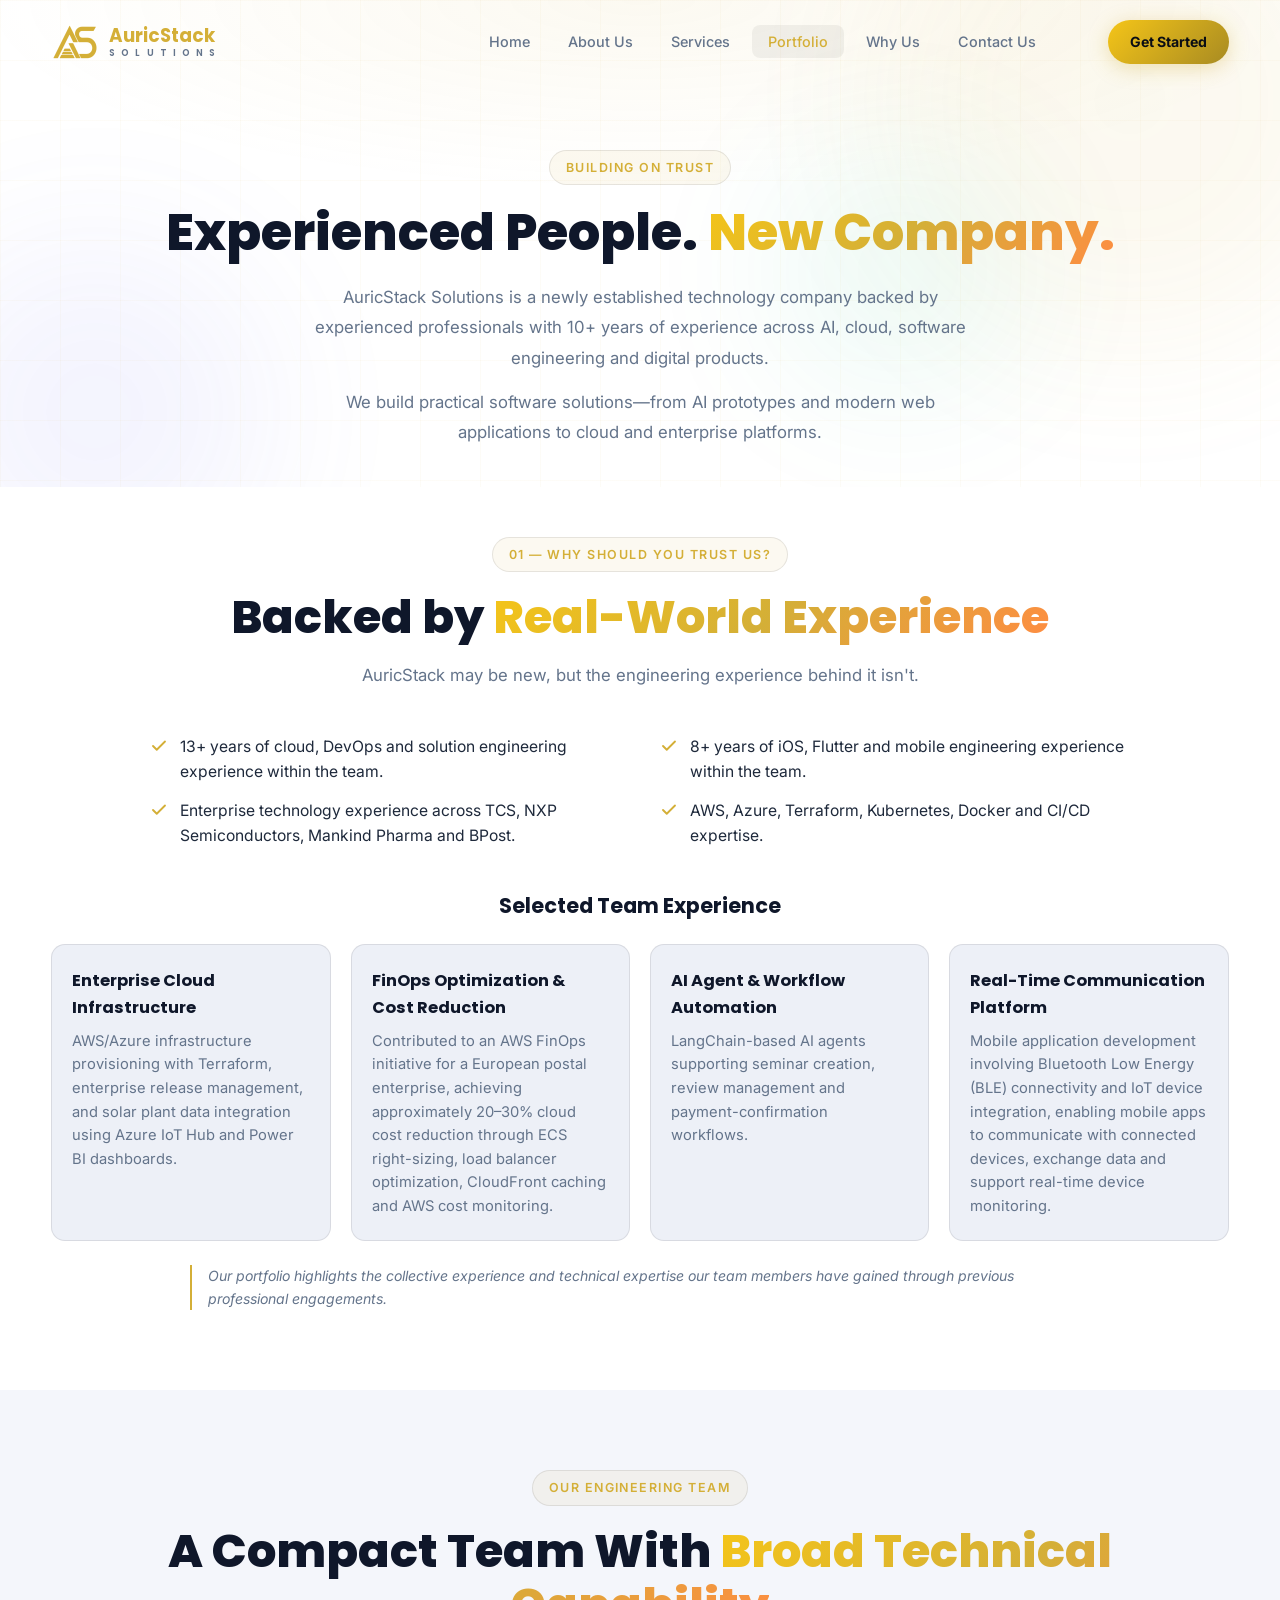
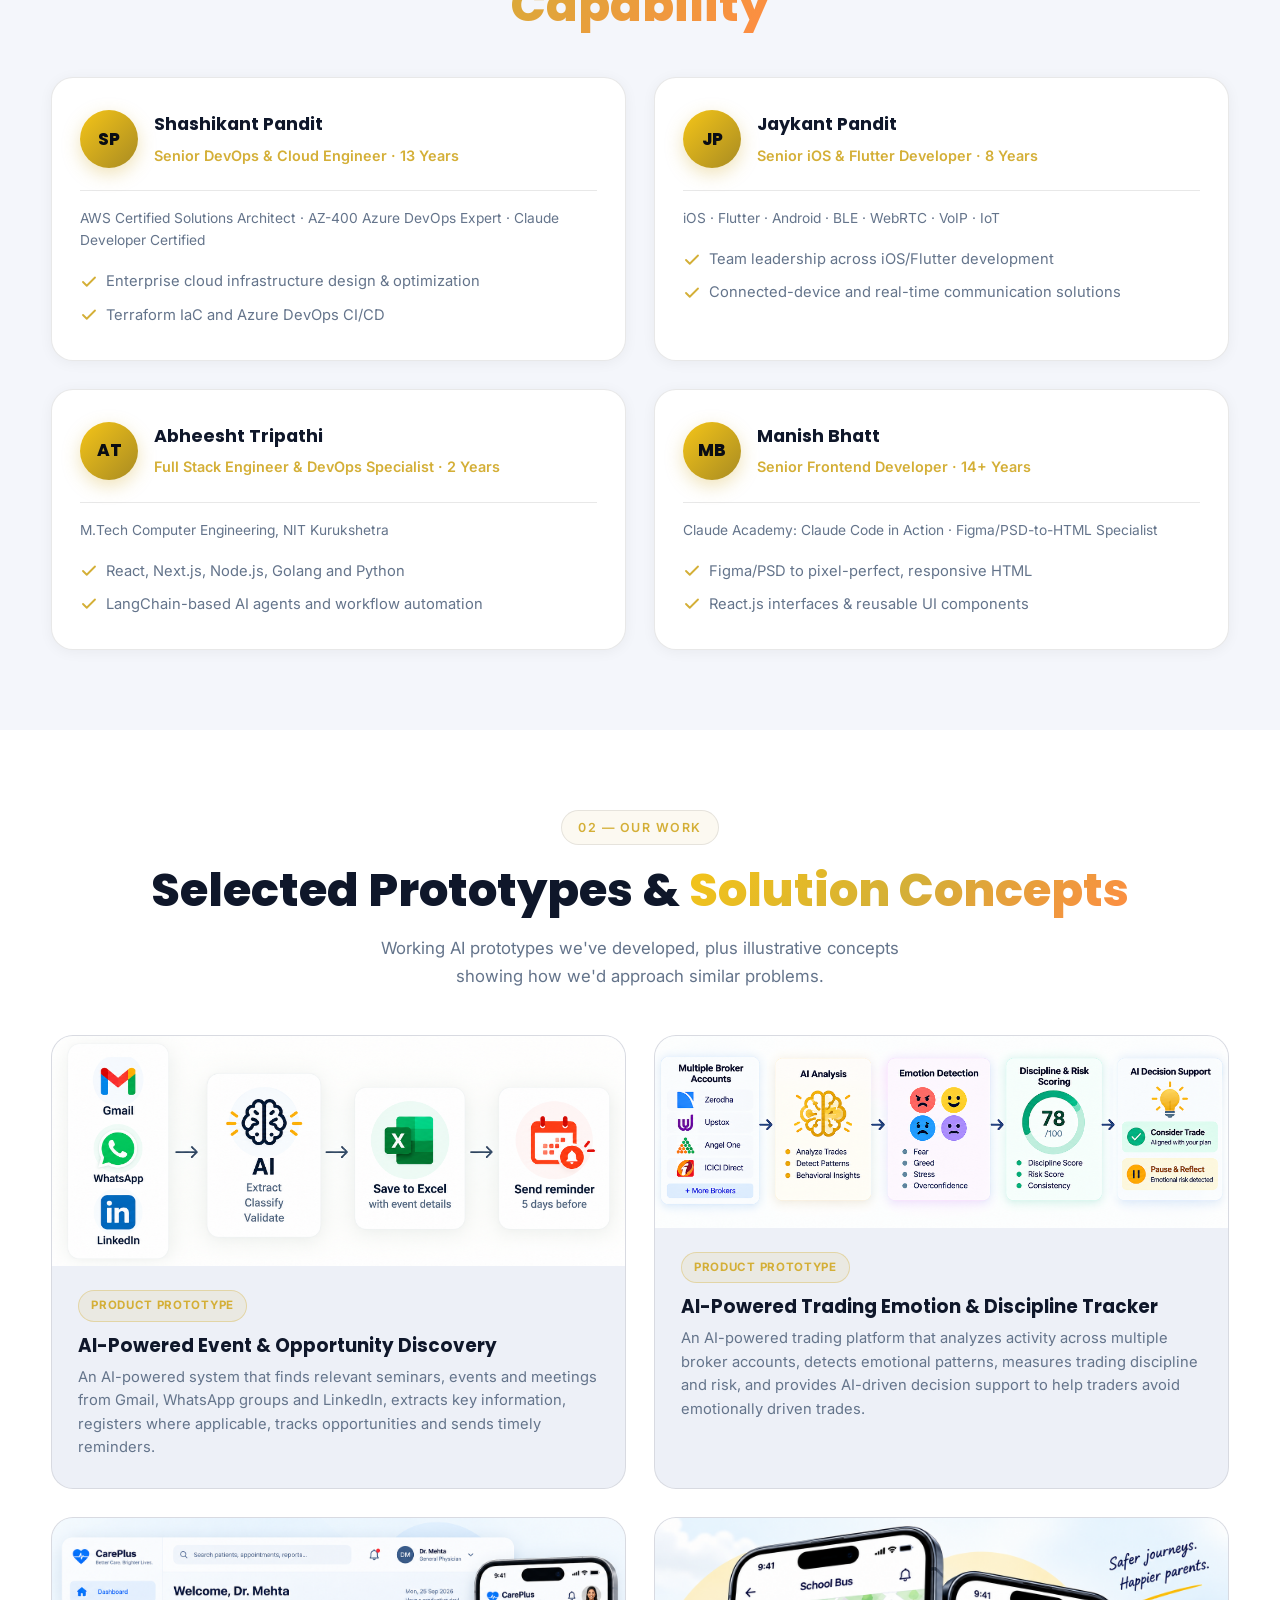
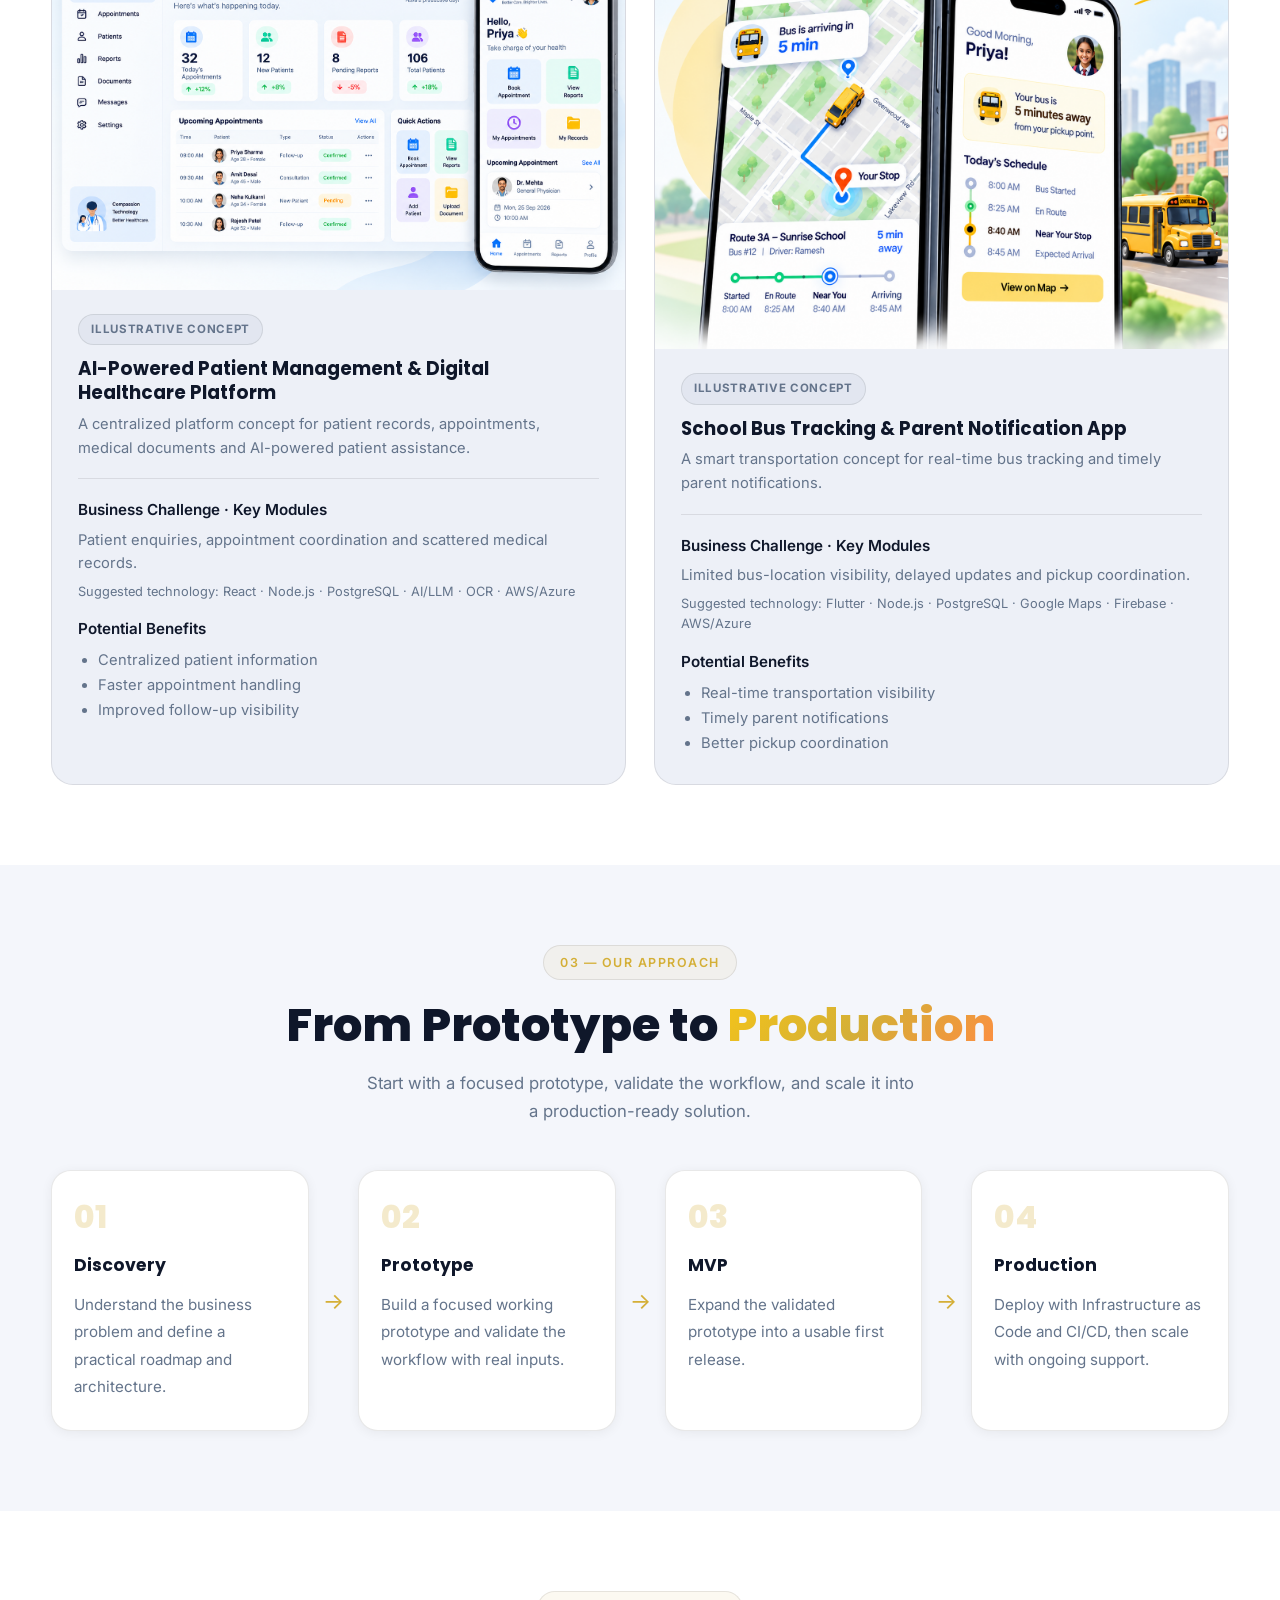
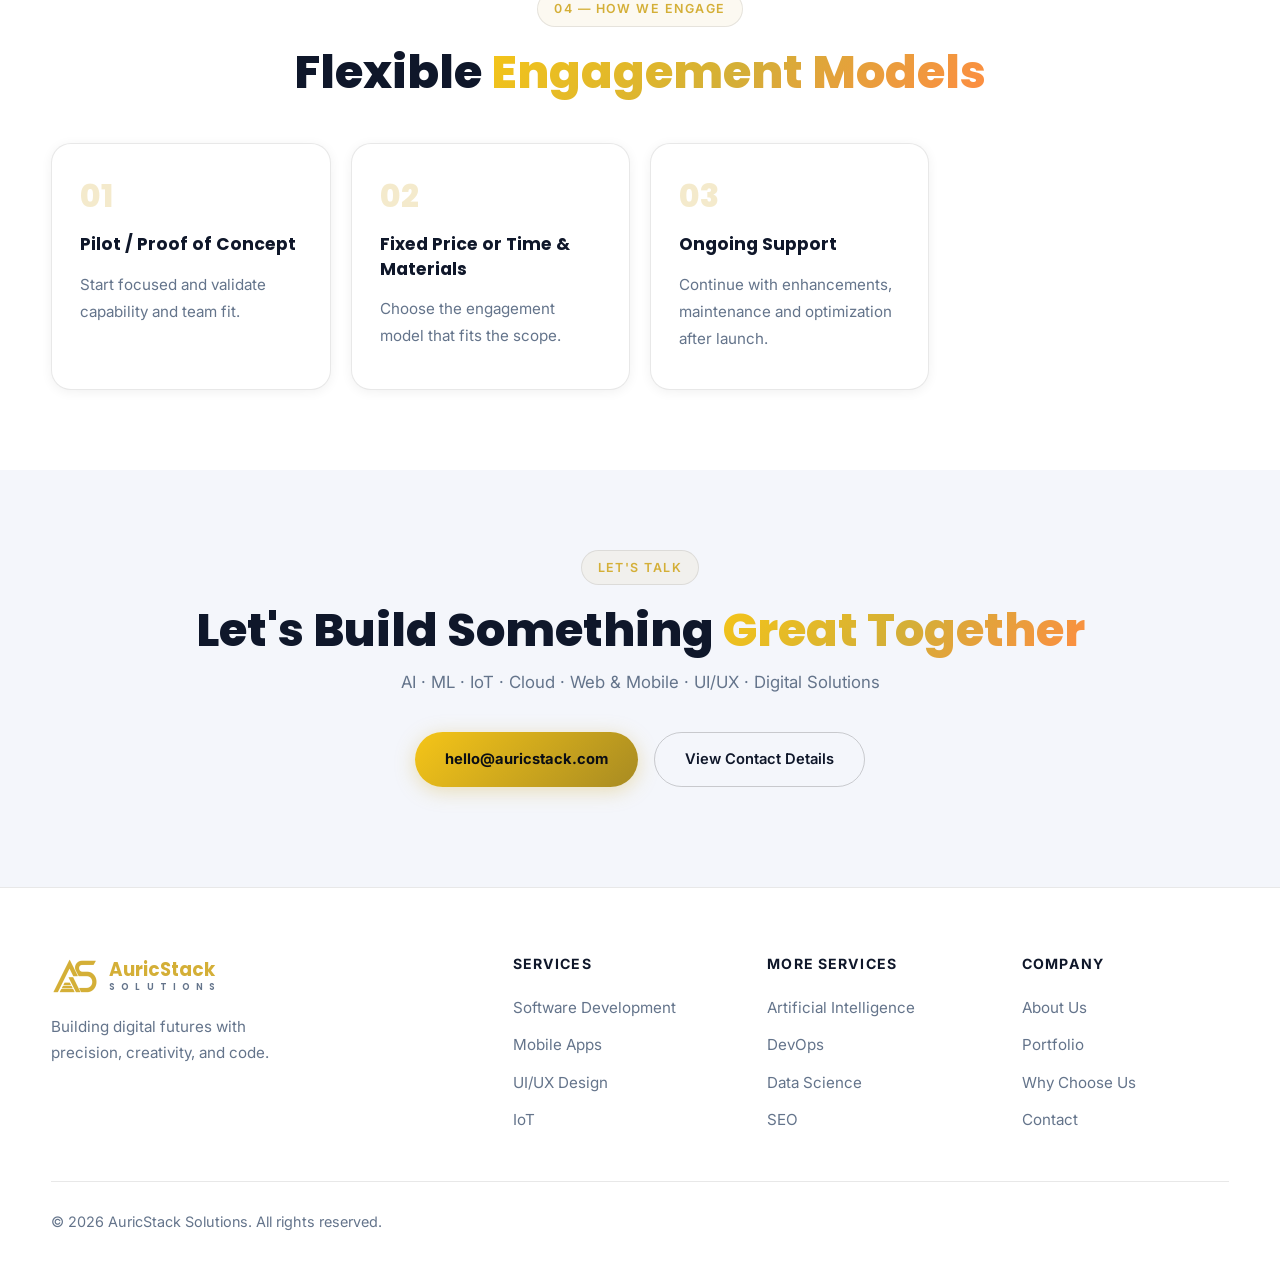
==== commit 404013fa: "edited protfolio page" ====
--- a/portfolio.html
+++ b/portfolio.html
@@ -82,11 +82,11 @@
       <div class="exp-grid">
         <div class="exp-card">
           <h4>Enterprise Cloud Infrastructure</h4>
-          <p>AWS/Azure infrastructure provisioning with Terraform and enterprise release management.</p>
+          <p>AWS/Azure infrastructure provisioning with Terraform, enterprise release management, and solar plant data integration using Azure IoT Hub and Power BI dashboards.</p>
         </div>
         <div class="exp-card">
           <h4>FinOps Optimization &amp; Cost Reduction</h4>
-          <p>AWS architecture and optimization work involving ECS, load balancing, CloudFront, WAF and cost tracking.</p>
+          <p>Contributed to an AWS FinOps initiative for a European postal enterprise, achieving approximately 20–30% cloud cost reduction through ECS right-sizing, load balancer optimization, CloudFront caching and AWS cost monitoring.</p>
         </div>
         <div class="exp-card">
           <h4>AI Agent &amp; Workflow Automation</h4>
@@ -94,14 +94,12 @@
         </div>
         <div class="exp-card">
           <h4>Real-Time Communication Platform</h4>
-          <p>iOS video calling using WebRTC, Ant Media Server, CallKit and VoIP push notifications.</p>
+          <p>Mobile application development involving Bluetooth Low Energy (BLE) connectivity and IoT device integration, enabling mobile apps to communicate with connected devices, exchange data and support real-time device monitoring.</p>
         </div>
       </div>
 
       <p class="disclaimer">
-        The examples above represent professional experience contributed by our team members during
-        previous engagements. They are presented to demonstrate team capability and are not represented
-        as projects completed by AuricStack Solutions.
+        Our portfolio highlights the collective experience and technical expertise our team members have gained through previous professional engagements.
       </p>
     </div>
   </section>
@@ -213,8 +211,19 @@
           </div>
           <div class="built-card-body">
             <span class="built-badge built-badge-concept">Illustrative Concept</span>
-            <h3>Patient Management &amp; Digital Healthcare Platform</h3>
-            <p>A concept for centralizing patient records, appointments and communication in one platform.</p>
+            <h3>AI-Powered Patient Management &amp; Digital Healthcare Platform</h3>
+            <p>A centralized platform concept for patient records, appointments, medical documents and AI-powered patient assistance.</p>
+            <div class="concept-details">
+              <h4>Business Challenge · Key Modules</h4>
+              <p>Patient enquiries, appointment coordination and scattered medical records.</p>
+              <p class="concept-tech">Suggested technology: React · Node.js · PostgreSQL · AI/LLM · OCR · AWS/Azure</p>
+              <h4>Potential Benefits</h4>
+              <ul>
+                <li>Centralized patient information</li>
+                <li>Faster appointment handling</li>
+                <li>Improved follow-up visibility</li>
+              </ul>
+            </div>
           </div>
         </div>
 
@@ -225,7 +234,18 @@
           <div class="built-card-body">
             <span class="built-badge built-badge-concept">Illustrative Concept</span>
             <h3>School Bus Tracking &amp; Parent Notification App</h3>
-            <p>A concept for real-time bus tracking and pickup alerts that keep parents informed.</p>
+            <p>A smart transportation concept for real-time bus tracking and timely parent notifications.</p>
+            <div class="concept-details">
+              <h4>Business Challenge · Key Modules</h4>
+              <p>Limited bus-location visibility, delayed updates and pickup coordination.</p>
+              <p class="concept-tech">Suggested technology: Flutter · Node.js · PostgreSQL · Google Maps · Firebase · AWS/Azure</p>
+              <h4>Potential Benefits</h4>
+              <ul>
+                <li>Real-time transportation visibility</li>
+                <li>Timely parent notifications</li>
+                <li>Better pickup coordination</li>
+              </ul>
+            </div>
           </div>
         </div>
       </div>
--- a/style.css
+++ b/style.css
@@ -412,10 +412,9 @@
   overflow: hidden;
 }
 .globe-logo {
-  width: 100%;
-  height: 100%;
-  object-fit: cover;
-  border-radius: 50%;
+  width: 78%;
+  height: 78%;
+  object-fit: contain;
 }
 
 .hero-card {
@@ -1166,6 +1165,12 @@
 .built-badge-concept { color: var(--text-muted); background: rgba(148,163,184,0.12); border: 1px solid var(--border); }
 .built-card h3 { font-family: 'Poppins', sans-serif; font-size: 1.15rem; font-weight: 700; color: var(--white); margin-bottom: 8px; line-height: 1.3; }
 .built-card p { font-size: 0.92rem; color: var(--text-muted); line-height: 1.6; }
+.concept-details { margin-top: 18px; padding-top: 18px; border-top: 1px solid var(--border); }
+.concept-details h4 { font-size: 0.95rem; font-weight: 600; color: var(--white); margin: 14px 0 6px; }
+.concept-details h4:first-child { margin-top: 0; }
+.concept-details .concept-tech { font-size: 0.8rem; margin-top: 6px; }
+.concept-details ul { padding-left: 20px; }
+.concept-details li { font-size: 0.92rem; color: var(--text-muted); line-height: 1.7; list-style: disc; }
 
 /* prototype to production */
 .prototype-path { background: var(--dark-2); padding: 80px 0; }
